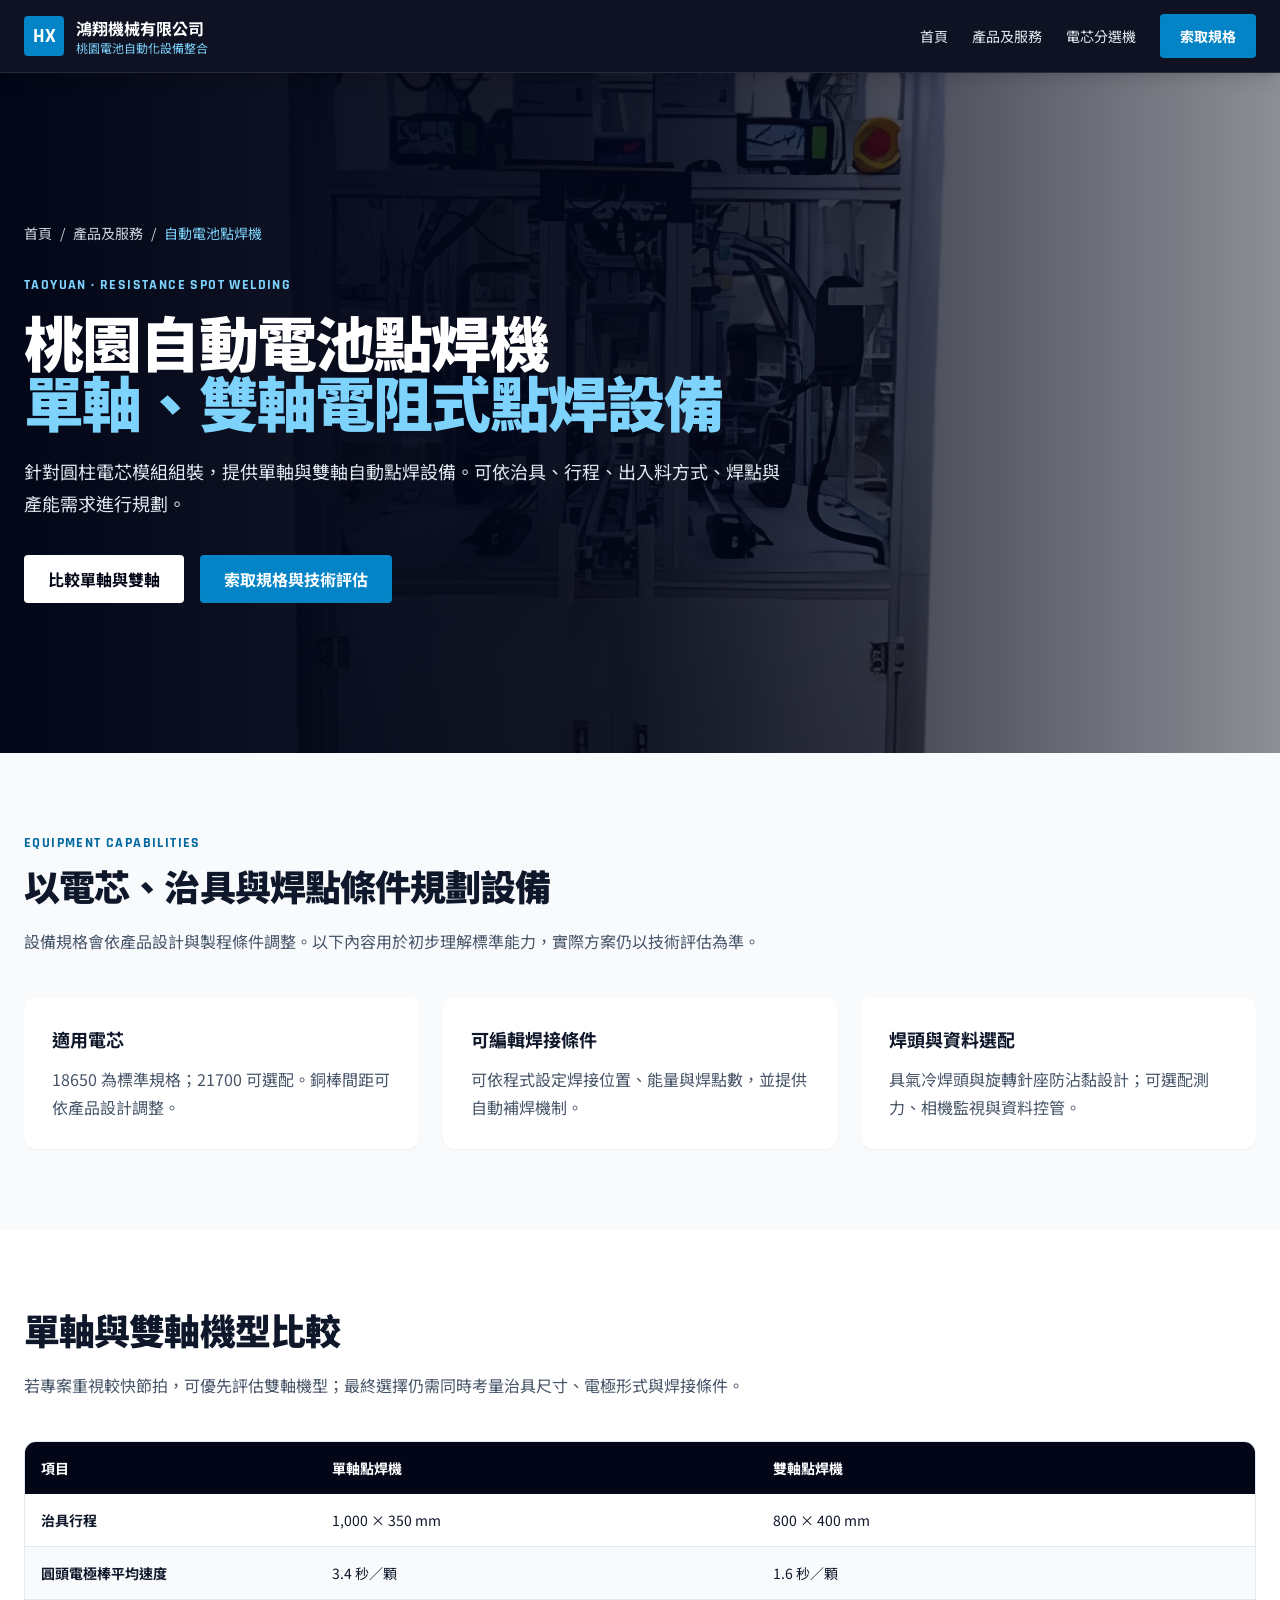
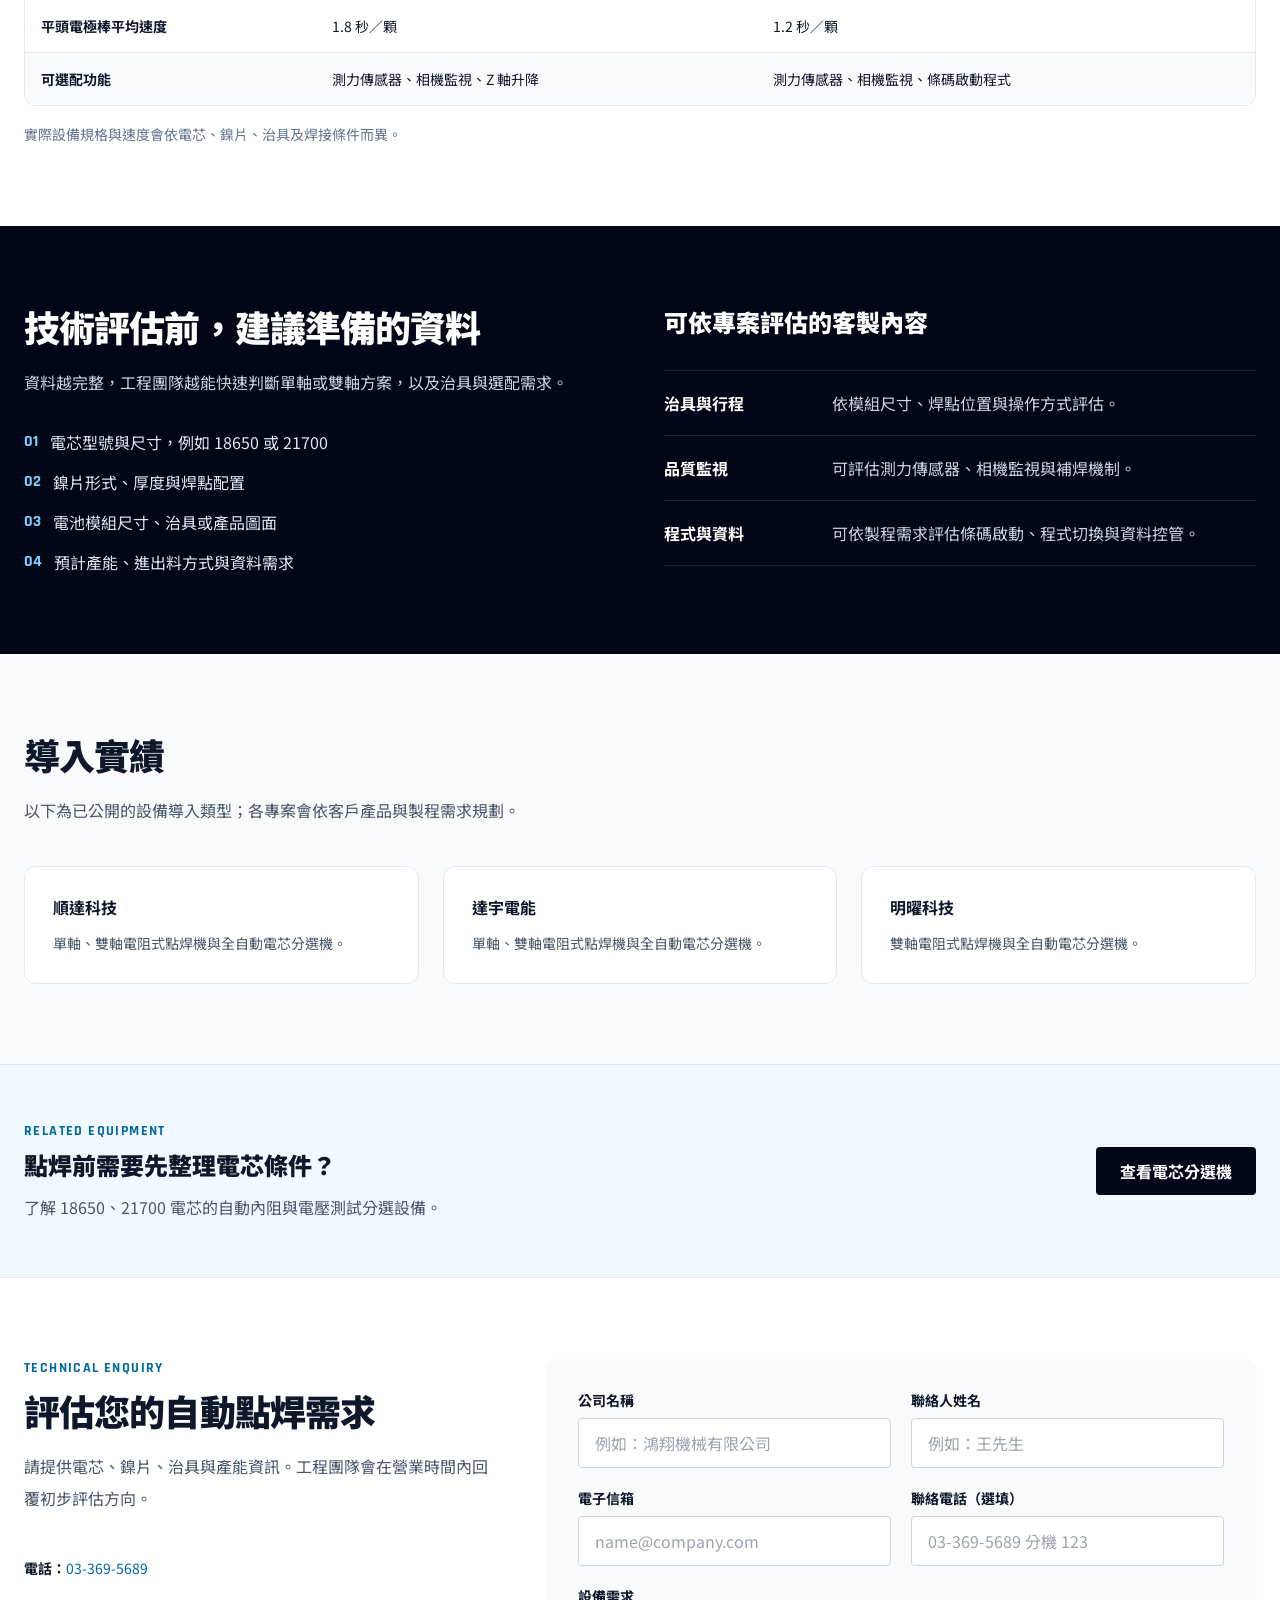
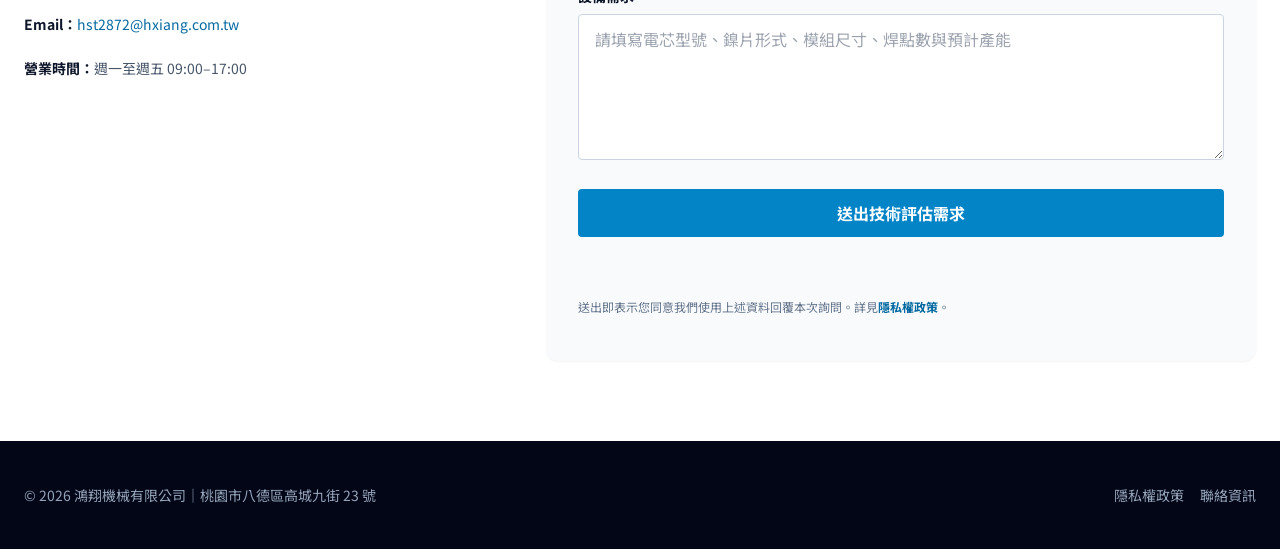
==== automatic-battery-spot-welding-machine.html @ 0c699762 "Improve product pages and enquiry flow" ====
<!DOCTYPE html>
<html lang="zh-Hant" class="scroll-smooth">
<head>
  <meta charset="UTF-8">
  <meta name="viewport" content="width=device-width, initial-scale=1.0">
  <title>桃園自動電池點焊機｜單軸、雙軸電阻式點焊設備｜鴻翔機械</title>
  <meta name="description" content="鴻翔機械提供桃園單軸、雙軸電阻式自動電池點焊機，適用 18650 電芯、21700 可選配；可依治具、行程、焊點與產能需求規劃。">
  <link rel="canonical" href="https://www.hongxiang-taoyuan.com/automatic-battery-spot-welding-machine.html">
  <meta property="og:type" content="website">
  <meta property="og:locale" content="zh_TW">
  <meta property="og:title" content="桃園自動電池點焊機｜鴻翔機械">
  <meta property="og:description" content="單軸、雙軸電阻式自動電池點焊設備，可依電芯、治具、焊點與產能需求規劃。">
  <meta property="og:url" content="https://www.hongxiang-taoyuan.com/automatic-battery-spot-welding-machine.html">
  <meta property="og:image" content="https://www.hongxiang-taoyuan.com/image/automatic-battery-spot-welding-machine.webp">
  <meta name="twitter:card" content="summary_large_image">
  <script type="application/ld+json">
  {
    "@context": "https://schema.org",
    "@graph": [
      {
        "@type": "WebPage",
        "@id": "https://www.hongxiang-taoyuan.com/automatic-battery-spot-welding-machine.html#webpage",
        "url": "https://www.hongxiang-taoyuan.com/automatic-battery-spot-welding-machine.html",
        "name": "桃園自動電池點焊機｜單軸、雙軸電阻式點焊設備",
        "description": "鴻翔機械提供單軸、雙軸電阻式自動電池點焊設備，可依治具、行程、焊點與產能需求規劃。",
        "inLanguage": "zh-Hant",
        "primaryImageOfPage": {
          "@type": "ImageObject",
          "url": "https://www.hongxiang-taoyuan.com/image/automatic-battery-spot-welding-machine.webp",
          "width": 1472,
          "height": 1956
        },
        "about": {
          "@type": "Thing",
          "name": "自動電池點焊機"
        }
      },
      {
        "@type": "BreadcrumbList",
        "itemListElement": [
          {
            "@type": "ListItem",
            "position": 1,
            "name": "首頁",
            "item": "https://www.hongxiang-taoyuan.com/"
          },
          {
            "@type": "ListItem",
            "position": 2,
            "name": "產品及服務",
            "item": "https://www.hongxiang-taoyuan.com/product-&-service.html"
          },
          {
            "@type": "ListItem",
            "position": 3,
            "name": "自動電池點焊機",
            "item": "https://www.hongxiang-taoyuan.com/automatic-battery-spot-welding-machine.html"
          }
        ]
      }
    ]
  }
  </script>
  <link rel="preconnect" href="https://fonts.googleapis.com">
  <link rel="preconnect" href="https://fonts.gstatic.com" crossorigin>
  <link href="https://fonts.googleapis.com/css2?family=Noto+Sans+TC:wght@400;500;700;900&family=Rajdhani:wght@600;700&display=swap" rel="stylesheet">
  <link rel="stylesheet" href="site.css">
</head>
<body class="overflow-x-hidden bg-slate-50 font-sans text-slate-900 antialiased selection:bg-sky-600 selection:text-white">
  <a href="#main-content" class="sr-only focus:not-sr-only focus:fixed focus:left-4 focus:top-4 focus:z-[100] focus:rounded focus:bg-white focus:px-4 focus:py-3 focus:font-bold focus:text-slate-950">
    跳至主要內容
  </a>

  <header class="sticky top-0 z-50 border-b border-white/10 bg-slate-950/95 text-white shadow-lg backdrop-blur">
    <nav class="mx-auto flex max-w-7xl items-center justify-between px-6 py-3" aria-label="主要導覽">
      <a href="/" class="flex min-h-11 items-center gap-3 py-1">
        <span class="grid h-10 w-10 place-items-center rounded bg-sky-600 font-tech text-xl font-bold">HX</span>
        <span>
          <span class="block font-bold">鴻翔機械有限公司</span>
          <span class="block text-xs text-sky-300">桃園電池自動化設備整合</span>
        </span>
      </a>
      <div class="hidden items-center gap-6 text-sm text-slate-200 md:flex">
        <a href="/" class="inline-flex min-h-11 items-center hover:text-white">首頁</a>
        <a href="product-&-service.html" class="inline-flex min-h-11 items-center hover:text-white">產品及服務</a>
        <a href="battery-cell-sorting-machine.html" class="inline-flex min-h-11 items-center hover:text-white">電芯分選機</a>
        <a href="#enquiry" class="inline-flex min-h-11 items-center rounded bg-sky-600 px-5 font-bold text-white hover:bg-sky-500">索取規格</a>
      </div>
      <button type="button" id="mobile-menu-btn" class="flex min-h-11 min-w-11 items-center justify-center rounded text-2xl focus-visible:outline focus-visible:outline-2 focus-visible:outline-offset-2 focus-visible:outline-sky-300 md:hidden" aria-label="開啟選單" aria-expanded="false" aria-controls="mobile-menu">
        <span data-menu-icon aria-hidden="true">☰</span>
      </button>
    </nav>
    <div id="mobile-menu" class="hidden border-t border-white/10 bg-slate-950 md:hidden" aria-hidden="true">
      <a href="/" class="flex min-h-11 items-center px-6 py-3">首頁</a>
      <a href="product-&-service.html" class="flex min-h-11 items-center border-t border-white/10 px-6 py-3">產品及服務</a>
      <a href="battery-cell-sorting-machine.html" class="flex min-h-11 items-center border-t border-white/10 px-6 py-3">電芯分選機</a>
      <a href="#enquiry" class="flex min-h-11 items-center border-t border-white/10 bg-sky-600 px-6 py-3 font-bold">索取規格與技術評估</a>
    </div>
  </header>

  <main id="main-content">
    <section class="relative isolate min-h-[680px] overflow-hidden bg-slate-950 text-white">
      <picture class="absolute inset-0 -z-20 block h-full w-full">
        <source type="image/webp" srcset="image/automatic-battery-spot-welding-machine-720.webp 720w, image/automatic-battery-spot-welding-machine.webp 1472w" sizes="100vw">
        <img src="image/Dual-battery-spotwelder.png" alt="鴻翔雙軸電阻式自動電池點焊設備" width="1472" height="1956" fetchpriority="high" decoding="async" class="h-full w-full object-cover object-center">
      </picture>
      <div class="absolute inset-0 -z-10 bg-gradient-to-r from-slate-950 via-slate-950/90 to-slate-950/45"></div>
      <div class="mx-auto flex min-h-[680px] max-w-7xl flex-col justify-center px-6 py-20">
        <nav aria-label="麵包屑" class="mb-8 text-sm text-slate-300">
          <ol class="flex flex-wrap items-center gap-2">
            <li><a href="/" class="hover:text-white">首頁</a></li>
            <li aria-hidden="true">/</li>
            <li><a href="product-&-service.html" class="hover:text-white">產品及服務</a></li>
            <li aria-hidden="true">/</li>
            <li aria-current="page" class="text-sky-300">自動電池點焊機</li>
          </ol>
        </nav>
        <p class="mb-4 font-tech text-sm font-bold tracking-widest text-sky-300">TAOYUAN · RESISTANCE SPOT WELDING</p>
        <h1 class="max-w-4xl text-4xl font-black leading-tight tracking-[-0.03em] md:text-6xl">桃園自動電池點焊機<br><span class="text-sky-300">單軸、雙軸電阻式點焊設備</span></h1>
        <p class="mt-6 max-w-3xl text-lg leading-8 text-slate-200">針對圓柱電芯模組組裝，提供單軸與雙軸自動點焊設備。可依治具、行程、出入料方式、焊點與產能需求進行規劃。</p>
        <div class="mt-9 flex flex-wrap gap-4">
          <a href="#specifications" class="inline-flex min-h-12 items-center rounded bg-white px-6 py-3 font-bold text-slate-950 hover:bg-slate-100">比較單軸與雙軸</a>
          <a href="#enquiry" class="inline-flex min-h-12 items-center rounded bg-sky-600 px-6 py-3 font-bold text-white hover:bg-sky-500">索取規格與技術評估</a>
        </div>
      </div>
    </section>

    <section class="mx-auto max-w-7xl px-6 py-20">
      <div class="max-w-3xl">
        <p class="font-tech text-sm font-bold tracking-widest text-sky-700">EQUIPMENT CAPABILITIES</p>
        <h2 class="mt-3 text-3xl font-black tracking-tight md:text-4xl">以電芯、治具與焊點條件規劃設備</h2>
        <p class="mt-5 leading-8 text-slate-600">設備規格會依產品設計與製程條件調整。以下內容用於初步理解標準能力，實際方案仍以技術評估為準。</p>
      </div>
      <div class="mt-10 grid gap-6 md:grid-cols-3">
        <article class="rounded-xl bg-white p-7 shadow-sm">
          <h3 class="text-lg font-bold">適用電芯</h3>
          <p class="mt-3 leading-7 text-slate-600">18650 為標準規格；21700 可選配。銅棒間距可依產品設計調整。</p>
        </article>
        <article class="rounded-xl bg-white p-7 shadow-sm">
          <h3 class="text-lg font-bold">可編輯焊接條件</h3>
          <p class="mt-3 leading-7 text-slate-600">可依程式設定焊接位置、能量與焊點數，並提供自動補焊機制。</p>
        </article>
        <article class="rounded-xl bg-white p-7 shadow-sm">
          <h3 class="text-lg font-bold">焊頭與資料選配</h3>
          <p class="mt-3 leading-7 text-slate-600">具氣冷焊頭與旋轉針座防沾黏設計；可選配測力、相機監視與資料控管。</p>
        </article>
      </div>
    </section>

    <section id="specifications" class="bg-white">
      <div class="mx-auto max-w-7xl px-6 py-20">
        <div class="max-w-3xl">
          <h2 class="text-3xl font-black tracking-tight md:text-4xl">單軸與雙軸機型比較</h2>
          <p class="mt-5 leading-8 text-slate-600">若專案重視較快節拍，可優先評估雙軸機型；最終選擇仍需同時考量治具尺寸、電極形式與焊接條件。</p>
        </div>
        <div class="mt-10 overflow-x-auto rounded-xl border border-slate-200">
          <table class="min-w-[720px] w-full text-left text-sm">
            <caption class="sr-only">單軸與雙軸自動電池點焊機規格比較</caption>
            <thead class="bg-slate-950 text-white">
              <tr>
                <th scope="col" class="p-4">項目</th>
                <th scope="col" class="p-4">單軸點焊機</th>
                <th scope="col" class="p-4">雙軸點焊機</th>
              </tr>
            </thead>
            <tbody class="divide-y divide-slate-200">
              <tr><th scope="row" class="p-4 font-bold">治具行程</th><td class="p-4">1,000 × 350 mm</td><td class="p-4">800 × 400 mm</td></tr>
              <tr class="bg-slate-50"><th scope="row" class="p-4 font-bold">圓頭電極棒平均速度</th><td class="p-4">3.4 秒／顆</td><td class="p-4">1.6 秒／顆</td></tr>
              <tr><th scope="row" class="p-4 font-bold">平頭電極棒平均速度</th><td class="p-4">1.8 秒／顆</td><td class="p-4">1.2 秒／顆</td></tr>
              <tr class="bg-slate-50"><th scope="row" class="p-4 font-bold">可選配功能</th><td class="p-4">測力傳感器、相機監視、Z 軸升降</td><td class="p-4">測力傳感器、相機監視、條碼啟動程式</td></tr>
            </tbody>
          </table>
        </div>
        <p class="mt-4 text-sm leading-6 text-slate-500">實際設備規格與速度會依電芯、鎳片、治具及焊接條件而異。</p>
      </div>
    </section>

    <section class="bg-slate-950 text-white">
      <div class="mx-auto grid max-w-7xl gap-12 px-6 py-20 lg:grid-cols-2">
        <div>
          <h2 class="text-3xl font-black tracking-tight md:text-4xl">技術評估前，建議準備的資料</h2>
          <p class="mt-5 max-w-2xl leading-8 text-slate-300">資料越完整，工程團隊越能快速判斷單軸或雙軸方案，以及治具與選配需求。</p>
          <ul class="mt-8 space-y-4 text-slate-200">
            <li class="flex gap-3"><span class="font-tech font-bold text-sky-300">01</span><span>電芯型號與尺寸，例如 18650 或 21700</span></li>
            <li class="flex gap-3"><span class="font-tech font-bold text-sky-300">02</span><span>鎳片形式、厚度與焊點配置</span></li>
            <li class="flex gap-3"><span class="font-tech font-bold text-sky-300">03</span><span>電池模組尺寸、治具或產品圖面</span></li>
            <li class="flex gap-3"><span class="font-tech font-bold text-sky-300">04</span><span>預計產能、進出料方式與資料需求</span></li>
          </ul>
        </div>
        <div>
          <h2 class="text-2xl font-black">可依專案評估的客製內容</h2>
          <dl class="mt-8 divide-y divide-white/10 border-y border-white/10">
            <div class="grid gap-2 py-5 sm:grid-cols-[160px_1fr]"><dt class="font-bold text-white">治具與行程</dt><dd class="text-slate-300">依模組尺寸、焊點位置與操作方式評估。</dd></div>
            <div class="grid gap-2 py-5 sm:grid-cols-[160px_1fr]"><dt class="font-bold text-white">品質監視</dt><dd class="text-slate-300">可評估測力傳感器、相機監視與補焊機制。</dd></div>
            <div class="grid gap-2 py-5 sm:grid-cols-[160px_1fr]"><dt class="font-bold text-white">程式與資料</dt><dd class="text-slate-300">可依製程需求評估條碼啟動、程式切換與資料控管。</dd></div>
          </dl>
        </div>
      </div>
    </section>

    <section class="mx-auto max-w-7xl px-6 py-20">
      <div class="max-w-3xl">
        <h2 class="text-3xl font-black tracking-tight md:text-4xl">導入實績</h2>
        <p class="mt-5 leading-8 text-slate-600">以下為已公開的設備導入類型；各專案會依客戶產品與製程需求規劃。</p>
      </div>
      <div class="mt-10 grid gap-6 md:grid-cols-3">
        <article class="rounded-xl border border-slate-200 bg-white p-7"><h3 class="font-bold">順達科技</h3><p class="mt-3 text-sm leading-6 text-slate-600">單軸、雙軸電阻式點焊機與全自動電芯分選機。</p></article>
        <article class="rounded-xl border border-slate-200 bg-white p-7"><h3 class="font-bold">達宇電能</h3><p class="mt-3 text-sm leading-6 text-slate-600">單軸、雙軸電阻式點焊機與全自動電芯分選機。</p></article>
        <article class="rounded-xl border border-slate-200 bg-white p-7"><h3 class="font-bold">明曜科技</h3><p class="mt-3 text-sm leading-6 text-slate-600">雙軸電阻式點焊機與全自動電芯分選機。</p></article>
      </div>
    </section>

    <section class="border-y border-slate-200 bg-sky-50">
      <div class="mx-auto flex max-w-7xl flex-col justify-between gap-8 px-6 py-14 md:flex-row md:items-center">
        <div>
          <p class="font-tech text-sm font-bold tracking-widest text-sky-700">RELATED EQUIPMENT</p>
          <h2 class="mt-2 text-2xl font-black">點焊前需要先整理電芯條件？</h2>
          <p class="mt-3 max-w-2xl leading-7 text-slate-600">了解 18650、21700 電芯的自動內阻與電壓測試分選設備。</p>
        </div>
        <a href="battery-cell-sorting-machine.html" class="inline-flex min-h-12 shrink-0 items-center justify-center rounded bg-slate-950 px-6 py-3 font-bold text-white hover:bg-slate-800">查看電芯分選機</a>
      </div>
    </section>

    <section id="enquiry" class="bg-white">
      <div class="mx-auto grid max-w-7xl gap-12 px-6 py-20 lg:grid-cols-[0.8fr_1.2fr]">
        <div>
          <p class="font-tech text-sm font-bold tracking-widest text-sky-700">TECHNICAL ENQUIRY</p>
          <h2 class="mt-3 text-3xl font-black tracking-tight md:text-4xl">評估您的自動點焊需求</h2>
          <p class="mt-5 leading-8 text-slate-600">請提供電芯、鎳片、治具與產能資訊。工程團隊會在營業時間內回覆初步評估方向。</p>
          <div class="mt-8 space-y-3 text-sm text-slate-600">
            <p><strong class="text-slate-900">電話：</strong><a href="tel:+88633695689" class="inline-flex min-h-11 items-center text-sky-700 hover:underline">03-369-5689</a></p>
            <p><strong class="text-slate-900">Email：</strong><a href="mailto:hst2872@hxiang.com.tw" class="inline-flex min-h-11 items-center break-all text-sky-700 hover:underline">hst2872@hxiang.com.tw</a></p>
            <p><strong class="text-slate-900">營業時間：</strong>週一至週五 09:00–17:00</p>
          </div>
        </div>

        <form data-product-enquiry-form action="https://script.google.com/macros/s/AKfycbx--816oY6G-QqbMACrQi5_2_ZhmQ67eXzD4BOAw3LhD-xdjPnwlFdD_ZdclkRMyLfLZQ/exec" method="post" target="product-enquiry-response" class="rounded-xl bg-slate-50 p-6 shadow-sm md:p-8">
          <input type="hidden" name="source" value="自動電池點焊機產品頁">
          <input type="hidden" name="inquiryType" value="索取自動電池點焊機規格">
          <div class="absolute -left-[10000px] opacity-0" aria-hidden="true">
            <label for="website">請勿填寫此欄位</label>
            <input id="website" name="website" type="text" tabindex="-1" autocomplete="off">
          </div>
          <div class="grid gap-5 md:grid-cols-2">
            <div>
              <label for="company" class="mb-2 block text-sm font-bold">公司名稱</label>
              <input id="company" name="company" type="text" autocomplete="organization" maxlength="100" required class="w-full rounded border border-slate-300 bg-white px-4 py-3 text-base focus:border-sky-600 focus:outline-none focus:ring-2 focus:ring-sky-200" placeholder="例如：鴻翔機械有限公司">
            </div>
            <div>
              <label for="contact-name" class="mb-2 block text-sm font-bold">聯絡人姓名</label>
              <input id="contact-name" name="contactName" type="text" autocomplete="name" maxlength="60" required class="w-full rounded border border-slate-300 bg-white px-4 py-3 text-base focus:border-sky-600 focus:outline-none focus:ring-2 focus:ring-sky-200" placeholder="例如：王先生">
            </div>
            <div>
              <label for="email" class="mb-2 block text-sm font-bold">電子信箱</label>
              <input id="email" name="email" type="email" autocomplete="email" inputmode="email" maxlength="120" required class="w-full rounded border border-slate-300 bg-white px-4 py-3 text-base focus:border-sky-600 focus:outline-none focus:ring-2 focus:ring-sky-200" placeholder="name@company.com">
            </div>
            <div>
              <label for="phone" class="mb-2 block text-sm font-bold">聯絡電話（選填）</label>
              <input id="phone" name="phone" type="tel" autocomplete="tel" inputmode="tel" maxlength="30" class="w-full rounded border border-slate-300 bg-white px-4 py-3 text-base focus:border-sky-600 focus:outline-none focus:ring-2 focus:ring-sky-200" placeholder="03-369-5689 分機 123">
            </div>
          </div>
          <div class="mt-5">
            <label for="message" class="mb-2 block text-sm font-bold">設備需求</label>
            <textarea id="message" name="message" rows="5" maxlength="2000" required class="w-full resize-y rounded border border-slate-300 bg-white px-4 py-3 text-base focus:border-sky-600 focus:outline-none focus:ring-2 focus:ring-sky-200" placeholder="請填寫電芯型號、鎳片形式、模組尺寸、焊點數與預計產能"></textarea>
          </div>
          <button type="submit" class="mt-6 inline-flex min-h-12 w-full items-center justify-center rounded bg-sky-600 px-6 py-3 font-bold text-white hover:bg-sky-500 disabled:cursor-wait disabled:opacity-70">
            <span data-submit-label>送出技術評估需求</span>
          </button>
          <p id="product-enquiry-status" class="mt-4 min-h-6 text-sm leading-6 text-slate-600" role="status" aria-live="polite"></p>
          <p class="mt-2 text-xs leading-6 text-slate-500">送出即表示您同意我們使用上述資料回覆本次詢問。詳見<a href="privacy-policy.html" class="inline-flex min-h-11 items-center font-bold text-sky-700 hover:underline">隱私權政策</a>。</p>
        </form>
        <iframe id="product-enquiry-response" name="product-enquiry-response" title="表單送出結果" class="hidden" tabindex="-1"></iframe>
      </div>
    </section>
  </main>

  <footer class="bg-slate-950 text-slate-400">
    <div class="mx-auto flex max-w-7xl flex-col justify-between gap-4 px-6 py-8 text-sm md:flex-row md:items-center">
      <p>© 2026 鴻翔機械有限公司｜桃園市八德區高城九街 23 號</p>
      <div class="flex flex-wrap gap-4">
        <a href="privacy-policy.html" class="inline-flex min-h-11 items-center hover:text-white">隱私權政策</a>
        <a href="contact.html" class="inline-flex min-h-11 items-center hover:text-white">聯絡資訊</a>
      </div>
    </div>
  </footer>

  <script src="product-page.js" defer></script>
</body>
</html>
---- site.css ----
*,:after,:before{--tw-border-spacing-x:0;--tw-border-spacing-y:0;--tw-translate-x:0;--tw-translate-y:0;--tw-rotate:0;--tw-skew-x:0;--tw-skew-y:0;--tw-scale-x:1;--tw-scale-y:1;--tw-pan-x: ;--tw-pan-y: ;--tw-pinch-zoom: ;--tw-scroll-snap-strictness:proximity;--tw-gradient-from-position: ;--tw-gradient-via-position: ;--tw-gradient-to-position: ;--tw-ordinal: ;--tw-slashed-zero: ;--tw-numeric-figure: ;--tw-numeric-spacing: ;--tw-numeric-fraction: ;--tw-ring-inset: ;--tw-ring-offset-width:0px;--tw-ring-offset-color:#fff;--tw-ring-color:rgba(59,130,246,.5);--tw-ring-offset-shadow:0 0 #0000;--tw-ring-shadow:0 0 #0000;--tw-shadow:0 0 #0000;--tw-shadow-colored:0 0 #0000;--tw-blur: ;--tw-brightness: ;--tw-contrast: ;--tw-grayscale: ;--tw-hue-rotate: ;--tw-invert: ;--tw-saturate: ;--tw-sepia: ;--tw-drop-shadow: ;--tw-backdrop-blur: ;--tw-backdrop-brightness: ;--tw-backdrop-contrast: ;--tw-backdrop-grayscale: ;--tw-backdrop-hue-rotate: ;--tw-backdrop-invert: ;--tw-backdrop-opacity: ;--tw-backdrop-saturate: ;--tw-backdrop-sepia: ;--tw-contain-size: ;--tw-contain-layout: ;--tw-contain-paint: ;--tw-contain-style: }::backdrop{--tw-border-spacing-x:0;--tw-border-spacing-y:0;--tw-translate-x:0;--tw-translate-y:0;--tw-rotate:0;--tw-skew-x:0;--tw-skew-y:0;--tw-scale-x:1;--tw-scale-y:1;--tw-pan-x: ;--tw-pan-y: ;--tw-pinch-zoom: ;--tw-scroll-snap-strictness:proximity;--tw-gradient-from-position: ;--tw-gradient-via-position: ;--tw-gradient-to-position: ;--tw-ordinal: ;--tw-slashed-zero: ;--tw-numeric-figure: ;--tw-numeric-spacing: ;--tw-numeric-fraction: ;--tw-ring-inset: ;--tw-ring-offset-width:0px;--tw-ring-offset-color:#fff;--tw-ring-color:rgba(59,130,246,.5);--tw-ring-offset-shadow:0 0 #0000;--tw-ring-shadow:0 0 #0000;--tw-shadow:0 0 #0000;--tw-shadow-colored:0 0 #0000;--tw-blur: ;--tw-brightness: ;--tw-contrast: ;--tw-grayscale: ;--tw-hue-rotate: ;--tw-invert: ;--tw-saturate: ;--tw-sepia: ;--tw-drop-shadow: ;--tw-backdrop-blur: ;--tw-backdrop-brightness: ;--tw-backdrop-contrast: ;--tw-backdrop-grayscale: ;--tw-backdrop-hue-rotate: ;--tw-backdrop-invert: ;--tw-backdrop-opacity: ;--tw-backdrop-saturate: ;--tw-backdrop-sepia: ;--tw-contain-size: ;--tw-contain-layout: ;--tw-contain-paint: ;--tw-contain-style: }/*! tailwindcss v3.4.17 | MIT License | https://tailwindcss.com*/*,:after,:before{box-sizing:border-box;border:0 solid #e5e7eb}:after,:before{--tw-content:""}:host,html{line-height:1.5;-webkit-text-size-adjust:100%;-moz-tab-size:4;-o-tab-size:4;tab-size:4;font-family:Noto Sans TC,sans-serif;font-feature-settings:normal;font-variation-settings:normal;-webkit-tap-highlight-color:transparent}body{margin:0;line-height:inherit}hr{height:0;color:inherit;border-top-width:1px}abbr:where([title]){-webkit-text-decoration:underline dotted;text-decoration:underline dotted}h1,h2,h3,h4,h5,h6{font-size:inherit;font-weight:inherit}a{color:inherit;text-decoration:inherit}b,strong{font-weight:bolder}code,kbd,pre,samp{font-family:ui-monospace,SFMono-Regular,Menlo,Monaco,Consolas,Liberation Mono,Courier New,monospace;font-feature-settings:normal;font-variation-settings:normal;font-size:1em}small{font-size:80%}sub,sup{font-size:75%;line-height:0;position:relative;vertical-align:baseline}sub{bottom:-.25em}sup{top:-.5em}table{text-indent:0;border-color:inherit;border-collapse:collapse}button,input,optgroup,select,textarea{font-family:inherit;font-feature-settings:inherit;font-variation-settings:inherit;font-size:100%;font-weight:inherit;line-height:inherit;letter-spacing:inherit;color:inherit;margin:0;padding:0}button,select{text-transform:none}button,input:where([type=button]),input:where([type=reset]),input:where([type=submit]){-webkit-appearance:button;background-color:transparent;background-image:none}:-moz-focusring{outline:auto}:-moz-ui-invalid{box-shadow:none}progress{vertical-align:baseline}::-webkit-inner-spin-button,::-webkit-outer-spin-button{height:auto}[type=search]{-webkit-appearance:textfield;outline-offset:-2px}::-webkit-search-decoration{-webkit-appearance:none}::-webkit-file-upload-button{-webkit-appearance:button;font:inherit}summary{display:list-item}blockquote,dd,dl,figure,h1,h2,h3,h4,h5,h6,hr,p,pre{margin:0}fieldset{margin:0}fieldset,legend{padding:0}menu,ol,ul{list-style:none;margin:0;padding:0}dialog{padding:0}textarea{resize:vertical}input::-moz-placeholder,textarea::-moz-placeholder{opacity:1;color:#9ca3af}input::placeholder,textarea::placeholder{opacity:1;color:#9ca3af}[role=button],button{cursor:pointer}:disabled{cursor:default}audio,canvas,embed,iframe,img,object,svg,video{display:block;vertical-align:middle}img,video{max-width:100%;height:auto}[hidden]:where(:not([hidden=until-found])){display:none}.\!container{width:100%!important}.container{width:100%}@media (min-width:640px){.\!container{max-width:640px!important}.container{max-width:640px}}@media (min-width:768px){.\!container{max-width:768px!important}.container{max-width:768px}}@media (min-width:1024px){.\!container{max-width:1024px!important}.container{max-width:1024px}}@media (min-width:1280px){.\!container{max-width:1280px!important}.container{max-width:1280px}}@media (min-width:1536px){.\!container{max-width:1536px!important}.container{max-width:1536px}}.sr-only{position:absolute;width:1px;height:1px;padding:0;margin:-1px;overflow:hidden;clip:rect(0,0,0,0);white-space:nowrap;border-width:0}.pointer-events-none{pointer-events:none}.fixed{position:fixed}.absolute{position:absolute}.relative{position:relative}.sticky{position:sticky}.inset-0{inset:0}.-left-\[10000px\]{left:-10000px}.left-0{left:0}.right-4{right:1rem}.top-0{top:0}.top-4{top:1rem}.top-full{top:100%}.isolate{isolation:isolate}.-z-10{z-index:-10}.-z-20{z-index:-20}.z-10{z-index:10}.z-20{z-index:20}.z-40{z-index:40}.z-50{z-index:50}.mx-auto{margin-left:auto;margin-right:auto}.mb-1{margin-bottom:.25rem}.mb-10{margin-bottom:2.5rem}.mb-16{margin-bottom:4rem}.mb-2{margin-bottom:.5rem}.mb-3{margin-bottom:.75rem}.mb-4{margin-bottom:1rem}.mb-6{margin-bottom:1.5rem}.mb-8{margin-bottom:2rem}.mt-1{margin-top:.25rem}.mt-10{margin-top:2.5rem}.mt-16{margin-top:4rem}.mt-2{margin-top:.5rem}.mt-3{margin-top:.75rem}.mt-4{margin-top:1rem}.mt-5{margin-top:1.25rem}.mt-6{margin-top:1.5rem}.mt-8{margin-top:2rem}.mt-9{margin-top:2.25rem}.mt-auto{margin-top:auto}.line-clamp-3{overflow:hidden;display:-webkit-box;-webkit-box-orient:vertical;-webkit-line-clamp:3}.block{display:block}.inline-block{display:inline-block}.flex{display:flex}.inline-flex{display:inline-flex}.table{display:table}.grid{display:grid}.hidden{display:none}.h-10{height:2.5rem}.h-60{height:15rem}.h-80{height:20rem}.h-full{height:100%}.min-h-11{min-height:2.75rem}.min-h-12{min-height:3rem}.min-h-6{min-height:1.5rem}.min-h-\[680px\]{min-height:680px}.min-h-screen{min-height:100vh}.w-10{width:2.5rem}.w-full{width:100%}.min-w-11{min-width:2.75rem}.min-w-\[720px\]{min-width:720px}.max-w-2xl{max-width:42rem}.max-w-3xl{max-width:48rem}.max-w-4xl{max-width:56rem}.max-w-5xl{max-width:64rem}.max-w-7xl{max-width:80rem}.shrink-0{flex-shrink:0}.transform{transform:translate(var(--tw-translate-x),var(--tw-translate-y)) rotate(var(--tw-rotate)) skewX(var(--tw-skew-x)) skewY(var(--tw-skew-y)) scaleX(var(--tw-scale-x)) scaleY(var(--tw-scale-y))}.cursor-wait{cursor:wait}.resize-none{resize:none}.resize-y{resize:vertical}.resize{resize:both}.grid-cols-1{grid-template-columns:repeat(1,minmax(0,1fr))}.flex-col{flex-direction:column}.flex-wrap{flex-wrap:wrap}.place-items-center{place-items:center}.items-start{align-items:flex-start}.items-center{align-items:center}.justify-center{justify-content:center}.justify-between{justify-content:space-between}.gap-12{gap:3rem}.gap-2{gap:.5rem}.gap-3{gap:.75rem}.gap-4{gap:1rem}.gap-5{gap:1.25rem}.gap-6{gap:1.5rem}.gap-8{gap:2rem}.space-y-10>:not([hidden])~:not([hidden]){--tw-space-y-reverse:0;margin-top:calc(2.5rem*(1 - var(--tw-space-y-reverse)));margin-bottom:calc(2.5rem*var(--tw-space-y-reverse))}.space-y-2>:not([hidden])~:not([hidden]){--tw-space-y-reverse:0;margin-top:calc(.5rem*(1 - var(--tw-space-y-reverse)));margin-bottom:calc(.5rem*var(--tw-space-y-reverse))}.space-y-3>:not([hidden])~:not([hidden]){--tw-space-y-reverse:0;margin-top:calc(.75rem*(1 - var(--tw-space-y-reverse)));margin-bottom:calc(.75rem*var(--tw-space-y-reverse))}.space-y-4>:not([hidden])~:not([hidden]){--tw-space-y-reverse:0;margin-top:calc(1rem*(1 - var(--tw-space-y-reverse)));margin-bottom:calc(1rem*var(--tw-space-y-reverse))}.space-y-6>:not([hidden])~:not([hidden]){--tw-space-y-reverse:0;margin-top:calc(1.5rem*(1 - var(--tw-space-y-reverse)));margin-bottom:calc(1.5rem*var(--tw-space-y-reverse))}.divide-y>:not([hidden])~:not([hidden]){--tw-divide-y-reverse:0;border-top-width:calc(1px*(1 - var(--tw-divide-y-reverse)));border-bottom-width:calc(1px*var(--tw-divide-y-reverse))}.divide-slate-200>:not([hidden])~:not([hidden]){--tw-divide-opacity:1;border-color:rgb(226 232 240/var(--tw-divide-opacity,1))}.divide-white\/10>:not([hidden])~:not([hidden]){border-color:hsla(0,0%,100%,.1)}.overflow-hidden{overflow:hidden}.overflow-x-auto{overflow-x:auto}.overflow-x-hidden{overflow-x:hidden}.scroll-smooth{scroll-behavior:smooth}.break-all{word-break:break-all}.rounded{border-radius:.25rem}.rounded-lg{border-radius:.5rem}.rounded-xl{border-radius:.75rem}.border{border-width:1px}.border-y{border-top-width:1px}.border-b,.border-y{border-bottom-width:1px}.border-b-2{border-bottom-width:2px}.border-t{border-top-width:1px}.border-gray-100{--tw-border-opacity:1;border-color:rgb(243 244 246/var(--tw-border-opacity,1))}.border-gray-200{--tw-border-opacity:1;border-color:rgb(229 231 235/var(--tw-border-opacity,1))}.border-industrial-accent{--tw-border-opacity:1;border-color:rgb(2 132 199/var(--tw-border-opacity,1))}.border-slate-200{--tw-border-opacity:1;border-color:rgb(226 232 240/var(--tw-border-opacity,1))}.border-slate-300{--tw-border-opacity:1;border-color:rgb(203 213 225/var(--tw-border-opacity,1))}.border-transparent{border-color:transparent}.border-white\/10{border-color:hsla(0,0%,100%,.1)}.border-white\/20{border-color:hsla(0,0%,100%,.2)}.border-white\/30{border-color:hsla(0,0%,100%,.3)}.border-white\/5{border-color:hsla(0,0%,100%,.05)}.bg-gray-50{--tw-bg-opacity:1;background-color:rgb(249 250 251/var(--tw-bg-opacity,1))}.bg-industrial-900{--tw-bg-opacity:1;background-color:rgb(15 23 42/var(--tw-bg-opacity,1))}.bg-industrial-900\/40{background-color:rgba(15,23,42,.4)}.bg-industrial-900\/75{background-color:rgba(15,23,42,.75)}.bg-industrial-900\/90{background-color:rgba(15,23,42,.9)}.bg-industrial-900\/95{background-color:rgba(15,23,42,.95)}.bg-industrial-accent{--tw-bg-opacity:1;background-color:rgb(2 132 199/var(--tw-bg-opacity,1))}.bg-industrial-light{--tw-bg-opacity:1;background-color:rgb(248 250 252/var(--tw-bg-opacity,1))}.bg-sky-50{--tw-bg-opacity:1;background-color:rgb(240 249 255/var(--tw-bg-opacity,1))}.bg-sky-600{--tw-bg-opacity:1;background-color:rgb(2 132 199/var(--tw-bg-opacity,1))}.bg-slate-100{--tw-bg-opacity:1;background-color:rgb(241 245 249/var(--tw-bg-opacity,1))}.bg-slate-50{--tw-bg-opacity:1;background-color:rgb(248 250 252/var(--tw-bg-opacity,1))}.bg-slate-950{--tw-bg-opacity:1;background-color:rgb(2 6 23/var(--tw-bg-opacity,1))}.bg-slate-950\/95{background-color:rgba(2,6,23,.95)}.bg-white{--tw-bg-opacity:1;background-color:rgb(255 255 255/var(--tw-bg-opacity,1))}.bg-white\/5{background-color:hsla(0,0%,100%,.05)}.bg-\[url\(\'https\:\/\/images\.unsplash\.com\/photo-1581091226825-a6a2a5aee158\?q\=80\&w\=2070\&auto\=format\&fit\=crop\'\)\]{background-image:url(https://images.unsplash.com/photo-1581091226825-a6a2a5aee158?q=80&w=2070&auto=format&fit=crop)}.bg-\[url\(\'image\/solar_factor\.jpg\'\)\]{background-image:url(image/solar_factor.jpg)}.bg-gradient-to-r{background-image:linear-gradient(to right,var(--tw-gradient-stops))}.from-slate-950{--tw-gradient-from:#020617 var(--tw-gradient-from-position);--tw-gradient-to:rgba(2,6,23,0) var(--tw-gradient-to-position);--tw-gradient-stops:var(--tw-gradient-from),var(--tw-gradient-to)}.via-slate-950\/90{--tw-gradient-to:rgba(2,6,23,0) var(--tw-gradient-to-position);--tw-gradient-stops:var(--tw-gradient-from),rgba(2,6,23,.9) var(--tw-gradient-via-position),var(--tw-gradient-to)}.to-slate-950\/45{--tw-gradient-to:rgba(2,6,23,.45) var(--tw-gradient-to-position)}.bg-cover{background-size:cover}.bg-center{background-position:50%}.object-cover{-o-object-fit:cover;object-fit:cover}.object-center{-o-object-position:center;object-position:center}.p-10{padding:2.5rem}.p-4{padding:1rem}.p-5{padding:1.25rem}.p-6{padding:1.5rem}.p-7{padding:1.75rem}.px-1{padding-left:.25rem;padding-right:.25rem}.px-2{padding-left:.5rem;padding-right:.5rem}.px-4{padding-left:1rem;padding-right:1rem}.px-5{padding-left:1.25rem;padding-right:1.25rem}.px-6{padding-left:1.5rem;padding-right:1.5rem}.px-8{padding-left:2rem;padding-right:2rem}.py-1{padding-top:.25rem;padding-bottom:.25rem}.py-14{padding-top:3.5rem;padding-bottom:3.5rem}.py-2{padding-top:.5rem;padding-bottom:.5rem}.py-20{padding-top:5rem;padding-bottom:5rem}.py-24{padding-top:6rem;padding-bottom:6rem}.py-3{padding-top:.75rem;padding-bottom:.75rem}.py-4{padding-top:1rem;padding-bottom:1rem}.py-5{padding-top:1.25rem;padding-bottom:1.25rem}.py-7{padding-top:1.75rem;padding-bottom:1.75rem}.py-8{padding-top:2rem;padding-bottom:2rem}.pb-2{padding-bottom:.5rem}.pb-4{padding-bottom:1rem}.pt-20{padding-top:5rem}.pt-24{padding-top:6rem}.pt-4{padding-top:1rem}.pt-6{padding-top:1.5rem}.text-left{text-align:left}.text-center{text-align:center}.font-sans{font-family:Noto Sans TC,sans-serif}.font-tech{font-family:Rajdhani,Noto Sans TC,sans-serif}.text-2xl{font-size:1.5rem;line-height:2rem}.text-3xl{font-size:1.875rem;line-height:2.25rem}.text-4xl{font-size:2.25rem;line-height:2.5rem}.text-base{font-size:1rem;line-height:1.5rem}.text-lg{font-size:1.125rem;line-height:1.75rem}.text-sm{font-size:.875rem;line-height:1.25rem}.text-xl{font-size:1.25rem;line-height:1.75rem}.text-xs{font-size:.75rem;line-height:1rem}.font-black{font-weight:900}.font-bold{font-weight:700}.font-medium{font-weight:500}.font-normal{font-weight:400}.uppercase{text-transform:uppercase}.not-italic{font-style:normal}.leading-6{line-height:1.5rem}.leading-7{line-height:1.75rem}.leading-8{line-height:2rem}.leading-relaxed{line-height:1.625}.leading-tight{line-height:1.25}.tracking-\[-0\.03em\]{letter-spacing:-.03em}.tracking-tight{letter-spacing:-.025em}.tracking-wider{letter-spacing:.05em}.tracking-widest{letter-spacing:.1em}.text-\[\#38bdf8\]{--tw-text-opacity:1;color:rgb(56 189 248/var(--tw-text-opacity,1))}.text-gray-300{--tw-text-opacity:1;color:rgb(209 213 219/var(--tw-text-opacity,1))}.text-gray-400{--tw-text-opacity:1;color:rgb(156 163 175/var(--tw-text-opacity,1))}.text-gray-500{--tw-text-opacity:1;color:rgb(107 114 128/var(--tw-text-opacity,1))}.text-gray-600{--tw-text-opacity:1;color:rgb(75 85 99/var(--tw-text-opacity,1))}.text-gray-700{--tw-text-opacity:1;color:rgb(55 65 81/var(--tw-text-opacity,1))}.text-industrial-900{--tw-text-opacity:1;color:rgb(15 23 42/var(--tw-text-opacity,1))}.text-industrial-accent{--tw-text-opacity:1;color:rgb(2 132 199/var(--tw-text-opacity,1))}.text-sky-300{--tw-text-opacity:1;color:rgb(125 211 252/var(--tw-text-opacity,1))}.text-sky-700{--tw-text-opacity:1;color:rgb(3 105 161/var(--tw-text-opacity,1))}.text-slate-200{--tw-text-opacity:1;color:rgb(226 232 240/var(--tw-text-opacity,1))}.text-slate-300{--tw-text-opacity:1;color:rgb(203 213 225/var(--tw-text-opacity,1))}.text-slate-400{--tw-text-opacity:1;color:rgb(148 163 184/var(--tw-text-opacity,1))}.text-slate-500{--tw-text-opacity:1;color:rgb(100 116 139/var(--tw-text-opacity,1))}.text-slate-600{--tw-text-opacity:1;color:rgb(71 85 105/var(--tw-text-opacity,1))}.text-slate-700{--tw-text-opacity:1;color:rgb(51 65 85/var(--tw-text-opacity,1))}.text-slate-900{--tw-text-opacity:1;color:rgb(15 23 42/var(--tw-text-opacity,1))}.text-slate-950{--tw-text-opacity:1;color:rgb(2 6 23/var(--tw-text-opacity,1))}.text-white{--tw-text-opacity:1;color:rgb(255 255 255/var(--tw-text-opacity,1))}.underline-offset-4{text-underline-offset:4px}.antialiased{-webkit-font-smoothing:antialiased;-moz-osx-font-smoothing:grayscale}.opacity-0{opacity:0}.opacity-10{opacity:.1}.opacity-20{opacity:.2}.opacity-50{opacity:.5}.opacity-70{opacity:.7}.shadow-2xl{--tw-shadow:0 25px 50px -12px rgba(0,0,0,.25);--tw-shadow-colored:0 25px 50px -12px var(--tw-shadow-color)}.shadow-2xl,.shadow-\[0_0_15px_rgba\(2\2c 132\2c 199\2c 0\.4\)\]{box-shadow:var(--tw-ring-offset-shadow,0 0 #0000),var(--tw-ring-shadow,0 0 #0000),var(--tw-shadow)}.shadow-\[0_0_15px_rgba\(2\2c 132\2c 199\2c 0\.4\)\]{--tw-shadow:0 0 15px rgba(2,132,199,.4);--tw-shadow-colored:0 0 15px var(--tw-shadow-color)}.shadow-lg{--tw-shadow:0 10px 15px -3px rgba(0,0,0,.1),0 4px 6px -4px rgba(0,0,0,.1);--tw-shadow-colored:0 10px 15px -3px var(--tw-shadow-color),0 4px 6px -4px var(--tw-shadow-color)}.shadow-lg,.shadow-sm{box-shadow:var(--tw-ring-offset-shadow,0 0 #0000),var(--tw-ring-shadow,0 0 #0000),var(--tw-shadow)}.shadow-sm{--tw-shadow:0 1px 2px 0 rgba(0,0,0,.05);--tw-shadow-colored:0 1px 2px 0 var(--tw-shadow-color)}.shadow-xl{--tw-shadow:0 20px 25px -5px rgba(0,0,0,.1),0 8px 10px -6px rgba(0,0,0,.1);--tw-shadow-colored:0 20px 25px -5px var(--tw-shadow-color),0 8px 10px -6px var(--tw-shadow-color);box-shadow:var(--tw-ring-offset-shadow,0 0 #0000),var(--tw-ring-shadow,0 0 #0000),var(--tw-shadow)}.outline{outline-style:solid}.blur{--tw-blur:blur(8px)}.blur,.drop-shadow-lg{filter:var(--tw-blur) var(--tw-brightness) var(--tw-contrast) var(--tw-grayscale) var(--tw-hue-rotate) var(--tw-invert) var(--tw-saturate) var(--tw-sepia) var(--tw-drop-shadow)}.drop-shadow-lg{--tw-drop-shadow:drop-shadow(0 10px 8px rgba(0,0,0,.04)) drop-shadow(0 4px 3px rgba(0,0,0,.1))}.filter{filter:var(--tw-blur) var(--tw-brightness) var(--tw-contrast) var(--tw-grayscale) var(--tw-hue-rotate) var(--tw-invert) var(--tw-saturate) var(--tw-sepia) var(--tw-drop-shadow)}.backdrop-blur{--tw-backdrop-blur:blur(8px)}.backdrop-blur,.backdrop-blur-md{-webkit-backdrop-filter:var(--tw-backdrop-blur) var(--tw-backdrop-brightness) var(--tw-backdrop-contrast) var(--tw-backdrop-grayscale) var(--tw-backdrop-hue-rotate) var(--tw-backdrop-invert) var(--tw-backdrop-opacity) var(--tw-backdrop-saturate) var(--tw-backdrop-sepia);backdrop-filter:var(--tw-backdrop-blur) var(--tw-backdrop-brightness) var(--tw-backdrop-contrast) var(--tw-backdrop-grayscale) var(--tw-backdrop-hue-rotate) var(--tw-backdrop-invert) var(--tw-backdrop-opacity) var(--tw-backdrop-saturate) var(--tw-backdrop-sepia)}.backdrop-blur-md{--tw-backdrop-blur:blur(12px)}.backdrop-filter{-webkit-backdrop-filter:var(--tw-backdrop-blur) var(--tw-backdrop-brightness) var(--tw-backdrop-contrast) var(--tw-backdrop-grayscale) var(--tw-backdrop-hue-rotate) var(--tw-backdrop-invert) var(--tw-backdrop-opacity) var(--tw-backdrop-saturate) var(--tw-backdrop-sepia);backdrop-filter:var(--tw-backdrop-blur) var(--tw-backdrop-brightness) var(--tw-backdrop-contrast) var(--tw-backdrop-grayscale) var(--tw-backdrop-hue-rotate) var(--tw-backdrop-invert) var(--tw-backdrop-opacity) var(--tw-backdrop-saturate) var(--tw-backdrop-sepia)}.transition{transition-property:color,background-color,border-color,text-decoration-color,fill,stroke,opacity,box-shadow,transform,filter,-webkit-backdrop-filter;transition-property:color,background-color,border-color,text-decoration-color,fill,stroke,opacity,box-shadow,transform,filter,backdrop-filter;transition-property:color,background-color,border-color,text-decoration-color,fill,stroke,opacity,box-shadow,transform,filter,backdrop-filter,-webkit-backdrop-filter;transition-timing-function:cubic-bezier(.4,0,.2,1);transition-duration:.15s}.transition-all{transition-property:all;transition-timing-function:cubic-bezier(.4,0,.2,1);transition-duration:.15s}.transition-colors{transition-property:color,background-color,border-color,text-decoration-color,fill,stroke;transition-timing-function:cubic-bezier(.4,0,.2,1);transition-duration:.15s}.transition-transform{transition-property:transform;transition-timing-function:cubic-bezier(.4,0,.2,1);transition-duration:.15s}.delay-100{transition-delay:.1s}.delay-200{transition-delay:.2s}.duration-300{transition-duration:.3s}.duration-700{transition-duration:.7s}.ease-in-out{transition-timing-function:cubic-bezier(.4,0,.2,1)}.selection\:bg-industrial-accent ::-moz-selection{--tw-bg-opacity:1;background-color:rgb(2 132 199/var(--tw-bg-opacity,1))}.selection\:bg-industrial-accent ::selection{--tw-bg-opacity:1;background-color:rgb(2 132 199/var(--tw-bg-opacity,1))}.selection\:bg-sky-600 ::-moz-selection{--tw-bg-opacity:1;background-color:rgb(2 132 199/var(--tw-bg-opacity,1))}.selection\:bg-sky-600 ::selection{--tw-bg-opacity:1;background-color:rgb(2 132 199/var(--tw-bg-opacity,1))}.selection\:text-white ::-moz-selection{--tw-text-opacity:1;color:rgb(255 255 255/var(--tw-text-opacity,1))}.selection\:text-white ::selection{--tw-text-opacity:1;color:rgb(255 255 255/var(--tw-text-opacity,1))}.selection\:bg-industrial-accent::-moz-selection{--tw-bg-opacity:1;background-color:rgb(2 132 199/var(--tw-bg-opacity,1))}.selection\:bg-industrial-accent::selection{--tw-bg-opacity:1;background-color:rgb(2 132 199/var(--tw-bg-opacity,1))}.selection\:bg-sky-600::-moz-selection{--tw-bg-opacity:1;background-color:rgb(2 132 199/var(--tw-bg-opacity,1))}.selection\:bg-sky-600::selection{--tw-bg-opacity:1;background-color:rgb(2 132 199/var(--tw-bg-opacity,1))}.selection\:text-white::-moz-selection{--tw-text-opacity:1;color:rgb(255 255 255/var(--tw-text-opacity,1))}.selection\:text-white::selection{--tw-text-opacity:1;color:rgb(255 255 255/var(--tw-text-opacity,1))}.hover\:border-white:hover{--tw-border-opacity:1;border-color:rgb(255 255 255/var(--tw-border-opacity,1))}.hover\:bg-blue-600:hover{--tw-bg-opacity:1;background-color:rgb(37 99 235/var(--tw-bg-opacity,1))}.hover\:bg-gray-100:hover{--tw-bg-opacity:1;background-color:rgb(243 244 246/var(--tw-bg-opacity,1))}.hover\:bg-industrial-800:hover{--tw-bg-opacity:1;background-color:rgb(30 41 59/var(--tw-bg-opacity,1))}.hover\:bg-sky-500:hover{--tw-bg-opacity:1;background-color:rgb(14 165 233/var(--tw-bg-opacity,1))}.hover\:bg-slate-100:hover{--tw-bg-opacity:1;background-color:rgb(241 245 249/var(--tw-bg-opacity,1))}.hover\:bg-slate-800:hover{--tw-bg-opacity:1;background-color:rgb(30 41 59/var(--tw-bg-opacity,1))}.hover\:bg-white\/5:hover{background-color:hsla(0,0%,100%,.05)}.hover\:text-white:hover{--tw-text-opacity:1;color:rgb(255 255 255/var(--tw-text-opacity,1))}.hover\:underline:hover{text-decoration-line:underline}.hover\:shadow-\[0_0_25px_rgba\(2\2c 132\2c 199\2c 0\.6\)\]:hover{--tw-shadow:0 0 25px rgba(2,132,199,.6);--tw-shadow-colored:0 0 25px var(--tw-shadow-color);box-shadow:var(--tw-ring-offset-shadow,0 0 #0000),var(--tw-ring-shadow,0 0 #0000),var(--tw-shadow)}.focus\:not-sr-only:focus{position:static;width:auto;height:auto;padding:0;margin:0;overflow:visible;clip:auto;white-space:normal}.focus\:fixed:focus{position:fixed}.focus\:left-4:focus{left:1rem}.focus\:top-4:focus{top:1rem}.focus\:z-50:focus{z-index:50}.focus\:z-\[100\]:focus{z-index:100}.focus\:rounded:focus{border-radius:.25rem}.focus\:border-industrial-accent:focus,.focus\:border-sky-600:focus{--tw-border-opacity:1;border-color:rgb(2 132 199/var(--tw-border-opacity,1))}.focus\:bg-white:focus{--tw-bg-opacity:1;background-color:rgb(255 255 255/var(--tw-bg-opacity,1))}.focus\:px-4:focus{padding-left:1rem;padding-right:1rem}.focus\:py-3:focus{padding-top:.75rem;padding-bottom:.75rem}.focus\:font-bold:focus{font-weight:700}.focus\:text-industrial-900:focus{--tw-text-opacity:1;color:rgb(15 23 42/var(--tw-text-opacity,1))}.focus\:text-slate-950:focus{--tw-text-opacity:1;color:rgb(2 6 23/var(--tw-text-opacity,1))}.focus\:outline-none:focus{outline:2px solid transparent;outline-offset:2px}.focus\:ring-1:focus{--tw-ring-offset-shadow:var(--tw-ring-inset) 0 0 0 var(--tw-ring-offset-width) var(--tw-ring-offset-color);--tw-ring-shadow:var(--tw-ring-inset) 0 0 0 calc(1px + var(--tw-ring-offset-width)) var(--tw-ring-color)}.focus\:ring-1:focus,.focus\:ring-2:focus{box-shadow:var(--tw-ring-offset-shadow),var(--tw-ring-shadow),var(--tw-shadow,0 0 #0000)}.focus\:ring-2:focus{--tw-ring-offset-shadow:var(--tw-ring-inset) 0 0 0 var(--tw-ring-offset-width) var(--tw-ring-offset-color);--tw-ring-shadow:var(--tw-ring-inset) 0 0 0 calc(2px + var(--tw-ring-offset-width)) var(--tw-ring-color)}.focus\:ring-4:focus{--tw-ring-offset-shadow:var(--tw-ring-inset) 0 0 0 var(--tw-ring-offset-width) var(--tw-ring-offset-color);--tw-ring-shadow:var(--tw-ring-inset) 0 0 0 calc(4px + var(--tw-ring-offset-width)) var(--tw-ring-color);box-shadow:var(--tw-ring-offset-shadow),var(--tw-ring-shadow),var(--tw-shadow,0 0 #0000)}.focus\:ring-industrial-accent:focus{--tw-ring-opacity:1;--tw-ring-color:rgb(2 132 199/var(--tw-ring-opacity,1))}.focus\:ring-sky-200:focus{--tw-ring-opacity:1;--tw-ring-color:rgb(186 230 253/var(--tw-ring-opacity,1))}.focus\:ring-sky-300:focus{--tw-ring-opacity:1;--tw-ring-color:rgb(125 211 252/var(--tw-ring-opacity,1))}.focus-visible\:outline:focus-visible{outline-style:solid}.focus-visible\:outline-2:focus-visible{outline-width:2px}.focus-visible\:outline-offset-2:focus-visible{outline-offset:2px}.focus-visible\:outline-sky-300:focus-visible{outline-color:#7dd3fc}.disabled\:cursor-wait:disabled{cursor:wait}.disabled\:opacity-70:disabled{opacity:.7}.group:hover .group-hover\:scale-110{--tw-scale-x:1.1;--tw-scale-y:1.1;transform:translate(var(--tw-translate-x),var(--tw-translate-y)) rotate(var(--tw-rotate)) skewX(var(--tw-skew-x)) skewY(var(--tw-skew-y)) scaleX(var(--tw-scale-x)) scaleY(var(--tw-scale-y))}.group:hover .group-hover\:bg-transparent{background-color:transparent}.group:hover .group-hover\:bg-white{--tw-bg-opacity:1;background-color:rgb(255 255 255/var(--tw-bg-opacity,1))}.group:hover .group-hover\:text-industrial-accent{--tw-text-opacity:1;color:rgb(2 132 199/var(--tw-text-opacity,1))}@media (min-width:640px){.sm\:grid-cols-\[160px_1fr\]{grid-template-columns:160px 1fr}}@media (min-width:768px){.md\:flex{display:flex}.md\:hidden{display:none}.md\:h-\[450px\]{height:450px}.md\:grid-cols-2{grid-template-columns:repeat(2,minmax(0,1fr))}.md\:grid-cols-3{grid-template-columns:repeat(3,minmax(0,1fr))}.md\:grid-cols-4{grid-template-columns:repeat(4,minmax(0,1fr))}.md\:flex-row{flex-direction:row}.md\:items-center{align-items:center}.md\:p-8{padding:2rem}.md\:py-20{padding-top:5rem;padding-bottom:5rem}.md\:text-4xl{font-size:2.25rem;line-height:2.5rem}.md\:text-5xl{font-size:3rem;line-height:1}.md\:text-6xl{font-size:3.75rem;line-height:1}.md\:text-7xl{font-size:4.5rem;line-height:1}.md\:text-base{font-size:1rem;line-height:1.5rem}.md\:text-xl{font-size:1.25rem;line-height:1.75rem}.md\:leading-normal{line-height:1.5}}@media (min-width:1024px){.lg\:col-span-2{grid-column:span 2/span 2}.lg\:col-span-3{grid-column:span 3/span 3}.lg\:grid-cols-2{grid-template-columns:repeat(2,minmax(0,1fr))}.lg\:grid-cols-5{grid-template-columns:repeat(5,minmax(0,1fr))}.lg\:grid-cols-\[0\.8fr_1\.2fr\]{grid-template-columns:.8fr 1.2fr}.lg\:p-14{padding:3.5rem}}
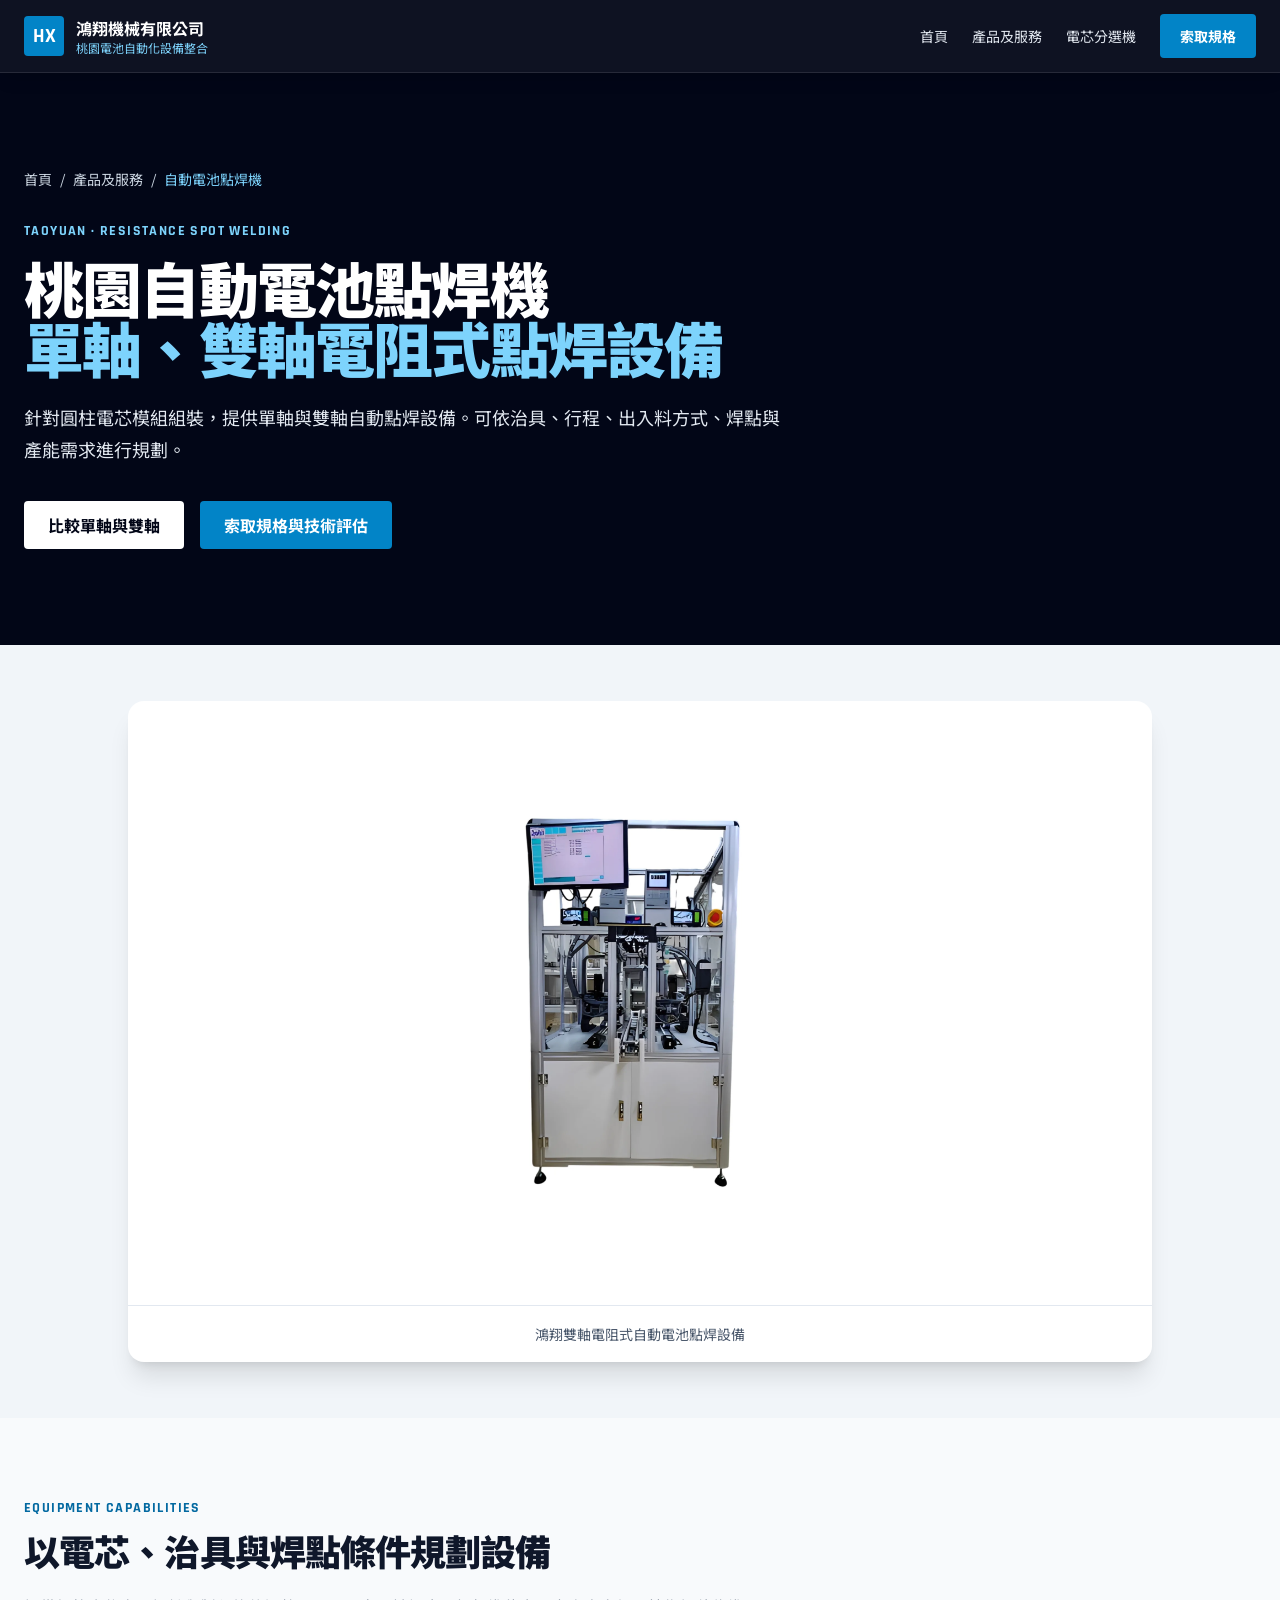
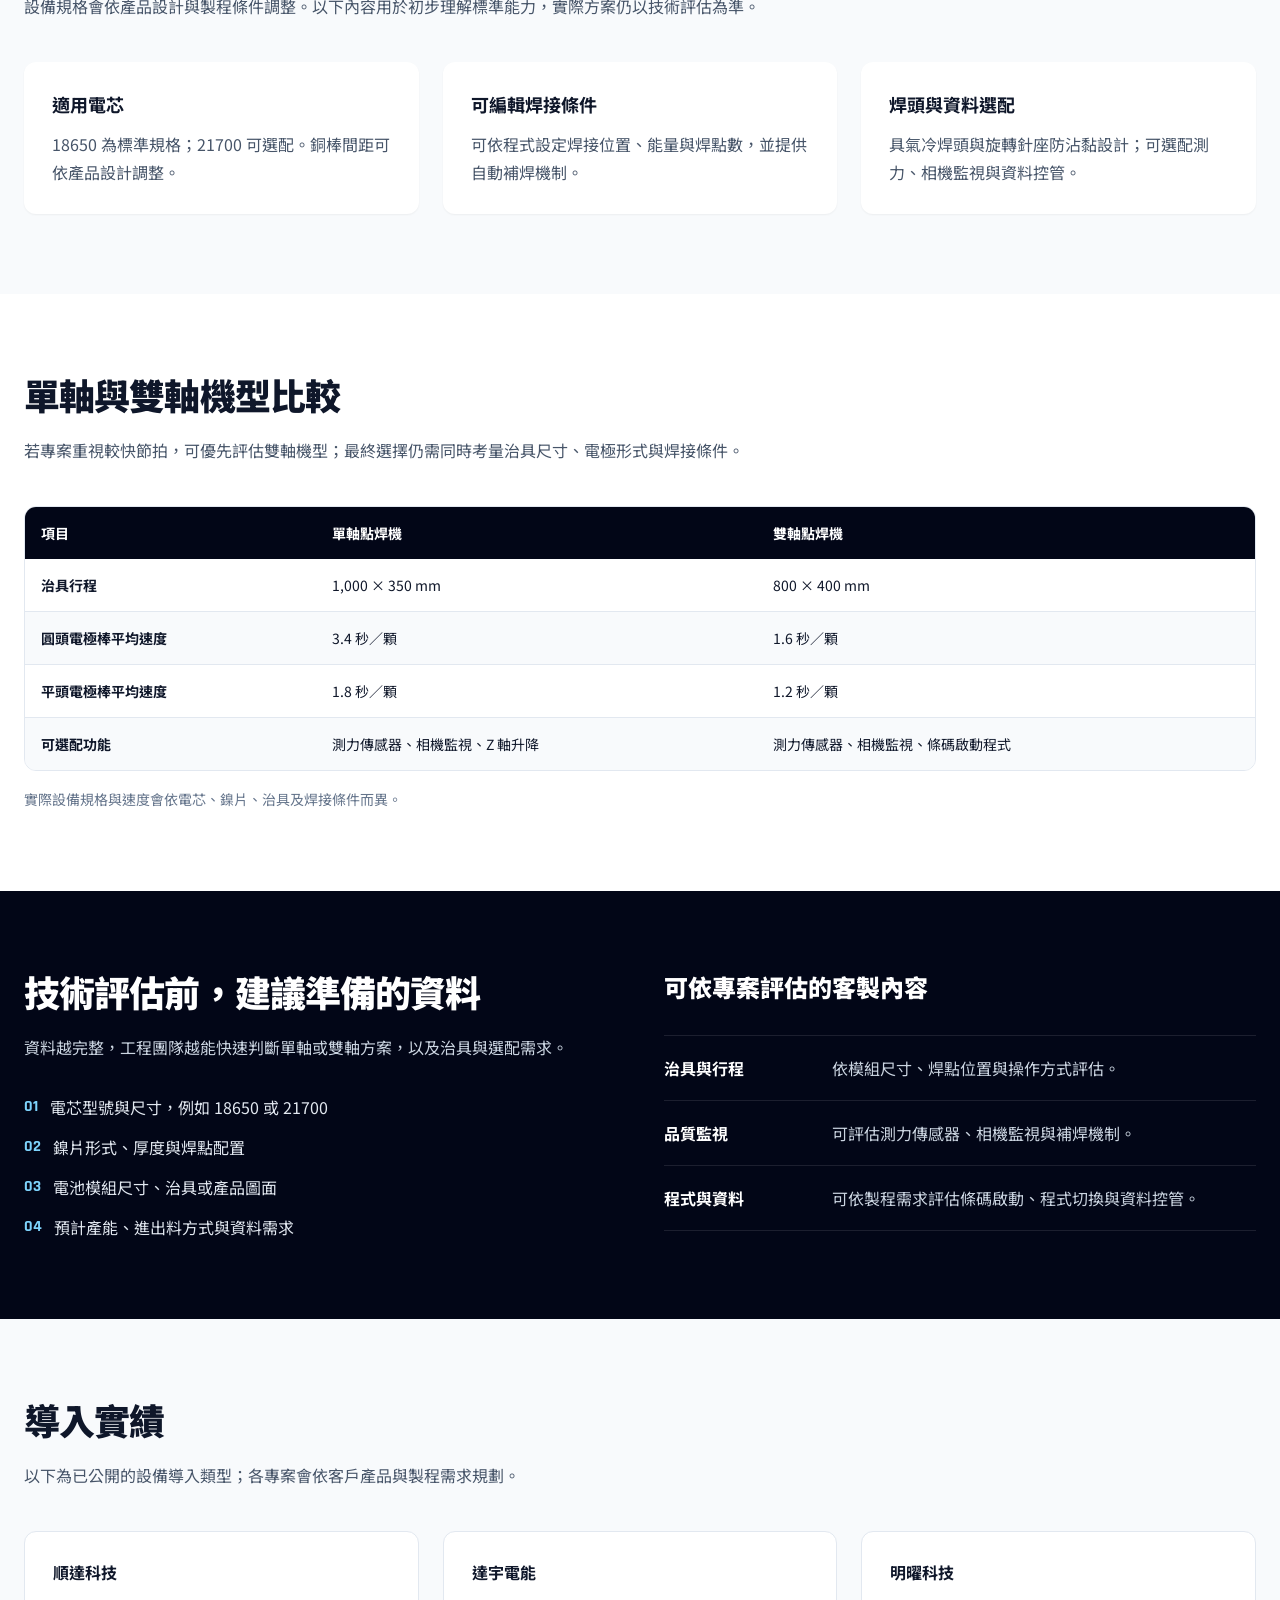
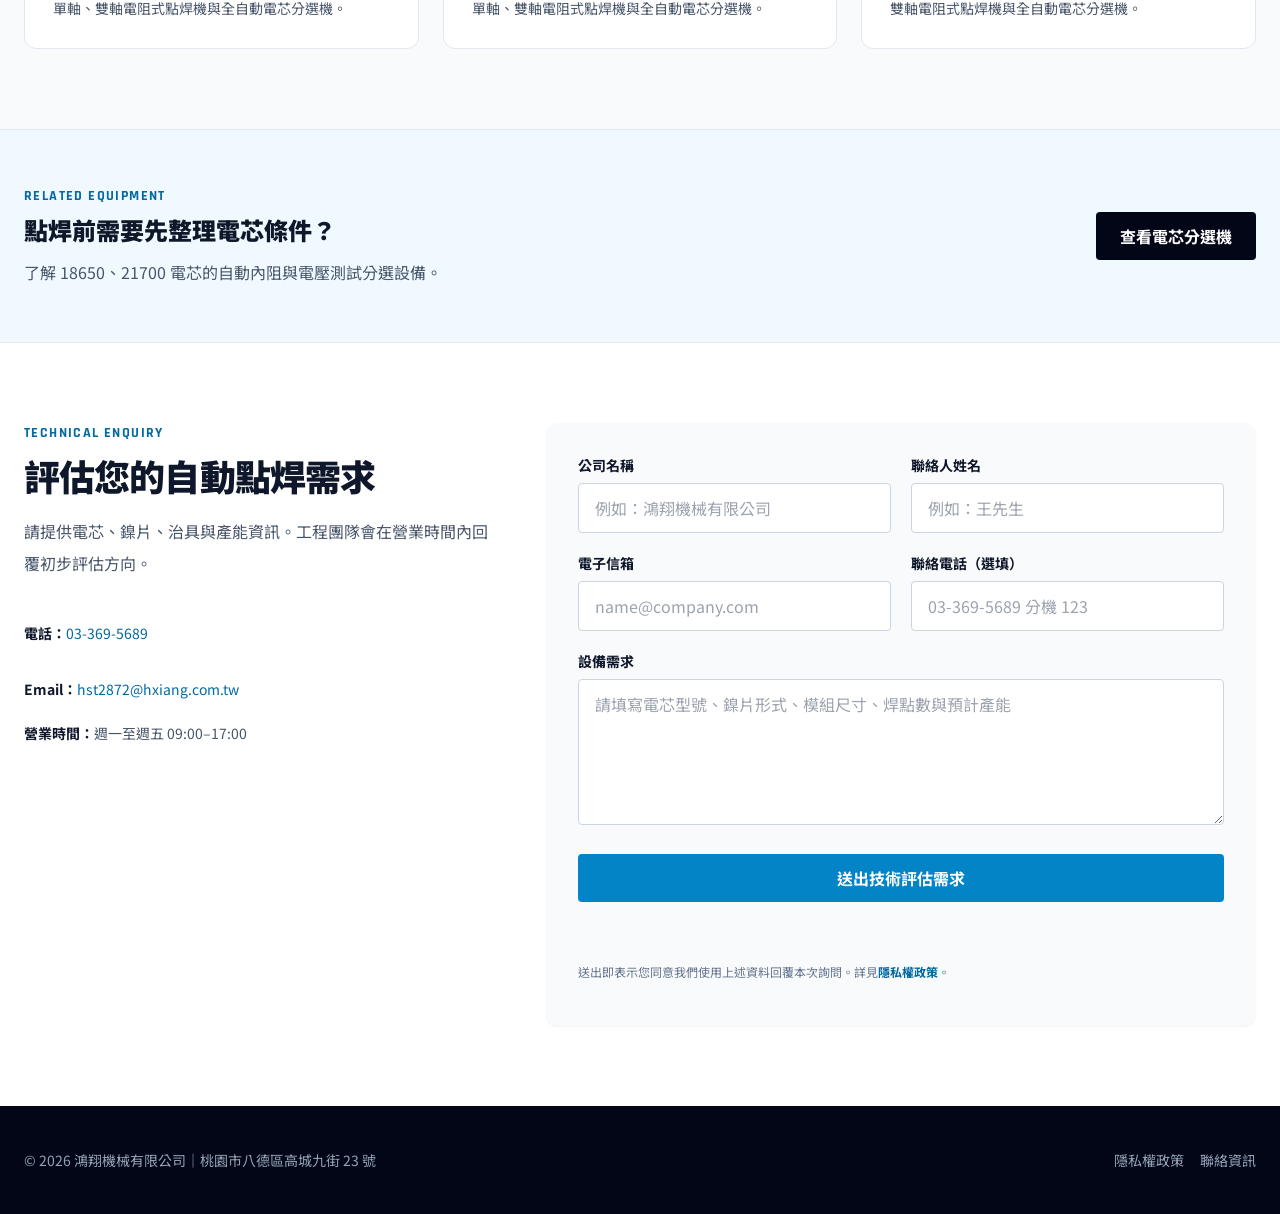
==== commit a01013ba: "Refine product image presentation" ====
--- a/automatic-battery-spot-welding-machine.html
+++ b/automatic-battery-spot-welding-machine.html
@@ -99,13 +99,8 @@
   </header>
 
   <main id="main-content">
-    <section class="relative isolate min-h-[680px] overflow-hidden bg-slate-950 text-white">
-      <picture class="absolute inset-0 -z-20 block h-full w-full">
-        <source type="image/webp" srcset="image/automatic-battery-spot-welding-machine-720.webp 720w, image/automatic-battery-spot-welding-machine.webp 1472w" sizes="100vw">
-        <img src="image/Dual-battery-spotwelder.png" alt="鴻翔雙軸電阻式自動電池點焊設備" width="1472" height="1956" fetchpriority="high" decoding="async" class="h-full w-full object-cover object-center">
-      </picture>
-      <div class="absolute inset-0 -z-10 bg-gradient-to-r from-slate-950 via-slate-950/90 to-slate-950/45"></div>
-      <div class="mx-auto flex min-h-[680px] max-w-7xl flex-col justify-center px-6 py-20">
+    <section class="bg-slate-950 text-white">
+      <div class="mx-auto flex min-h-[520px] max-w-7xl flex-col justify-center px-6 py-16 md:py-24">
         <nav aria-label="麵包屑" class="mb-8 text-sm text-slate-300">
           <ol class="flex flex-wrap items-center gap-2">
             <li><a href="/" class="hover:text-white">首頁</a></li>
@@ -123,6 +118,18 @@
           <a href="#enquiry" class="inline-flex min-h-12 items-center rounded bg-sky-600 px-6 py-3 font-bold text-white hover:bg-sky-500">索取規格與技術評估</a>
         </div>
       </div>
+    </section>
+
+    <section aria-label="自動電池點焊設備展示" class="bg-slate-100 px-6 py-10 md:py-14">
+      <figure class="mx-auto max-w-5xl overflow-hidden rounded-2xl bg-white shadow-xl">
+        <div class="flex min-h-[320px] items-center justify-center p-4 sm:min-h-[440px] sm:p-8 lg:min-h-[560px]">
+          <picture>
+            <source type="image/webp" srcset="image/automatic-battery-spot-welding-machine-720.webp 720w, image/automatic-battery-spot-welding-machine.webp 1472w" sizes="(min-width: 1024px) 896px, calc(100vw - 80px)">
+            <img src="image/Dual-battery-spotwelder.png" alt="鴻翔雙軸電阻式自動電池點焊設備" width="1472" height="1956" fetchpriority="high" decoding="async" class="mx-auto max-h-[460px] w-auto max-w-full object-contain sm:max-h-[540px]">
+          </picture>
+        </div>
+        <figcaption class="border-t border-slate-200 px-6 py-4 text-center text-sm leading-6 text-slate-600">鴻翔雙軸電阻式自動電池點焊設備</figcaption>
+      </figure>
     </section>
 
     <section class="mx-auto max-w-7xl px-6 py-20">
--- a/site.css
+++ b/site.css
@@ -1 +1 @@
-*,:after,:before{--tw-border-spacing-x:0;--tw-border-spacing-y:0;--tw-translate-x:0;--tw-translate-y:0;--tw-rotate:0;--tw-skew-x:0;--tw-skew-y:0;--tw-scale-x:1;--tw-scale-y:1;--tw-pan-x: ;--tw-pan-y: ;--tw-pinch-zoom: ;--tw-scroll-snap-strictness:proximity;--tw-gradient-from-position: ;--tw-gradient-via-position: ;--tw-gradient-to-position: ;--tw-ordinal: ;--tw-slashed-zero: ;--tw-numeric-figure: ;--tw-numeric-spacing: ;--tw-numeric-fraction: ;--tw-ring-inset: ;--tw-ring-offset-width:0px;--tw-ring-offset-color:#fff;--tw-ring-color:rgba(59,130,246,.5);--tw-ring-offset-shadow:0 0 #0000;--tw-ring-shadow:0 0 #0000;--tw-shadow:0 0 #0000;--tw-shadow-colored:0 0 #0000;--tw-blur: ;--tw-brightness: ;--tw-contrast: ;--tw-grayscale: ;--tw-hue-rotate: ;--tw-invert: ;--tw-saturate: ;--tw-sepia: ;--tw-drop-shadow: ;--tw-backdrop-blur: ;--tw-backdrop-brightness: ;--tw-backdrop-contrast: ;--tw-backdrop-grayscale: ;--tw-backdrop-hue-rotate: ;--tw-backdrop-invert: ;--tw-backdrop-opacity: ;--tw-backdrop-saturate: ;--tw-backdrop-sepia: ;--tw-contain-size: ;--tw-contain-layout: ;--tw-contain-paint: ;--tw-contain-style: }::backdrop{--tw-border-spacing-x:0;--tw-border-spacing-y:0;--tw-translate-x:0;--tw-translate-y:0;--tw-rotate:0;--tw-skew-x:0;--tw-skew-y:0;--tw-scale-x:1;--tw-scale-y:1;--tw-pan-x: ;--tw-pan-y: ;--tw-pinch-zoom: ;--tw-scroll-snap-strictness:proximity;--tw-gradient-from-position: ;--tw-gradient-via-position: ;--tw-gradient-to-position: ;--tw-ordinal: ;--tw-slashed-zero: ;--tw-numeric-figure: ;--tw-numeric-spacing: ;--tw-numeric-fraction: ;--tw-ring-inset: ;--tw-ring-offset-width:0px;--tw-ring-offset-color:#fff;--tw-ring-color:rgba(59,130,246,.5);--tw-ring-offset-shadow:0 0 #0000;--tw-ring-shadow:0 0 #0000;--tw-shadow:0 0 #0000;--tw-shadow-colored:0 0 #0000;--tw-blur: ;--tw-brightness: ;--tw-contrast: ;--tw-grayscale: ;--tw-hue-rotate: ;--tw-invert: ;--tw-saturate: ;--tw-sepia: ;--tw-drop-shadow: ;--tw-backdrop-blur: ;--tw-backdrop-brightness: ;--tw-backdrop-contrast: ;--tw-backdrop-grayscale: ;--tw-backdrop-hue-rotate: ;--tw-backdrop-invert: ;--tw-backdrop-opacity: ;--tw-backdrop-saturate: ;--tw-backdrop-sepia: ;--tw-contain-size: ;--tw-contain-layout: ;--tw-contain-paint: ;--tw-contain-style: }/*! tailwindcss v3.4.17 | MIT License | https://tailwindcss.com*/*,:after,:before{box-sizing:border-box;border:0 solid #e5e7eb}:after,:before{--tw-content:""}:host,html{line-height:1.5;-webkit-text-size-adjust:100%;-moz-tab-size:4;-o-tab-size:4;tab-size:4;font-family:Noto Sans TC,sans-serif;font-feature-settings:normal;font-variation-settings:normal;-webkit-tap-highlight-color:transparent}body{margin:0;line-height:inherit}hr{height:0;color:inherit;border-top-width:1px}abbr:where([title]){-webkit-text-decoration:underline dotted;text-decoration:underline dotted}h1,h2,h3,h4,h5,h6{font-size:inherit;font-weight:inherit}a{color:inherit;text-decoration:inherit}b,strong{font-weight:bolder}code,kbd,pre,samp{font-family:ui-monospace,SFMono-Regular,Menlo,Monaco,Consolas,Liberation Mono,Courier New,monospace;font-feature-settings:normal;font-variation-settings:normal;font-size:1em}small{font-size:80%}sub,sup{font-size:75%;line-height:0;position:relative;vertical-align:baseline}sub{bottom:-.25em}sup{top:-.5em}table{text-indent:0;border-color:inherit;border-collapse:collapse}button,input,optgroup,select,textarea{font-family:inherit;font-feature-settings:inherit;font-variation-settings:inherit;font-size:100%;font-weight:inherit;line-height:inherit;letter-spacing:inherit;color:inherit;margin:0;padding:0}button,select{text-transform:none}button,input:where([type=button]),input:where([type=reset]),input:where([type=submit]){-webkit-appearance:button;background-color:transparent;background-image:none}:-moz-focusring{outline:auto}:-moz-ui-invalid{box-shadow:none}progress{vertical-align:baseline}::-webkit-inner-spin-button,::-webkit-outer-spin-button{height:auto}[type=search]{-webkit-appearance:textfield;outline-offset:-2px}::-webkit-search-decoration{-webkit-appearance:none}::-webkit-file-upload-button{-webkit-appearance:button;font:inherit}summary{display:list-item}blockquote,dd,dl,figure,h1,h2,h3,h4,h5,h6,hr,p,pre{margin:0}fieldset{margin:0}fieldset,legend{padding:0}menu,ol,ul{list-style:none;margin:0;padding:0}dialog{padding:0}textarea{resize:vertical}input::-moz-placeholder,textarea::-moz-placeholder{opacity:1;color:#9ca3af}input::placeholder,textarea::placeholder{opacity:1;color:#9ca3af}[role=button],button{cursor:pointer}:disabled{cursor:default}audio,canvas,embed,iframe,img,object,svg,video{display:block;vertical-align:middle}img,video{max-width:100%;height:auto}[hidden]:where(:not([hidden=until-found])){display:none}.\!container{width:100%!important}.container{width:100%}@media (min-width:640px){.\!container{max-width:640px!important}.container{max-width:640px}}@media (min-width:768px){.\!container{max-width:768px!important}.container{max-width:768px}}@media (min-width:1024px){.\!container{max-width:1024px!important}.container{max-width:1024px}}@media (min-width:1280px){.\!container{max-width:1280px!important}.container{max-width:1280px}}@media (min-width:1536px){.\!container{max-width:1536px!important}.container{max-width:1536px}}.sr-only{position:absolute;width:1px;height:1px;padding:0;margin:-1px;overflow:hidden;clip:rect(0,0,0,0);white-space:nowrap;border-width:0}.pointer-events-none{pointer-events:none}.fixed{position:fixed}.absolute{position:absolute}.relative{position:relative}.sticky{position:sticky}.inset-0{inset:0}.-left-\[10000px\]{left:-10000px}.left-0{left:0}.right-4{right:1rem}.top-0{top:0}.top-4{top:1rem}.top-full{top:100%}.isolate{isolation:isolate}.-z-10{z-index:-10}.-z-20{z-index:-20}.z-10{z-index:10}.z-20{z-index:20}.z-40{z-index:40}.z-50{z-index:50}.mx-auto{margin-left:auto;margin-right:auto}.mb-1{margin-bottom:.25rem}.mb-10{margin-bottom:2.5rem}.mb-16{margin-bottom:4rem}.mb-2{margin-bottom:.5rem}.mb-3{margin-bottom:.75rem}.mb-4{margin-bottom:1rem}.mb-6{margin-bottom:1.5rem}.mb-8{margin-bottom:2rem}.mt-1{margin-top:.25rem}.mt-10{margin-top:2.5rem}.mt-16{margin-top:4rem}.mt-2{margin-top:.5rem}.mt-3{margin-top:.75rem}.mt-4{margin-top:1rem}.mt-5{margin-top:1.25rem}.mt-6{margin-top:1.5rem}.mt-8{margin-top:2rem}.mt-9{margin-top:2.25rem}.mt-auto{margin-top:auto}.line-clamp-3{overflow:hidden;display:-webkit-box;-webkit-box-orient:vertical;-webkit-line-clamp:3}.block{display:block}.inline-block{display:inline-block}.flex{display:flex}.inline-flex{display:inline-flex}.table{display:table}.grid{display:grid}.hidden{display:none}.h-10{height:2.5rem}.h-60{height:15rem}.h-80{height:20rem}.h-full{height:100%}.min-h-11{min-height:2.75rem}.min-h-12{min-height:3rem}.min-h-6{min-height:1.5rem}.min-h-\[680px\]{min-height:680px}.min-h-screen{min-height:100vh}.w-10{width:2.5rem}.w-full{width:100%}.min-w-11{min-width:2.75rem}.min-w-\[720px\]{min-width:720px}.max-w-2xl{max-width:42rem}.max-w-3xl{max-width:48rem}.max-w-4xl{max-width:56rem}.max-w-5xl{max-width:64rem}.max-w-7xl{max-width:80rem}.shrink-0{flex-shrink:0}.transform{transform:translate(var(--tw-translate-x),var(--tw-translate-y)) rotate(var(--tw-rotate)) skewX(var(--tw-skew-x)) skewY(var(--tw-skew-y)) scaleX(var(--tw-scale-x)) scaleY(var(--tw-scale-y))}.cursor-wait{cursor:wait}.resize-none{resize:none}.resize-y{resize:vertical}.resize{resize:both}.grid-cols-1{grid-template-columns:repeat(1,minmax(0,1fr))}.flex-col{flex-direction:column}.flex-wrap{flex-wrap:wrap}.place-items-center{place-items:center}.items-start{align-items:flex-start}.items-center{align-items:center}.justify-center{justify-content:center}.justify-between{justify-content:space-between}.gap-12{gap:3rem}.gap-2{gap:.5rem}.gap-3{gap:.75rem}.gap-4{gap:1rem}.gap-5{gap:1.25rem}.gap-6{gap:1.5rem}.gap-8{gap:2rem}.space-y-10>:not([hidden])~:not([hidden]){--tw-space-y-reverse:0;margin-top:calc(2.5rem*(1 - var(--tw-space-y-reverse)));margin-bottom:calc(2.5rem*var(--tw-space-y-reverse))}.space-y-2>:not([hidden])~:not([hidden]){--tw-space-y-reverse:0;margin-top:calc(.5rem*(1 - var(--tw-space-y-reverse)));margin-bottom:calc(.5rem*var(--tw-space-y-reverse))}.space-y-3>:not([hidden])~:not([hidden]){--tw-space-y-reverse:0;margin-top:calc(.75rem*(1 - var(--tw-space-y-reverse)));margin-bottom:calc(.75rem*var(--tw-space-y-reverse))}.space-y-4>:not([hidden])~:not([hidden]){--tw-space-y-reverse:0;margin-top:calc(1rem*(1 - var(--tw-space-y-reverse)));margin-bottom:calc(1rem*var(--tw-space-y-reverse))}.space-y-6>:not([hidden])~:not([hidden]){--tw-space-y-reverse:0;margin-top:calc(1.5rem*(1 - var(--tw-space-y-reverse)));margin-bottom:calc(1.5rem*var(--tw-space-y-reverse))}.divide-y>:not([hidden])~:not([hidden]){--tw-divide-y-reverse:0;border-top-width:calc(1px*(1 - var(--tw-divide-y-reverse)));border-bottom-width:calc(1px*var(--tw-divide-y-reverse))}.divide-slate-200>:not([hidden])~:not([hidden]){--tw-divide-opacity:1;border-color:rgb(226 232 240/var(--tw-divide-opacity,1))}.divide-white\/10>:not([hidden])~:not([hidden]){border-color:hsla(0,0%,100%,.1)}.overflow-hidden{overflow:hidden}.overflow-x-auto{overflow-x:auto}.overflow-x-hidden{overflow-x:hidden}.scroll-smooth{scroll-behavior:smooth}.break-all{word-break:break-all}.rounded{border-radius:.25rem}.rounded-lg{border-radius:.5rem}.rounded-xl{border-radius:.75rem}.border{border-width:1px}.border-y{border-top-width:1px}.border-b,.border-y{border-bottom-width:1px}.border-b-2{border-bottom-width:2px}.border-t{border-top-width:1px}.border-gray-100{--tw-border-opacity:1;border-color:rgb(243 244 246/var(--tw-border-opacity,1))}.border-gray-200{--tw-border-opacity:1;border-color:rgb(229 231 235/var(--tw-border-opacity,1))}.border-industrial-accent{--tw-border-opacity:1;border-color:rgb(2 132 199/var(--tw-border-opacity,1))}.border-slate-200{--tw-border-opacity:1;border-color:rgb(226 232 240/var(--tw-border-opacity,1))}.border-slate-300{--tw-border-opacity:1;border-color:rgb(203 213 225/var(--tw-border-opacity,1))}.border-transparent{border-color:transparent}.border-white\/10{border-color:hsla(0,0%,100%,.1)}.border-white\/20{border-color:hsla(0,0%,100%,.2)}.border-white\/30{border-color:hsla(0,0%,100%,.3)}.border-white\/5{border-color:hsla(0,0%,100%,.05)}.bg-gray-50{--tw-bg-opacity:1;background-color:rgb(249 250 251/var(--tw-bg-opacity,1))}.bg-industrial-900{--tw-bg-opacity:1;background-color:rgb(15 23 42/var(--tw-bg-opacity,1))}.bg-industrial-900\/40{background-color:rgba(15,23,42,.4)}.bg-industrial-900\/75{background-color:rgba(15,23,42,.75)}.bg-industrial-900\/90{background-color:rgba(15,23,42,.9)}.bg-industrial-900\/95{background-color:rgba(15,23,42,.95)}.bg-industrial-accent{--tw-bg-opacity:1;background-color:rgb(2 132 199/var(--tw-bg-opacity,1))}.bg-industrial-light{--tw-bg-opacity:1;background-color:rgb(248 250 252/var(--tw-bg-opacity,1))}.bg-sky-50{--tw-bg-opacity:1;background-color:rgb(240 249 255/var(--tw-bg-opacity,1))}.bg-sky-600{--tw-bg-opacity:1;background-color:rgb(2 132 199/var(--tw-bg-opacity,1))}.bg-slate-100{--tw-bg-opacity:1;background-color:rgb(241 245 249/var(--tw-bg-opacity,1))}.bg-slate-50{--tw-bg-opacity:1;background-color:rgb(248 250 252/var(--tw-bg-opacity,1))}.bg-slate-950{--tw-bg-opacity:1;background-color:rgb(2 6 23/var(--tw-bg-opacity,1))}.bg-slate-950\/95{background-color:rgba(2,6,23,.95)}.bg-white{--tw-bg-opacity:1;background-color:rgb(255 255 255/var(--tw-bg-opacity,1))}.bg-white\/5{background-color:hsla(0,0%,100%,.05)}.bg-\[url\(\'https\:\/\/images\.unsplash\.com\/photo-1581091226825-a6a2a5aee158\?q\=80\&w\=2070\&auto\=format\&fit\=crop\'\)\]{background-image:url(https://images.unsplash.com/photo-1581091226825-a6a2a5aee158?q=80&w=2070&auto=format&fit=crop)}.bg-\[url\(\'image\/solar_factor\.jpg\'\)\]{background-image:url(image/solar_factor.jpg)}.bg-gradient-to-r{background-image:linear-gradient(to right,var(--tw-gradient-stops))}.from-slate-950{--tw-gradient-from:#020617 var(--tw-gradient-from-position);--tw-gradient-to:rgba(2,6,23,0) var(--tw-gradient-to-position);--tw-gradient-stops:var(--tw-gradient-from),var(--tw-gradient-to)}.via-slate-950\/90{--tw-gradient-to:rgba(2,6,23,0) var(--tw-gradient-to-position);--tw-gradient-stops:var(--tw-gradient-from),rgba(2,6,23,.9) var(--tw-gradient-via-position),var(--tw-gradient-to)}.to-slate-950\/45{--tw-gradient-to:rgba(2,6,23,.45) var(--tw-gradient-to-position)}.bg-cover{background-size:cover}.bg-center{background-position:50%}.object-cover{-o-object-fit:cover;object-fit:cover}.object-center{-o-object-position:center;object-position:center}.p-10{padding:2.5rem}.p-4{padding:1rem}.p-5{padding:1.25rem}.p-6{padding:1.5rem}.p-7{padding:1.75rem}.px-1{padding-left:.25rem;padding-right:.25rem}.px-2{padding-left:.5rem;padding-right:.5rem}.px-4{padding-left:1rem;padding-right:1rem}.px-5{padding-left:1.25rem;padding-right:1.25rem}.px-6{padding-left:1.5rem;padding-right:1.5rem}.px-8{padding-left:2rem;padding-right:2rem}.py-1{padding-top:.25rem;padding-bottom:.25rem}.py-14{padding-top:3.5rem;padding-bottom:3.5rem}.py-2{padding-top:.5rem;padding-bottom:.5rem}.py-20{padding-top:5rem;padding-bottom:5rem}.py-24{padding-top:6rem;padding-bottom:6rem}.py-3{padding-top:.75rem;padding-bottom:.75rem}.py-4{padding-top:1rem;padding-bottom:1rem}.py-5{padding-top:1.25rem;padding-bottom:1.25rem}.py-7{padding-top:1.75rem;padding-bottom:1.75rem}.py-8{padding-top:2rem;padding-bottom:2rem}.pb-2{padding-bottom:.5rem}.pb-4{padding-bottom:1rem}.pt-20{padding-top:5rem}.pt-24{padding-top:6rem}.pt-4{padding-top:1rem}.pt-6{padding-top:1.5rem}.text-left{text-align:left}.text-center{text-align:center}.font-sans{font-family:Noto Sans TC,sans-serif}.font-tech{font-family:Rajdhani,Noto Sans TC,sans-serif}.text-2xl{font-size:1.5rem;line-height:2rem}.text-3xl{font-size:1.875rem;line-height:2.25rem}.text-4xl{font-size:2.25rem;line-height:2.5rem}.text-base{font-size:1rem;line-height:1.5rem}.text-lg{font-size:1.125rem;line-height:1.75rem}.text-sm{font-size:.875rem;line-height:1.25rem}.text-xl{font-size:1.25rem;line-height:1.75rem}.text-xs{font-size:.75rem;line-height:1rem}.font-black{font-weight:900}.font-bold{font-weight:700}.font-medium{font-weight:500}.font-normal{font-weight:400}.uppercase{text-transform:uppercase}.not-italic{font-style:normal}.leading-6{line-height:1.5rem}.leading-7{line-height:1.75rem}.leading-8{line-height:2rem}.leading-relaxed{line-height:1.625}.leading-tight{line-height:1.25}.tracking-\[-0\.03em\]{letter-spacing:-.03em}.tracking-tight{letter-spacing:-.025em}.tracking-wider{letter-spacing:.05em}.tracking-widest{letter-spacing:.1em}.text-\[\#38bdf8\]{--tw-text-opacity:1;color:rgb(56 189 248/var(--tw-text-opacity,1))}.text-gray-300{--tw-text-opacity:1;color:rgb(209 213 219/var(--tw-text-opacity,1))}.text-gray-400{--tw-text-opacity:1;color:rgb(156 163 175/var(--tw-text-opacity,1))}.text-gray-500{--tw-text-opacity:1;color:rgb(107 114 128/var(--tw-text-opacity,1))}.text-gray-600{--tw-text-opacity:1;color:rgb(75 85 99/var(--tw-text-opacity,1))}.text-gray-700{--tw-text-opacity:1;color:rgb(55 65 81/var(--tw-text-opacity,1))}.text-industrial-900{--tw-text-opacity:1;color:rgb(15 23 42/var(--tw-text-opacity,1))}.text-industrial-accent{--tw-text-opacity:1;color:rgb(2 132 199/var(--tw-text-opacity,1))}.text-sky-300{--tw-text-opacity:1;color:rgb(125 211 252/var(--tw-text-opacity,1))}.text-sky-700{--tw-text-opacity:1;color:rgb(3 105 161/var(--tw-text-opacity,1))}.text-slate-200{--tw-text-opacity:1;color:rgb(226 232 240/var(--tw-text-opacity,1))}.text-slate-300{--tw-text-opacity:1;color:rgb(203 213 225/var(--tw-text-opacity,1))}.text-slate-400{--tw-text-opacity:1;color:rgb(148 163 184/var(--tw-text-opacity,1))}.text-slate-500{--tw-text-opacity:1;color:rgb(100 116 139/var(--tw-text-opacity,1))}.text-slate-600{--tw-text-opacity:1;color:rgb(71 85 105/var(--tw-text-opacity,1))}.text-slate-700{--tw-text-opacity:1;color:rgb(51 65 85/var(--tw-text-opacity,1))}.text-slate-900{--tw-text-opacity:1;color:rgb(15 23 42/var(--tw-text-opacity,1))}.text-slate-950{--tw-text-opacity:1;color:rgb(2 6 23/var(--tw-text-opacity,1))}.text-white{--tw-text-opacity:1;color:rgb(255 255 255/var(--tw-text-opacity,1))}.underline-offset-4{text-underline-offset:4px}.antialiased{-webkit-font-smoothing:antialiased;-moz-osx-font-smoothing:grayscale}.opacity-0{opacity:0}.opacity-10{opacity:.1}.opacity-20{opacity:.2}.opacity-50{opacity:.5}.opacity-70{opacity:.7}.shadow-2xl{--tw-shadow:0 25px 50px -12px rgba(0,0,0,.25);--tw-shadow-colored:0 25px 50px -12px var(--tw-shadow-color)}.shadow-2xl,.shadow-\[0_0_15px_rgba\(2\2c 132\2c 199\2c 0\.4\)\]{box-shadow:var(--tw-ring-offset-shadow,0 0 #0000),var(--tw-ring-shadow,0 0 #0000),var(--tw-shadow)}.shadow-\[0_0_15px_rgba\(2\2c 132\2c 199\2c 0\.4\)\]{--tw-shadow:0 0 15px rgba(2,132,199,.4);--tw-shadow-colored:0 0 15px var(--tw-shadow-color)}.shadow-lg{--tw-shadow:0 10px 15px -3px rgba(0,0,0,.1),0 4px 6px -4px rgba(0,0,0,.1);--tw-shadow-colored:0 10px 15px -3px var(--tw-shadow-color),0 4px 6px -4px var(--tw-shadow-color)}.shadow-lg,.shadow-sm{box-shadow:var(--tw-ring-offset-shadow,0 0 #0000),var(--tw-ring-shadow,0 0 #0000),var(--tw-shadow)}.shadow-sm{--tw-shadow:0 1px 2px 0 rgba(0,0,0,.05);--tw-shadow-colored:0 1px 2px 0 var(--tw-shadow-color)}.shadow-xl{--tw-shadow:0 20px 25px -5px rgba(0,0,0,.1),0 8px 10px -6px rgba(0,0,0,.1);--tw-shadow-colored:0 20px 25px -5px var(--tw-shadow-color),0 8px 10px -6px var(--tw-shadow-color);box-shadow:var(--tw-ring-offset-shadow,0 0 #0000),var(--tw-ring-shadow,0 0 #0000),var(--tw-shadow)}.outline{outline-style:solid}.blur{--tw-blur:blur(8px)}.blur,.drop-shadow-lg{filter:var(--tw-blur) var(--tw-brightness) var(--tw-contrast) var(--tw-grayscale) var(--tw-hue-rotate) var(--tw-invert) var(--tw-saturate) var(--tw-sepia) var(--tw-drop-shadow)}.drop-shadow-lg{--tw-drop-shadow:drop-shadow(0 10px 8px rgba(0,0,0,.04)) drop-shadow(0 4px 3px rgba(0,0,0,.1))}.filter{filter:var(--tw-blur) var(--tw-brightness) var(--tw-contrast) var(--tw-grayscale) var(--tw-hue-rotate) var(--tw-invert) var(--tw-saturate) var(--tw-sepia) var(--tw-drop-shadow)}.backdrop-blur{--tw-backdrop-blur:blur(8px)}.backdrop-blur,.backdrop-blur-md{-webkit-backdrop-filter:var(--tw-backdrop-blur) var(--tw-backdrop-brightness) var(--tw-backdrop-contrast) var(--tw-backdrop-grayscale) var(--tw-backdrop-hue-rotate) var(--tw-backdrop-invert) var(--tw-backdrop-opacity) var(--tw-backdrop-saturate) var(--tw-backdrop-sepia);backdrop-filter:var(--tw-backdrop-blur) var(--tw-backdrop-brightness) var(--tw-backdrop-contrast) var(--tw-backdrop-grayscale) var(--tw-backdrop-hue-rotate) var(--tw-backdrop-invert) var(--tw-backdrop-opacity) var(--tw-backdrop-saturate) var(--tw-backdrop-sepia)}.backdrop-blur-md{--tw-backdrop-blur:blur(12px)}.backdrop-filter{-webkit-backdrop-filter:var(--tw-backdrop-blur) var(--tw-backdrop-brightness) var(--tw-backdrop-contrast) var(--tw-backdrop-grayscale) var(--tw-backdrop-hue-rotate) var(--tw-backdrop-invert) var(--tw-backdrop-opacity) var(--tw-backdrop-saturate) var(--tw-backdrop-sepia);backdrop-filter:var(--tw-backdrop-blur) var(--tw-backdrop-brightness) var(--tw-backdrop-contrast) var(--tw-backdrop-grayscale) var(--tw-backdrop-hue-rotate) var(--tw-backdrop-invert) var(--tw-backdrop-opacity) var(--tw-backdrop-saturate) var(--tw-backdrop-sepia)}.transition{transition-property:color,background-color,border-color,text-decoration-color,fill,stroke,opacity,box-shadow,transform,filter,-webkit-backdrop-filter;transition-property:color,background-color,border-color,text-decoration-color,fill,stroke,opacity,box-shadow,transform,filter,backdrop-filter;transition-property:color,background-color,border-color,text-decoration-color,fill,stroke,opacity,box-shadow,transform,filter,backdrop-filter,-webkit-backdrop-filter;transition-timing-function:cubic-bezier(.4,0,.2,1);transition-duration:.15s}.transition-all{transition-property:all;transition-timing-function:cubic-bezier(.4,0,.2,1);transition-duration:.15s}.transition-colors{transition-property:color,background-color,border-color,text-decoration-color,fill,stroke;transition-timing-function:cubic-bezier(.4,0,.2,1);transition-duration:.15s}.transition-transform{transition-property:transform;transition-timing-function:cubic-bezier(.4,0,.2,1);transition-duration:.15s}.delay-100{transition-delay:.1s}.delay-200{transition-delay:.2s}.duration-300{transition-duration:.3s}.duration-700{transition-duration:.7s}.ease-in-out{transition-timing-function:cubic-bezier(.4,0,.2,1)}.selection\:bg-industrial-accent ::-moz-selection{--tw-bg-opacity:1;background-color:rgb(2 132 199/var(--tw-bg-opacity,1))}.selection\:bg-industrial-accent ::selection{--tw-bg-opacity:1;background-color:rgb(2 132 199/var(--tw-bg-opacity,1))}.selection\:bg-sky-600 ::-moz-selection{--tw-bg-opacity:1;background-color:rgb(2 132 199/var(--tw-bg-opacity,1))}.selection\:bg-sky-600 ::selection{--tw-bg-opacity:1;background-color:rgb(2 132 199/var(--tw-bg-opacity,1))}.selection\:text-white ::-moz-selection{--tw-text-opacity:1;color:rgb(255 255 255/var(--tw-text-opacity,1))}.selection\:text-white ::selection{--tw-text-opacity:1;color:rgb(255 255 255/var(--tw-text-opacity,1))}.selection\:bg-industrial-accent::-moz-selection{--tw-bg-opacity:1;background-color:rgb(2 132 199/var(--tw-bg-opacity,1))}.selection\:bg-industrial-accent::selection{--tw-bg-opacity:1;background-color:rgb(2 132 199/var(--tw-bg-opacity,1))}.selection\:bg-sky-600::-moz-selection{--tw-bg-opacity:1;background-color:rgb(2 132 199/var(--tw-bg-opacity,1))}.selection\:bg-sky-600::selection{--tw-bg-opacity:1;background-color:rgb(2 132 199/var(--tw-bg-opacity,1))}.selection\:text-white::-moz-selection{--tw-text-opacity:1;color:rgb(255 255 255/var(--tw-text-opacity,1))}.selection\:text-white::selection{--tw-text-opacity:1;color:rgb(255 255 255/var(--tw-text-opacity,1))}.hover\:border-white:hover{--tw-border-opacity:1;border-color:rgb(255 255 255/var(--tw-border-opacity,1))}.hover\:bg-blue-600:hover{--tw-bg-opacity:1;background-color:rgb(37 99 235/var(--tw-bg-opacity,1))}.hover\:bg-gray-100:hover{--tw-bg-opacity:1;background-color:rgb(243 244 246/var(--tw-bg-opacity,1))}.hover\:bg-industrial-800:hover{--tw-bg-opacity:1;background-color:rgb(30 41 59/var(--tw-bg-opacity,1))}.hover\:bg-sky-500:hover{--tw-bg-opacity:1;background-color:rgb(14 165 233/var(--tw-bg-opacity,1))}.hover\:bg-slate-100:hover{--tw-bg-opacity:1;background-color:rgb(241 245 249/var(--tw-bg-opacity,1))}.hover\:bg-slate-800:hover{--tw-bg-opacity:1;background-color:rgb(30 41 59/var(--tw-bg-opacity,1))}.hover\:bg-white\/5:hover{background-color:hsla(0,0%,100%,.05)}.hover\:text-white:hover{--tw-text-opacity:1;color:rgb(255 255 255/var(--tw-text-opacity,1))}.hover\:underline:hover{text-decoration-line:underline}.hover\:shadow-\[0_0_25px_rgba\(2\2c 132\2c 199\2c 0\.6\)\]:hover{--tw-shadow:0 0 25px rgba(2,132,199,.6);--tw-shadow-colored:0 0 25px var(--tw-shadow-color);box-shadow:var(--tw-ring-offset-shadow,0 0 #0000),var(--tw-ring-shadow,0 0 #0000),var(--tw-shadow)}.focus\:not-sr-only:focus{position:static;width:auto;height:auto;padding:0;margin:0;overflow:visible;clip:auto;white-space:normal}.focus\:fixed:focus{position:fixed}.focus\:left-4:focus{left:1rem}.focus\:top-4:focus{top:1rem}.focus\:z-50:focus{z-index:50}.focus\:z-\[100\]:focus{z-index:100}.focus\:rounded:focus{border-radius:.25rem}.focus\:border-industrial-accent:focus,.focus\:border-sky-600:focus{--tw-border-opacity:1;border-color:rgb(2 132 199/var(--tw-border-opacity,1))}.focus\:bg-white:focus{--tw-bg-opacity:1;background-color:rgb(255 255 255/var(--tw-bg-opacity,1))}.focus\:px-4:focus{padding-left:1rem;padding-right:1rem}.focus\:py-3:focus{padding-top:.75rem;padding-bottom:.75rem}.focus\:font-bold:focus{font-weight:700}.focus\:text-industrial-900:focus{--tw-text-opacity:1;color:rgb(15 23 42/var(--tw-text-opacity,1))}.focus\:text-slate-950:focus{--tw-text-opacity:1;color:rgb(2 6 23/var(--tw-text-opacity,1))}.focus\:outline-none:focus{outline:2px solid transparent;outline-offset:2px}.focus\:ring-1:focus{--tw-ring-offset-shadow:var(--tw-ring-inset) 0 0 0 var(--tw-ring-offset-width) var(--tw-ring-offset-color);--tw-ring-shadow:var(--tw-ring-inset) 0 0 0 calc(1px + var(--tw-ring-offset-width)) var(--tw-ring-color)}.focus\:ring-1:focus,.focus\:ring-2:focus{box-shadow:var(--tw-ring-offset-shadow),var(--tw-ring-shadow),var(--tw-shadow,0 0 #0000)}.focus\:ring-2:focus{--tw-ring-offset-shadow:var(--tw-ring-inset) 0 0 0 var(--tw-ring-offset-width) var(--tw-ring-offset-color);--tw-ring-shadow:var(--tw-ring-inset) 0 0 0 calc(2px + var(--tw-ring-offset-width)) var(--tw-ring-color)}.focus\:ring-4:focus{--tw-ring-offset-shadow:var(--tw-ring-inset) 0 0 0 var(--tw-ring-offset-width) var(--tw-ring-offset-color);--tw-ring-shadow:var(--tw-ring-inset) 0 0 0 calc(4px + var(--tw-ring-offset-width)) var(--tw-ring-color);box-shadow:var(--tw-ring-offset-shadow),var(--tw-ring-shadow),var(--tw-shadow,0 0 #0000)}.focus\:ring-industrial-accent:focus{--tw-ring-opacity:1;--tw-ring-color:rgb(2 132 199/var(--tw-ring-opacity,1))}.focus\:ring-sky-200:focus{--tw-ring-opacity:1;--tw-ring-color:rgb(186 230 253/var(--tw-ring-opacity,1))}.focus\:ring-sky-300:focus{--tw-ring-opacity:1;--tw-ring-color:rgb(125 211 252/var(--tw-ring-opacity,1))}.focus-visible\:outline:focus-visible{outline-style:solid}.focus-visible\:outline-2:focus-visible{outline-width:2px}.focus-visible\:outline-offset-2:focus-visible{outline-offset:2px}.focus-visible\:outline-sky-300:focus-visible{outline-color:#7dd3fc}.disabled\:cursor-wait:disabled{cursor:wait}.disabled\:opacity-70:disabled{opacity:.7}.group:hover .group-hover\:scale-110{--tw-scale-x:1.1;--tw-scale-y:1.1;transform:translate(var(--tw-translate-x),var(--tw-translate-y)) rotate(var(--tw-rotate)) skewX(var(--tw-skew-x)) skewY(var(--tw-skew-y)) scaleX(var(--tw-scale-x)) scaleY(var(--tw-scale-y))}.group:hover .group-hover\:bg-transparent{background-color:transparent}.group:hover .group-hover\:bg-white{--tw-bg-opacity:1;background-color:rgb(255 255 255/var(--tw-bg-opacity,1))}.group:hover .group-hover\:text-industrial-accent{--tw-text-opacity:1;color:rgb(2 132 199/var(--tw-text-opacity,1))}@media (min-width:640px){.sm\:grid-cols-\[160px_1fr\]{grid-template-columns:160px 1fr}}@media (min-width:768px){.md\:flex{display:flex}.md\:hidden{display:none}.md\:h-\[450px\]{height:450px}.md\:grid-cols-2{grid-template-columns:repeat(2,minmax(0,1fr))}.md\:grid-cols-3{grid-template-columns:repeat(3,minmax(0,1fr))}.md\:grid-cols-4{grid-template-columns:repeat(4,minmax(0,1fr))}.md\:flex-row{flex-direction:row}.md\:items-center{align-items:center}.md\:p-8{padding:2rem}.md\:py-20{padding-top:5rem;padding-bottom:5rem}.md\:text-4xl{font-size:2.25rem;line-height:2.5rem}.md\:text-5xl{font-size:3rem;line-height:1}.md\:text-6xl{font-size:3.75rem;line-height:1}.md\:text-7xl{font-size:4.5rem;line-height:1}.md\:text-base{font-size:1rem;line-height:1.5rem}.md\:text-xl{font-size:1.25rem;line-height:1.75rem}.md\:leading-normal{line-height:1.5}}@media (min-width:1024px){.lg\:col-span-2{grid-column:span 2/span 2}.lg\:col-span-3{grid-column:span 3/span 3}.lg\:grid-cols-2{grid-template-columns:repeat(2,minmax(0,1fr))}.lg\:grid-cols-5{grid-template-columns:repeat(5,minmax(0,1fr))}.lg\:grid-cols-\[0\.8fr_1\.2fr\]{grid-template-columns:.8fr 1.2fr}.lg\:p-14{padding:3.5rem}}+*,:after,:before{--tw-border-spacing-x:0;--tw-border-spacing-y:0;--tw-translate-x:0;--tw-translate-y:0;--tw-rotate:0;--tw-skew-x:0;--tw-skew-y:0;--tw-scale-x:1;--tw-scale-y:1;--tw-pan-x: ;--tw-pan-y: ;--tw-pinch-zoom: ;--tw-scroll-snap-strictness:proximity;--tw-gradient-from-position: ;--tw-gradient-via-position: ;--tw-gradient-to-position: ;--tw-ordinal: ;--tw-slashed-zero: ;--tw-numeric-figure: ;--tw-numeric-spacing: ;--tw-numeric-fraction: ;--tw-ring-inset: ;--tw-ring-offset-width:0px;--tw-ring-offset-color:#fff;--tw-ring-color:rgba(59,130,246,.5);--tw-ring-offset-shadow:0 0 #0000;--tw-ring-shadow:0 0 #0000;--tw-shadow:0 0 #0000;--tw-shadow-colored:0 0 #0000;--tw-blur: ;--tw-brightness: ;--tw-contrast: ;--tw-grayscale: ;--tw-hue-rotate: ;--tw-invert: ;--tw-saturate: ;--tw-sepia: ;--tw-drop-shadow: ;--tw-backdrop-blur: ;--tw-backdrop-brightness: ;--tw-backdrop-contrast: ;--tw-backdrop-grayscale: ;--tw-backdrop-hue-rotate: ;--tw-backdrop-invert: ;--tw-backdrop-opacity: ;--tw-backdrop-saturate: ;--tw-backdrop-sepia: ;--tw-contain-size: ;--tw-contain-layout: ;--tw-contain-paint: ;--tw-contain-style: }::backdrop{--tw-border-spacing-x:0;--tw-border-spacing-y:0;--tw-translate-x:0;--tw-translate-y:0;--tw-rotate:0;--tw-skew-x:0;--tw-skew-y:0;--tw-scale-x:1;--tw-scale-y:1;--tw-pan-x: ;--tw-pan-y: ;--tw-pinch-zoom: ;--tw-scroll-snap-strictness:proximity;--tw-gradient-from-position: ;--tw-gradient-via-position: ;--tw-gradient-to-position: ;--tw-ordinal: ;--tw-slashed-zero: ;--tw-numeric-figure: ;--tw-numeric-spacing: ;--tw-numeric-fraction: ;--tw-ring-inset: ;--tw-ring-offset-width:0px;--tw-ring-offset-color:#fff;--tw-ring-color:rgba(59,130,246,.5);--tw-ring-offset-shadow:0 0 #0000;--tw-ring-shadow:0 0 #0000;--tw-shadow:0 0 #0000;--tw-shadow-colored:0 0 #0000;--tw-blur: ;--tw-brightness: ;--tw-contrast: ;--tw-grayscale: ;--tw-hue-rotate: ;--tw-invert: ;--tw-saturate: ;--tw-sepia: ;--tw-drop-shadow: ;--tw-backdrop-blur: ;--tw-backdrop-brightness: ;--tw-backdrop-contrast: ;--tw-backdrop-grayscale: ;--tw-backdrop-hue-rotate: ;--tw-backdrop-invert: ;--tw-backdrop-opacity: ;--tw-backdrop-saturate: ;--tw-backdrop-sepia: ;--tw-contain-size: ;--tw-contain-layout: ;--tw-contain-paint: ;--tw-contain-style: }/*! tailwindcss v3.4.17 | MIT License | https://tailwindcss.com*/*,:after,:before{box-sizing:border-box;border:0 solid #e5e7eb}:after,:before{--tw-content:""}:host,html{line-height:1.5;-webkit-text-size-adjust:100%;-moz-tab-size:4;-o-tab-size:4;tab-size:4;font-family:Noto Sans TC,sans-serif;font-feature-settings:normal;font-variation-settings:normal;-webkit-tap-highlight-color:transparent}body{margin:0;line-height:inherit}hr{height:0;color:inherit;border-top-width:1px}abbr:where([title]){-webkit-text-decoration:underline dotted;text-decoration:underline dotted}h1,h2,h3,h4,h5,h6{font-size:inherit;font-weight:inherit}a{color:inherit;text-decoration:inherit}b,strong{font-weight:bolder}code,kbd,pre,samp{font-family:ui-monospace,SFMono-Regular,Menlo,Monaco,Consolas,Liberation Mono,Courier New,monospace;font-feature-settings:normal;font-variation-settings:normal;font-size:1em}small{font-size:80%}sub,sup{font-size:75%;line-height:0;position:relative;vertical-align:baseline}sub{bottom:-.25em}sup{top:-.5em}table{text-indent:0;border-color:inherit;border-collapse:collapse}button,input,optgroup,select,textarea{font-family:inherit;font-feature-settings:inherit;font-variation-settings:inherit;font-size:100%;font-weight:inherit;line-height:inherit;letter-spacing:inherit;color:inherit;margin:0;padding:0}button,select{text-transform:none}button,input:where([type=button]),input:where([type=reset]),input:where([type=submit]){-webkit-appearance:button;background-color:transparent;background-image:none}:-moz-focusring{outline:auto}:-moz-ui-invalid{box-shadow:none}progress{vertical-align:baseline}::-webkit-inner-spin-button,::-webkit-outer-spin-button{height:auto}[type=search]{-webkit-appearance:textfield;outline-offset:-2px}::-webkit-search-decoration{-webkit-appearance:none}::-webkit-file-upload-button{-webkit-appearance:button;font:inherit}summary{display:list-item}blockquote,dd,dl,figure,h1,h2,h3,h4,h5,h6,hr,p,pre{margin:0}fieldset{margin:0}fieldset,legend{padding:0}menu,ol,ul{list-style:none;margin:0;padding:0}dialog{padding:0}textarea{resize:vertical}input::-moz-placeholder,textarea::-moz-placeholder{opacity:1;color:#9ca3af}input::placeholder,textarea::placeholder{opacity:1;color:#9ca3af}[role=button],button{cursor:pointer}:disabled{cursor:default}audio,canvas,embed,iframe,img,object,svg,video{display:block;vertical-align:middle}img,video{max-width:100%;height:auto}[hidden]:where(:not([hidden=until-found])){display:none}.\!container{width:100%!important}.container{width:100%}@media (min-width:640px){.\!container{max-width:640px!important}.container{max-width:640px}}@media (min-width:768px){.\!container{max-width:768px!important}.container{max-width:768px}}@media (min-width:1024px){.\!container{max-width:1024px!important}.container{max-width:1024px}}@media (min-width:1280px){.\!container{max-width:1280px!important}.container{max-width:1280px}}@media (min-width:1536px){.\!container{max-width:1536px!important}.container{max-width:1536px}}.sr-only{position:absolute;width:1px;height:1px;padding:0;margin:-1px;overflow:hidden;clip:rect(0,0,0,0);white-space:nowrap;border-width:0}.pointer-events-none{pointer-events:none}.fixed{position:fixed}.absolute{position:absolute}.relative{position:relative}.sticky{position:sticky}.inset-0{inset:0}.-left-\[10000px\]{left:-10000px}.left-0{left:0}.right-4{right:1rem}.top-0{top:0}.top-4{top:1rem}.top-full{top:100%}.z-10{z-index:10}.z-20{z-index:20}.z-40{z-index:40}.z-50{z-index:50}.mx-auto{margin-left:auto;margin-right:auto}.mb-1{margin-bottom:.25rem}.mb-10{margin-bottom:2.5rem}.mb-16{margin-bottom:4rem}.mb-2{margin-bottom:.5rem}.mb-3{margin-bottom:.75rem}.mb-4{margin-bottom:1rem}.mb-6{margin-bottom:1.5rem}.mb-8{margin-bottom:2rem}.mt-1{margin-top:.25rem}.mt-10{margin-top:2.5rem}.mt-16{margin-top:4rem}.mt-2{margin-top:.5rem}.mt-3{margin-top:.75rem}.mt-4{margin-top:1rem}.mt-5{margin-top:1.25rem}.mt-6{margin-top:1.5rem}.mt-8{margin-top:2rem}.mt-9{margin-top:2.25rem}.mt-auto{margin-top:auto}.line-clamp-3{overflow:hidden;display:-webkit-box;-webkit-box-orient:vertical;-webkit-line-clamp:3}.block{display:block}.inline-block{display:inline-block}.flex{display:flex}.inline-flex{display:inline-flex}.table{display:table}.grid{display:grid}.hidden{display:none}.h-10{height:2.5rem}.h-60{height:15rem}.h-80{height:20rem}.h-full{height:100%}.max-h-\[460px\]{max-height:460px}.max-h-\[560px\]{max-height:560px}.min-h-11{min-height:2.75rem}.min-h-12{min-height:3rem}.min-h-6{min-height:1.5rem}.min-h-\[280px\]{min-height:280px}.min-h-\[320px\]{min-height:320px}.min-h-\[520px\]{min-height:520px}.min-h-screen{min-height:100vh}.w-10{width:2.5rem}.w-auto{width:auto}.w-full{width:100%}.min-w-11{min-width:2.75rem}.min-w-\[720px\]{min-width:720px}.max-w-2xl{max-width:42rem}.max-w-3xl{max-width:48rem}.max-w-4xl{max-width:56rem}.max-w-5xl{max-width:64rem}.max-w-7xl{max-width:80rem}.max-w-full{max-width:100%}.shrink-0{flex-shrink:0}.transform{transform:translate(var(--tw-translate-x),var(--tw-translate-y)) rotate(var(--tw-rotate)) skewX(var(--tw-skew-x)) skewY(var(--tw-skew-y)) scaleX(var(--tw-scale-x)) scaleY(var(--tw-scale-y))}.cursor-wait{cursor:wait}.resize-none{resize:none}.resize-y{resize:vertical}.resize{resize:both}.grid-cols-1{grid-template-columns:repeat(1,minmax(0,1fr))}.flex-col{flex-direction:column}.flex-wrap{flex-wrap:wrap}.place-items-center{place-items:center}.items-start{align-items:flex-start}.items-center{align-items:center}.justify-center{justify-content:center}.justify-between{justify-content:space-between}.gap-12{gap:3rem}.gap-2{gap:.5rem}.gap-3{gap:.75rem}.gap-4{gap:1rem}.gap-5{gap:1.25rem}.gap-6{gap:1.5rem}.gap-8{gap:2rem}.space-y-10>:not([hidden])~:not([hidden]){--tw-space-y-reverse:0;margin-top:calc(2.5rem*(1 - var(--tw-space-y-reverse)));margin-bottom:calc(2.5rem*var(--tw-space-y-reverse))}.space-y-2>:not([hidden])~:not([hidden]){--tw-space-y-reverse:0;margin-top:calc(.5rem*(1 - var(--tw-space-y-reverse)));margin-bottom:calc(.5rem*var(--tw-space-y-reverse))}.space-y-3>:not([hidden])~:not([hidden]){--tw-space-y-reverse:0;margin-top:calc(.75rem*(1 - var(--tw-space-y-reverse)));margin-bottom:calc(.75rem*var(--tw-space-y-reverse))}.space-y-4>:not([hidden])~:not([hidden]){--tw-space-y-reverse:0;margin-top:calc(1rem*(1 - var(--tw-space-y-reverse)));margin-bottom:calc(1rem*var(--tw-space-y-reverse))}.space-y-6>:not([hidden])~:not([hidden]){--tw-space-y-reverse:0;margin-top:calc(1.5rem*(1 - var(--tw-space-y-reverse)));margin-bottom:calc(1.5rem*var(--tw-space-y-reverse))}.divide-y>:not([hidden])~:not([hidden]){--tw-divide-y-reverse:0;border-top-width:calc(1px*(1 - var(--tw-divide-y-reverse)));border-bottom-width:calc(1px*var(--tw-divide-y-reverse))}.divide-slate-200>:not([hidden])~:not([hidden]){--tw-divide-opacity:1;border-color:rgb(226 232 240/var(--tw-divide-opacity,1))}.divide-white\/10>:not([hidden])~:not([hidden]){border-color:hsla(0,0%,100%,.1)}.overflow-hidden{overflow:hidden}.overflow-x-auto{overflow-x:auto}.overflow-x-hidden{overflow-x:hidden}.scroll-smooth{scroll-behavior:smooth}.break-all{word-break:break-all}.rounded{border-radius:.25rem}.rounded-2xl{border-radius:1rem}.rounded-lg{border-radius:.5rem}.rounded-xl{border-radius:.75rem}.border{border-width:1px}.border-y{border-top-width:1px}.border-b,.border-y{border-bottom-width:1px}.border-b-2{border-bottom-width:2px}.border-t{border-top-width:1px}.border-gray-100{--tw-border-opacity:1;border-color:rgb(243 244 246/var(--tw-border-opacity,1))}.border-gray-200{--tw-border-opacity:1;border-color:rgb(229 231 235/var(--tw-border-opacity,1))}.border-industrial-accent{--tw-border-opacity:1;border-color:rgb(2 132 199/var(--tw-border-opacity,1))}.border-slate-200{--tw-border-opacity:1;border-color:rgb(226 232 240/var(--tw-border-opacity,1))}.border-slate-300{--tw-border-opacity:1;border-color:rgb(203 213 225/var(--tw-border-opacity,1))}.border-transparent{border-color:transparent}.border-white\/10{border-color:hsla(0,0%,100%,.1)}.border-white\/20{border-color:hsla(0,0%,100%,.2)}.border-white\/30{border-color:hsla(0,0%,100%,.3)}.border-white\/5{border-color:hsla(0,0%,100%,.05)}.bg-gray-50{--tw-bg-opacity:1;background-color:rgb(249 250 251/var(--tw-bg-opacity,1))}.bg-industrial-900{--tw-bg-opacity:1;background-color:rgb(15 23 42/var(--tw-bg-opacity,1))}.bg-industrial-900\/40{background-color:rgba(15,23,42,.4)}.bg-industrial-900\/75{background-color:rgba(15,23,42,.75)}.bg-industrial-900\/90{background-color:rgba(15,23,42,.9)}.bg-industrial-900\/95{background-color:rgba(15,23,42,.95)}.bg-industrial-accent{--tw-bg-opacity:1;background-color:rgb(2 132 199/var(--tw-bg-opacity,1))}.bg-industrial-light{--tw-bg-opacity:1;background-color:rgb(248 250 252/var(--tw-bg-opacity,1))}.bg-sky-50{--tw-bg-opacity:1;background-color:rgb(240 249 255/var(--tw-bg-opacity,1))}.bg-sky-600{--tw-bg-opacity:1;background-color:rgb(2 132 199/var(--tw-bg-opacity,1))}.bg-slate-100{--tw-bg-opacity:1;background-color:rgb(241 245 249/var(--tw-bg-opacity,1))}.bg-slate-50{--tw-bg-opacity:1;background-color:rgb(248 250 252/var(--tw-bg-opacity,1))}.bg-slate-950{--tw-bg-opacity:1;background-color:rgb(2 6 23/var(--tw-bg-opacity,1))}.bg-slate-950\/95{background-color:rgba(2,6,23,.95)}.bg-white{--tw-bg-opacity:1;background-color:rgb(255 255 255/var(--tw-bg-opacity,1))}.bg-white\/5{background-color:hsla(0,0%,100%,.05)}.bg-\[url\(\'https\:\/\/images\.unsplash\.com\/photo-1581091226825-a6a2a5aee158\?q\=80\&w\=2070\&auto\=format\&fit\=crop\'\)\]{background-image:url(https://images.unsplash.com/photo-1581091226825-a6a2a5aee158?q=80&w=2070&auto=format&fit=crop)}.bg-\[url\(\'image\/solar_factor\.jpg\'\)\]{background-image:url(image/solar_factor.jpg)}.bg-cover{background-size:cover}.bg-center{background-position:50%}.object-contain{-o-object-fit:contain;object-fit:contain}.object-cover{-o-object-fit:cover;object-fit:cover}.p-10{padding:2.5rem}.p-4{padding:1rem}.p-5{padding:1.25rem}.p-6{padding:1.5rem}.p-7{padding:1.75rem}.px-1{padding-left:.25rem;padding-right:.25rem}.px-2{padding-left:.5rem;padding-right:.5rem}.px-4{padding-left:1rem;padding-right:1rem}.px-5{padding-left:1.25rem;padding-right:1.25rem}.px-6{padding-left:1.5rem;padding-right:1.5rem}.px-8{padding-left:2rem;padding-right:2rem}.py-1{padding-top:.25rem;padding-bottom:.25rem}.py-10{padding-top:2.5rem;padding-bottom:2.5rem}.py-14{padding-top:3.5rem;padding-bottom:3.5rem}.py-16{padding-top:4rem;padding-bottom:4rem}.py-2{padding-top:.5rem;padding-bottom:.5rem}.py-20{padding-top:5rem;padding-bottom:5rem}.py-24{padding-top:6rem;padding-bottom:6rem}.py-3{padding-top:.75rem;padding-bottom:.75rem}.py-4{padding-top:1rem;padding-bottom:1rem}.py-5{padding-top:1.25rem;padding-bottom:1.25rem}.py-7{padding-top:1.75rem;padding-bottom:1.75rem}.py-8{padding-top:2rem;padding-bottom:2rem}.pb-2{padding-bottom:.5rem}.pb-4{padding-bottom:1rem}.pt-20{padding-top:5rem}.pt-24{padding-top:6rem}.pt-4{padding-top:1rem}.pt-6{padding-top:1.5rem}.text-left{text-align:left}.text-center{text-align:center}.font-sans{font-family:Noto Sans TC,sans-serif}.font-tech{font-family:Rajdhani,Noto Sans TC,sans-serif}.text-2xl{font-size:1.5rem;line-height:2rem}.text-3xl{font-size:1.875rem;line-height:2.25rem}.text-4xl{font-size:2.25rem;line-height:2.5rem}.text-base{font-size:1rem;line-height:1.5rem}.text-lg{font-size:1.125rem;line-height:1.75rem}.text-sm{font-size:.875rem;line-height:1.25rem}.text-xl{font-size:1.25rem;line-height:1.75rem}.text-xs{font-size:.75rem;line-height:1rem}.font-black{font-weight:900}.font-bold{font-weight:700}.font-medium{font-weight:500}.font-normal{font-weight:400}.uppercase{text-transform:uppercase}.not-italic{font-style:normal}.leading-6{line-height:1.5rem}.leading-7{line-height:1.75rem}.leading-8{line-height:2rem}.leading-relaxed{line-height:1.625}.leading-tight{line-height:1.25}.tracking-\[-0\.03em\]{letter-spacing:-.03em}.tracking-tight{letter-spacing:-.025em}.tracking-wider{letter-spacing:.05em}.tracking-widest{letter-spacing:.1em}.text-\[\#38bdf8\]{--tw-text-opacity:1;color:rgb(56 189 248/var(--tw-text-opacity,1))}.text-gray-300{--tw-text-opacity:1;color:rgb(209 213 219/var(--tw-text-opacity,1))}.text-gray-400{--tw-text-opacity:1;color:rgb(156 163 175/var(--tw-text-opacity,1))}.text-gray-500{--tw-text-opacity:1;color:rgb(107 114 128/var(--tw-text-opacity,1))}.text-gray-600{--tw-text-opacity:1;color:rgb(75 85 99/var(--tw-text-opacity,1))}.text-gray-700{--tw-text-opacity:1;color:rgb(55 65 81/var(--tw-text-opacity,1))}.text-industrial-900{--tw-text-opacity:1;color:rgb(15 23 42/var(--tw-text-opacity,1))}.text-industrial-accent{--tw-text-opacity:1;color:rgb(2 132 199/var(--tw-text-opacity,1))}.text-sky-300{--tw-text-opacity:1;color:rgb(125 211 252/var(--tw-text-opacity,1))}.text-sky-700{--tw-text-opacity:1;color:rgb(3 105 161/var(--tw-text-opacity,1))}.text-slate-200{--tw-text-opacity:1;color:rgb(226 232 240/var(--tw-text-opacity,1))}.text-slate-300{--tw-text-opacity:1;color:rgb(203 213 225/var(--tw-text-opacity,1))}.text-slate-400{--tw-text-opacity:1;color:rgb(148 163 184/var(--tw-text-opacity,1))}.text-slate-500{--tw-text-opacity:1;color:rgb(100 116 139/var(--tw-text-opacity,1))}.text-slate-600{--tw-text-opacity:1;color:rgb(71 85 105/var(--tw-text-opacity,1))}.text-slate-700{--tw-text-opacity:1;color:rgb(51 65 85/var(--tw-text-opacity,1))}.text-slate-900{--tw-text-opacity:1;color:rgb(15 23 42/var(--tw-text-opacity,1))}.text-slate-950{--tw-text-opacity:1;color:rgb(2 6 23/var(--tw-text-opacity,1))}.text-white{--tw-text-opacity:1;color:rgb(255 255 255/var(--tw-text-opacity,1))}.underline-offset-4{text-underline-offset:4px}.antialiased{-webkit-font-smoothing:antialiased;-moz-osx-font-smoothing:grayscale}.opacity-0{opacity:0}.opacity-10{opacity:.1}.opacity-20{opacity:.2}.opacity-50{opacity:.5}.opacity-70{opacity:.7}.shadow-2xl{--tw-shadow:0 25px 50px -12px rgba(0,0,0,.25);--tw-shadow-colored:0 25px 50px -12px var(--tw-shadow-color)}.shadow-2xl,.shadow-\[0_0_15px_rgba\(2\2c 132\2c 199\2c 0\.4\)\]{box-shadow:var(--tw-ring-offset-shadow,0 0 #0000),var(--tw-ring-shadow,0 0 #0000),var(--tw-shadow)}.shadow-\[0_0_15px_rgba\(2\2c 132\2c 199\2c 0\.4\)\]{--tw-shadow:0 0 15px rgba(2,132,199,.4);--tw-shadow-colored:0 0 15px var(--tw-shadow-color)}.shadow-lg{--tw-shadow:0 10px 15px -3px rgba(0,0,0,.1),0 4px 6px -4px rgba(0,0,0,.1);--tw-shadow-colored:0 10px 15px -3px var(--tw-shadow-color),0 4px 6px -4px var(--tw-shadow-color)}.shadow-lg,.shadow-sm{box-shadow:var(--tw-ring-offset-shadow,0 0 #0000),var(--tw-ring-shadow,0 0 #0000),var(--tw-shadow)}.shadow-sm{--tw-shadow:0 1px 2px 0 rgba(0,0,0,.05);--tw-shadow-colored:0 1px 2px 0 var(--tw-shadow-color)}.shadow-xl{--tw-shadow:0 20px 25px -5px rgba(0,0,0,.1),0 8px 10px -6px rgba(0,0,0,.1);--tw-shadow-colored:0 20px 25px -5px var(--tw-shadow-color),0 8px 10px -6px var(--tw-shadow-color);box-shadow:var(--tw-ring-offset-shadow,0 0 #0000),var(--tw-ring-shadow,0 0 #0000),var(--tw-shadow)}.outline{outline-style:solid}.blur{--tw-blur:blur(8px)}.blur,.drop-shadow-lg{filter:var(--tw-blur) var(--tw-brightness) var(--tw-contrast) var(--tw-grayscale) var(--tw-hue-rotate) var(--tw-invert) var(--tw-saturate) var(--tw-sepia) var(--tw-drop-shadow)}.drop-shadow-lg{--tw-drop-shadow:drop-shadow(0 10px 8px rgba(0,0,0,.04)) drop-shadow(0 4px 3px rgba(0,0,0,.1))}.filter{filter:var(--tw-blur) var(--tw-brightness) var(--tw-contrast) var(--tw-grayscale) var(--tw-hue-rotate) var(--tw-invert) var(--tw-saturate) var(--tw-sepia) var(--tw-drop-shadow)}.backdrop-blur{--tw-backdrop-blur:blur(8px)}.backdrop-blur,.backdrop-blur-md{-webkit-backdrop-filter:var(--tw-backdrop-blur) var(--tw-backdrop-brightness) var(--tw-backdrop-contrast) var(--tw-backdrop-grayscale) var(--tw-backdrop-hue-rotate) var(--tw-backdrop-invert) var(--tw-backdrop-opacity) var(--tw-backdrop-saturate) var(--tw-backdrop-sepia);backdrop-filter:var(--tw-backdrop-blur) var(--tw-backdrop-brightness) var(--tw-backdrop-contrast) var(--tw-backdrop-grayscale) var(--tw-backdrop-hue-rotate) var(--tw-backdrop-invert) var(--tw-backdrop-opacity) var(--tw-backdrop-saturate) var(--tw-backdrop-sepia)}.backdrop-blur-md{--tw-backdrop-blur:blur(12px)}.backdrop-filter{-webkit-backdrop-filter:var(--tw-backdrop-blur) var(--tw-backdrop-brightness) var(--tw-backdrop-contrast) var(--tw-backdrop-grayscale) var(--tw-backdrop-hue-rotate) var(--tw-backdrop-invert) var(--tw-backdrop-opacity) var(--tw-backdrop-saturate) var(--tw-backdrop-sepia);backdrop-filter:var(--tw-backdrop-blur) var(--tw-backdrop-brightness) var(--tw-backdrop-contrast) var(--tw-backdrop-grayscale) var(--tw-backdrop-hue-rotate) var(--tw-backdrop-invert) var(--tw-backdrop-opacity) var(--tw-backdrop-saturate) var(--tw-backdrop-sepia)}.transition{transition-property:color,background-color,border-color,text-decoration-color,fill,stroke,opacity,box-shadow,transform,filter,-webkit-backdrop-filter;transition-property:color,background-color,border-color,text-decoration-color,fill,stroke,opacity,box-shadow,transform,filter,backdrop-filter;transition-property:color,background-color,border-color,text-decoration-color,fill,stroke,opacity,box-shadow,transform,filter,backdrop-filter,-webkit-backdrop-filter;transition-timing-function:cubic-bezier(.4,0,.2,1);transition-duration:.15s}.transition-all{transition-property:all;transition-timing-function:cubic-bezier(.4,0,.2,1);transition-duration:.15s}.transition-colors{transition-property:color,background-color,border-color,text-decoration-color,fill,stroke;transition-timing-function:cubic-bezier(.4,0,.2,1);transition-duration:.15s}.transition-transform{transition-property:transform;transition-timing-function:cubic-bezier(.4,0,.2,1);transition-duration:.15s}.delay-100{transition-delay:.1s}.delay-200{transition-delay:.2s}.duration-300{transition-duration:.3s}.duration-700{transition-duration:.7s}.ease-in-out{transition-timing-function:cubic-bezier(.4,0,.2,1)}.selection\:bg-industrial-accent ::-moz-selection{--tw-bg-opacity:1;background-color:rgb(2 132 199/var(--tw-bg-opacity,1))}.selection\:bg-industrial-accent ::selection{--tw-bg-opacity:1;background-color:rgb(2 132 199/var(--tw-bg-opacity,1))}.selection\:bg-sky-600 ::-moz-selection{--tw-bg-opacity:1;background-color:rgb(2 132 199/var(--tw-bg-opacity,1))}.selection\:bg-sky-600 ::selection{--tw-bg-opacity:1;background-color:rgb(2 132 199/var(--tw-bg-opacity,1))}.selection\:text-white ::-moz-selection{--tw-text-opacity:1;color:rgb(255 255 255/var(--tw-text-opacity,1))}.selection\:text-white ::selection{--tw-text-opacity:1;color:rgb(255 255 255/var(--tw-text-opacity,1))}.selection\:bg-industrial-accent::-moz-selection{--tw-bg-opacity:1;background-color:rgb(2 132 199/var(--tw-bg-opacity,1))}.selection\:bg-industrial-accent::selection{--tw-bg-opacity:1;background-color:rgb(2 132 199/var(--tw-bg-opacity,1))}.selection\:bg-sky-600::-moz-selection{--tw-bg-opacity:1;background-color:rgb(2 132 199/var(--tw-bg-opacity,1))}.selection\:bg-sky-600::selection{--tw-bg-opacity:1;background-color:rgb(2 132 199/var(--tw-bg-opacity,1))}.selection\:text-white::-moz-selection{--tw-text-opacity:1;color:rgb(255 255 255/var(--tw-text-opacity,1))}.selection\:text-white::selection{--tw-text-opacity:1;color:rgb(255 255 255/var(--tw-text-opacity,1))}.hover\:border-white:hover{--tw-border-opacity:1;border-color:rgb(255 255 255/var(--tw-border-opacity,1))}.hover\:bg-blue-600:hover{--tw-bg-opacity:1;background-color:rgb(37 99 235/var(--tw-bg-opacity,1))}.hover\:bg-gray-100:hover{--tw-bg-opacity:1;background-color:rgb(243 244 246/var(--tw-bg-opacity,1))}.hover\:bg-industrial-800:hover{--tw-bg-opacity:1;background-color:rgb(30 41 59/var(--tw-bg-opacity,1))}.hover\:bg-sky-500:hover{--tw-bg-opacity:1;background-color:rgb(14 165 233/var(--tw-bg-opacity,1))}.hover\:bg-slate-100:hover{--tw-bg-opacity:1;background-color:rgb(241 245 249/var(--tw-bg-opacity,1))}.hover\:bg-slate-800:hover{--tw-bg-opacity:1;background-color:rgb(30 41 59/var(--tw-bg-opacity,1))}.hover\:bg-white\/5:hover{background-color:hsla(0,0%,100%,.05)}.hover\:text-white:hover{--tw-text-opacity:1;color:rgb(255 255 255/var(--tw-text-opacity,1))}.hover\:underline:hover{text-decoration-line:underline}.hover\:shadow-\[0_0_25px_rgba\(2\2c 132\2c 199\2c 0\.6\)\]:hover{--tw-shadow:0 0 25px rgba(2,132,199,.6);--tw-shadow-colored:0 0 25px var(--tw-shadow-color);box-shadow:var(--tw-ring-offset-shadow,0 0 #0000),var(--tw-ring-shadow,0 0 #0000),var(--tw-shadow)}.focus\:not-sr-only:focus{position:static;width:auto;height:auto;padding:0;margin:0;overflow:visible;clip:auto;white-space:normal}.focus\:fixed:focus{position:fixed}.focus\:left-4:focus{left:1rem}.focus\:top-4:focus{top:1rem}.focus\:z-50:focus{z-index:50}.focus\:z-\[100\]:focus{z-index:100}.focus\:rounded:focus{border-radius:.25rem}.focus\:border-industrial-accent:focus,.focus\:border-sky-600:focus{--tw-border-opacity:1;border-color:rgb(2 132 199/var(--tw-border-opacity,1))}.focus\:bg-white:focus{--tw-bg-opacity:1;background-color:rgb(255 255 255/var(--tw-bg-opacity,1))}.focus\:px-4:focus{padding-left:1rem;padding-right:1rem}.focus\:py-3:focus{padding-top:.75rem;padding-bottom:.75rem}.focus\:font-bold:focus{font-weight:700}.focus\:text-industrial-900:focus{--tw-text-opacity:1;color:rgb(15 23 42/var(--tw-text-opacity,1))}.focus\:text-slate-950:focus{--tw-text-opacity:1;color:rgb(2 6 23/var(--tw-text-opacity,1))}.focus\:outline-none:focus{outline:2px solid transparent;outline-offset:2px}.focus\:ring-1:focus{--tw-ring-offset-shadow:var(--tw-ring-inset) 0 0 0 var(--tw-ring-offset-width) var(--tw-ring-offset-color);--tw-ring-shadow:var(--tw-ring-inset) 0 0 0 calc(1px + var(--tw-ring-offset-width)) var(--tw-ring-color)}.focus\:ring-1:focus,.focus\:ring-2:focus{box-shadow:var(--tw-ring-offset-shadow),var(--tw-ring-shadow),var(--tw-shadow,0 0 #0000)}.focus\:ring-2:focus{--tw-ring-offset-shadow:var(--tw-ring-inset) 0 0 0 var(--tw-ring-offset-width) var(--tw-ring-offset-color);--tw-ring-shadow:var(--tw-ring-inset) 0 0 0 calc(2px + var(--tw-ring-offset-width)) var(--tw-ring-color)}.focus\:ring-4:focus{--tw-ring-offset-shadow:var(--tw-ring-inset) 0 0 0 var(--tw-ring-offset-width) var(--tw-ring-offset-color);--tw-ring-shadow:var(--tw-ring-inset) 0 0 0 calc(4px + var(--tw-ring-offset-width)) var(--tw-ring-color);box-shadow:var(--tw-ring-offset-shadow),var(--tw-ring-shadow),var(--tw-shadow,0 0 #0000)}.focus\:ring-industrial-accent:focus{--tw-ring-opacity:1;--tw-ring-color:rgb(2 132 199/var(--tw-ring-opacity,1))}.focus\:ring-sky-200:focus{--tw-ring-opacity:1;--tw-ring-color:rgb(186 230 253/var(--tw-ring-opacity,1))}.focus\:ring-sky-300:focus{--tw-ring-opacity:1;--tw-ring-color:rgb(125 211 252/var(--tw-ring-opacity,1))}.focus-visible\:outline:focus-visible{outline-style:solid}.focus-visible\:outline-2:focus-visible{outline-width:2px}.focus-visible\:outline-offset-2:focus-visible{outline-offset:2px}.focus-visible\:outline-sky-300:focus-visible{outline-color:#7dd3fc}.disabled\:cursor-wait:disabled{cursor:wait}.disabled\:opacity-70:disabled{opacity:.7}.group:hover .group-hover\:scale-110{--tw-scale-x:1.1;--tw-scale-y:1.1;transform:translate(var(--tw-translate-x),var(--tw-translate-y)) rotate(var(--tw-rotate)) skewX(var(--tw-skew-x)) skewY(var(--tw-skew-y)) scaleX(var(--tw-scale-x)) scaleY(var(--tw-scale-y))}.group:hover .group-hover\:bg-transparent{background-color:transparent}.group:hover .group-hover\:bg-white{--tw-bg-opacity:1;background-color:rgb(255 255 255/var(--tw-bg-opacity,1))}.group:hover .group-hover\:text-industrial-accent{--tw-text-opacity:1;color:rgb(2 132 199/var(--tw-text-opacity,1))}@media (min-width:640px){.sm\:max-h-\[540px\]{max-height:540px}.sm\:min-h-\[440px\]{min-height:440px}.sm\:grid-cols-\[160px_1fr\]{grid-template-columns:160px 1fr}.sm\:p-8{padding:2rem}}@media (min-width:768px){.md\:flex{display:flex}.md\:hidden{display:none}.md\:h-\[450px\]{height:450px}.md\:grid-cols-2{grid-template-columns:repeat(2,minmax(0,1fr))}.md\:grid-cols-3{grid-template-columns:repeat(3,minmax(0,1fr))}.md\:grid-cols-4{grid-template-columns:repeat(4,minmax(0,1fr))}.md\:flex-row{flex-direction:row}.md\:items-center{align-items:center}.md\:p-8{padding:2rem}.md\:py-14{padding-top:3.5rem;padding-bottom:3.5rem}.md\:py-20{padding-top:5rem;padding-bottom:5rem}.md\:py-24{padding-top:6rem;padding-bottom:6rem}.md\:text-4xl{font-size:2.25rem;line-height:2.5rem}.md\:text-5xl{font-size:3rem;line-height:1}.md\:text-6xl{font-size:3.75rem;line-height:1}.md\:text-7xl{font-size:4.5rem;line-height:1}.md\:text-base{font-size:1rem;line-height:1.5rem}.md\:text-xl{font-size:1.25rem;line-height:1.75rem}.md\:leading-normal{line-height:1.5}}@media (min-width:1024px){.lg\:col-span-2{grid-column:span 2/span 2}.lg\:col-span-3{grid-column:span 3/span 3}.lg\:min-h-\[560px\]{min-height:560px}.lg\:grid-cols-2{grid-template-columns:repeat(2,minmax(0,1fr))}.lg\:grid-cols-5{grid-template-columns:repeat(5,minmax(0,1fr))}.lg\:grid-cols-\[0\.8fr_1\.2fr\]{grid-template-columns:.8fr 1.2fr}.lg\:p-14{padding:3.5rem}}
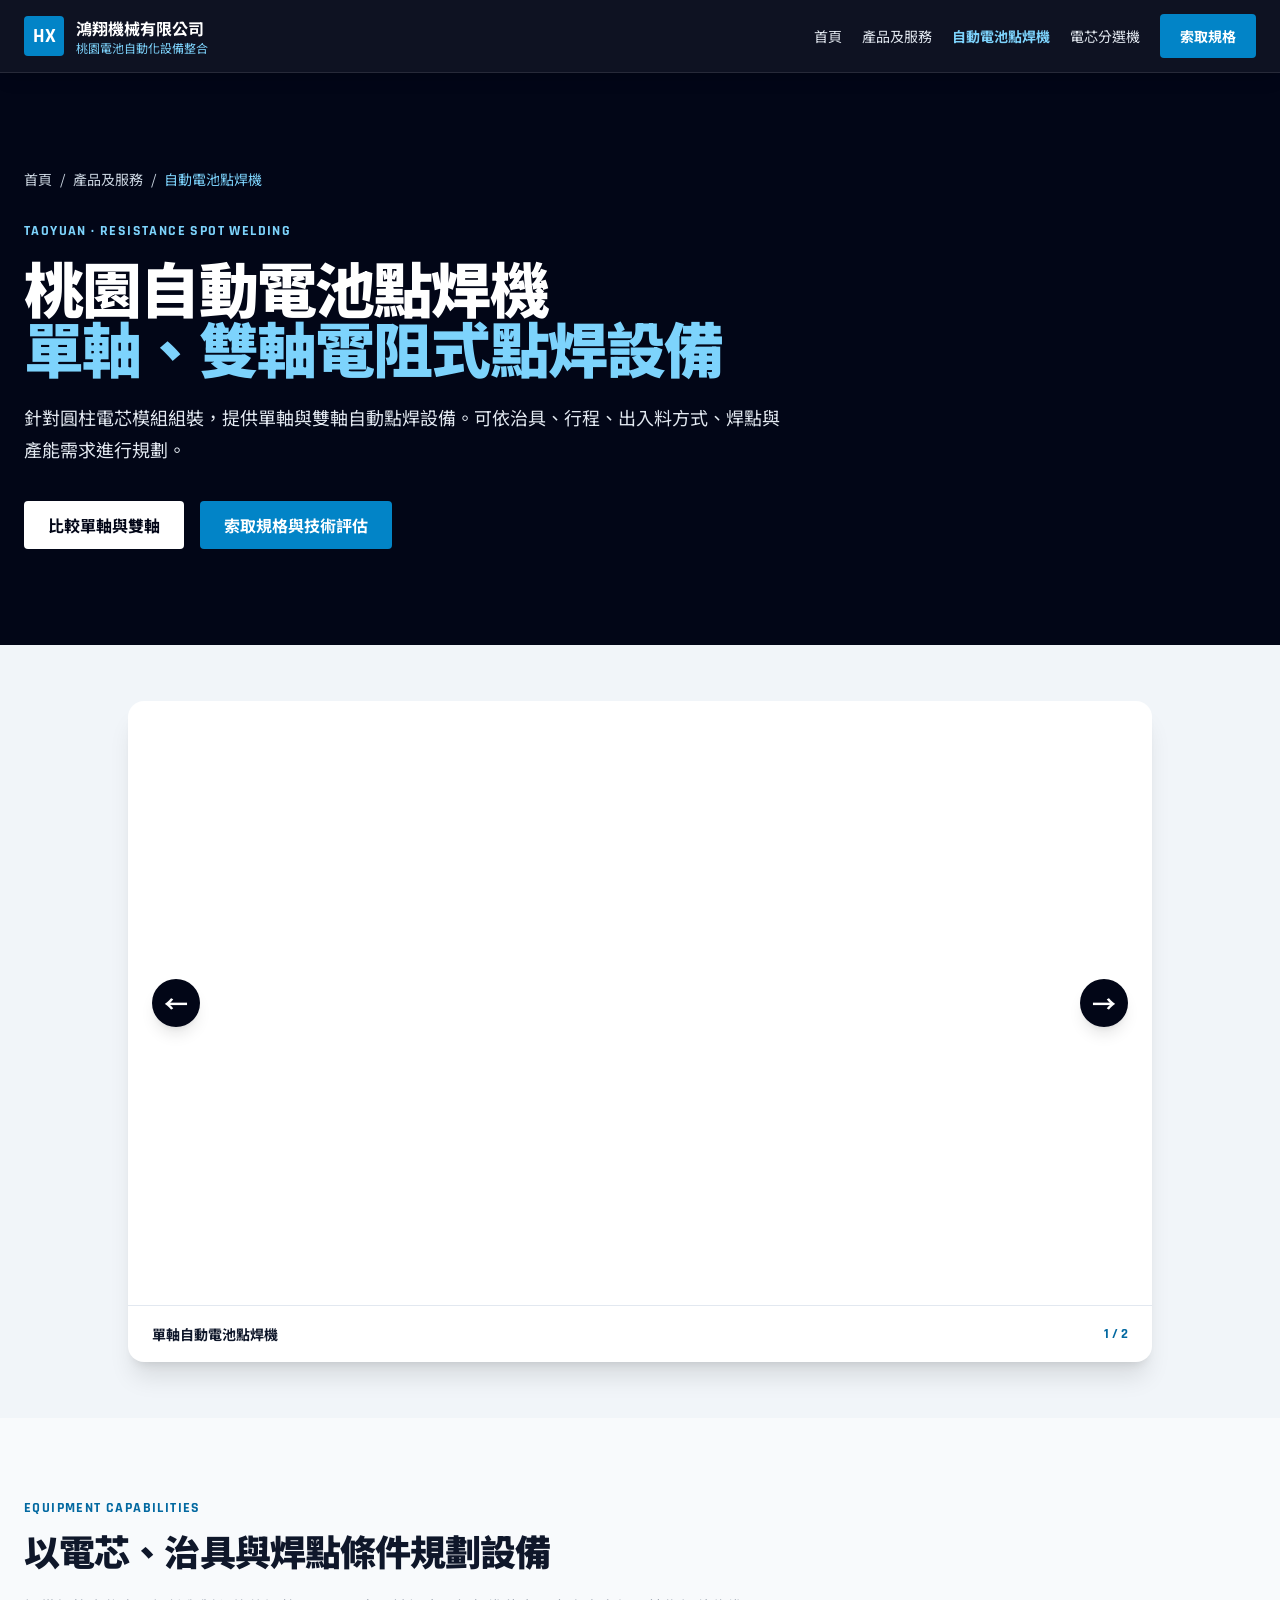
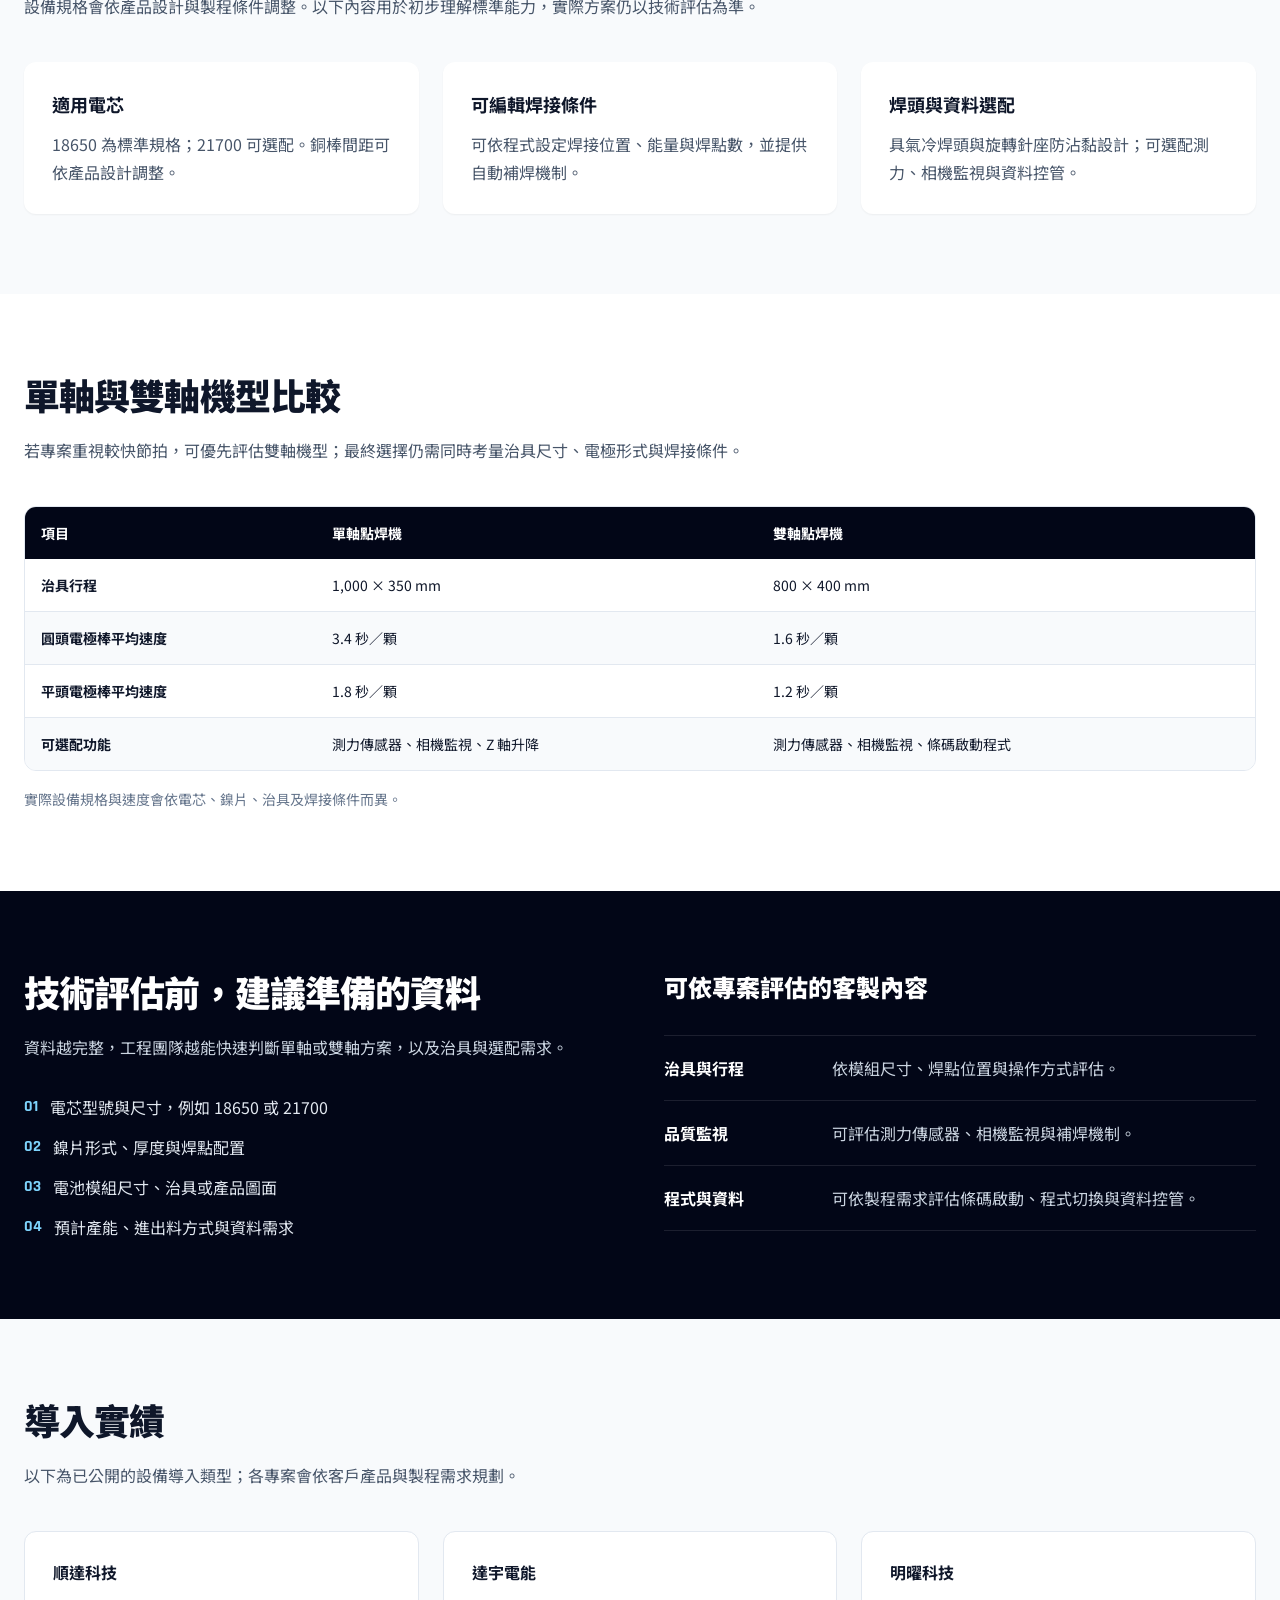
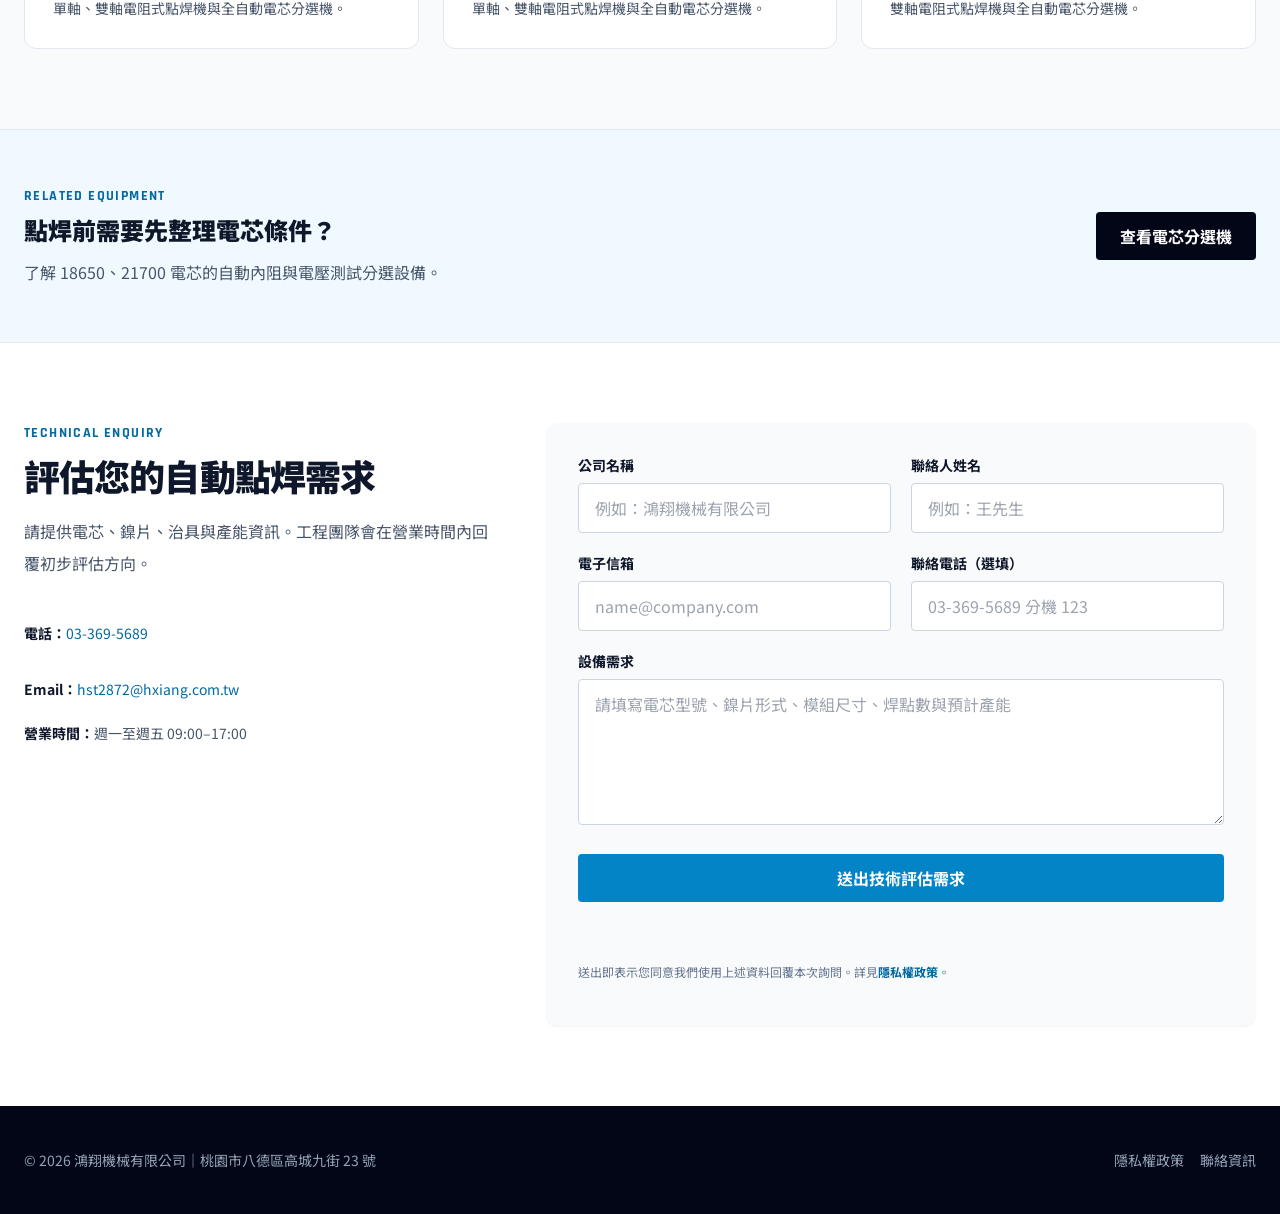
==== commit 6c9b2657: "Add machine carousel and consistent navigation" ====
--- a/automatic-battery-spot-welding-machine.html
+++ b/automatic-battery-spot-welding-machine.html
@@ -80,19 +80,21 @@
           <span class="block text-xs text-sky-300">桃園電池自動化設備整合</span>
         </span>
       </a>
-      <div class="hidden items-center gap-6 text-sm text-slate-200 md:flex">
+      <div class="hidden items-center gap-5 text-sm text-slate-200 lg:flex">
         <a href="/" class="inline-flex min-h-11 items-center hover:text-white">首頁</a>
         <a href="product-&-service.html" class="inline-flex min-h-11 items-center hover:text-white">產品及服務</a>
+        <a href="automatic-battery-spot-welding-machine.html" aria-current="page" class="inline-flex min-h-11 items-center font-bold text-sky-300">自動電池點焊機</a>
         <a href="battery-cell-sorting-machine.html" class="inline-flex min-h-11 items-center hover:text-white">電芯分選機</a>
         <a href="#enquiry" class="inline-flex min-h-11 items-center rounded bg-sky-600 px-5 font-bold text-white hover:bg-sky-500">索取規格</a>
       </div>
-      <button type="button" id="mobile-menu-btn" class="flex min-h-11 min-w-11 items-center justify-center rounded text-2xl focus-visible:outline focus-visible:outline-2 focus-visible:outline-offset-2 focus-visible:outline-sky-300 md:hidden" aria-label="開啟選單" aria-expanded="false" aria-controls="mobile-menu">
+      <button type="button" id="mobile-menu-btn" class="flex min-h-11 min-w-11 items-center justify-center rounded text-2xl focus-visible:outline focus-visible:outline-2 focus-visible:outline-offset-2 focus-visible:outline-sky-300 lg:hidden" aria-label="開啟選單" aria-expanded="false" aria-controls="mobile-menu">
         <span data-menu-icon aria-hidden="true">☰</span>
       </button>
     </nav>
-    <div id="mobile-menu" class="hidden border-t border-white/10 bg-slate-950 md:hidden" aria-hidden="true">
+    <div id="mobile-menu" class="hidden border-t border-white/10 bg-slate-950 lg:hidden" aria-hidden="true">
       <a href="/" class="flex min-h-11 items-center px-6 py-3">首頁</a>
       <a href="product-&-service.html" class="flex min-h-11 items-center border-t border-white/10 px-6 py-3">產品及服務</a>
+      <a href="automatic-battery-spot-welding-machine.html" aria-current="page" class="flex min-h-11 items-center border-t border-white/10 px-6 py-3 font-bold text-sky-300">自動電池點焊機</a>
       <a href="battery-cell-sorting-machine.html" class="flex min-h-11 items-center border-t border-white/10 px-6 py-3">電芯分選機</a>
       <a href="#enquiry" class="flex min-h-11 items-center border-t border-white/10 bg-sky-600 px-6 py-3 font-bold">索取規格與技術評估</a>
     </div>
@@ -121,14 +123,31 @@
     </section>
 
     <section aria-label="自動電池點焊設備展示" class="bg-slate-100 px-6 py-10 md:py-14">
-      <figure class="mx-auto max-w-5xl overflow-hidden rounded-2xl bg-white shadow-xl">
-        <div class="flex min-h-[320px] items-center justify-center p-4 sm:min-h-[440px] sm:p-8 lg:min-h-[560px]">
-          <picture>
-            <source type="image/webp" srcset="image/automatic-battery-spot-welding-machine-720.webp 720w, image/automatic-battery-spot-welding-machine.webp 1472w" sizes="(min-width: 1024px) 896px, calc(100vw - 80px)">
-            <img src="image/Dual-battery-spotwelder.png" alt="鴻翔雙軸電阻式自動電池點焊設備" width="1472" height="1956" fetchpriority="high" decoding="async" class="mx-auto max-h-[460px] w-auto max-w-full object-contain sm:max-h-[540px]">
-          </picture>
-        </div>
-        <figcaption class="border-t border-slate-200 px-6 py-4 text-center text-sm leading-6 text-slate-600">鴻翔雙軸電阻式自動電池點焊設備</figcaption>
+      <figure data-machine-carousel aria-roledescription="carousel" aria-label="單軸與雙軸自動電池點焊設備" class="relative mx-auto max-w-5xl overflow-hidden rounded-2xl bg-white shadow-xl">
+        <div class="relative">
+          <div data-machine-slide data-label="單軸自動電池點焊機" role="group" aria-roledescription="slide" aria-label="第 1 張，共 2 張">
+            <div class="flex min-h-[320px] items-center justify-center p-4 sm:min-h-[440px] sm:p-8 lg:min-h-[560px]">
+              <picture>
+                <source type="image/webp" srcset="image/single-axis-battery-spot-welding-machine-720.webp 720w, image/single-axis-battery-spot-welding-machine.webp 768w" sizes="(min-width: 1024px) 896px, calc(100vw - 80px)">
+                <img src="image/battery welding machine .png" alt="鴻翔單軸自動電池點焊機" width="768" height="1024" fetchpriority="high" decoding="async" class="mx-auto max-h-[460px] w-auto max-w-full object-contain sm:max-h-[540px]">
+              </picture>
+            </div>
+          </div>
+          <div data-machine-slide data-label="雙軸自動電池點焊機" role="group" aria-roledescription="slide" aria-label="第 2 張，共 2 張" class="hidden" aria-hidden="true">
+            <div class="flex min-h-[320px] items-center justify-center p-4 sm:min-h-[440px] sm:p-8 lg:min-h-[560px]">
+              <picture>
+                <source type="image/webp" srcset="image/automatic-battery-spot-welding-machine-720.webp 720w, image/automatic-battery-spot-welding-machine.webp 1472w" sizes="(min-width: 1024px) 896px, calc(100vw - 80px)">
+                <img src="image/Dual-battery-spotwelder.png" alt="鴻翔雙軸電阻式自動電池點焊設備" width="1472" height="1956" loading="lazy" decoding="async" class="mx-auto max-h-[460px] w-auto max-w-full object-contain sm:max-h-[540px]">
+              </picture>
+            </div>
+          </div>
+          <button type="button" data-carousel-prev aria-label="顯示上一個機型" class="absolute left-3 top-1/2 z-10 grid min-h-12 min-w-12 -translate-y-1/2 place-items-center rounded-full bg-slate-950 text-2xl font-bold text-white shadow-lg transition hover:bg-sky-600 focus-visible:outline focus-visible:outline-2 focus-visible:outline-offset-2 focus-visible:outline-sky-600 sm:left-6">←</button>
+          <button type="button" data-carousel-next aria-label="顯示下一個機型" class="absolute right-3 top-1/2 z-10 grid min-h-12 min-w-12 -translate-y-1/2 place-items-center rounded-full bg-slate-950 text-2xl font-bold text-white shadow-lg transition hover:bg-sky-600 focus-visible:outline focus-visible:outline-2 focus-visible:outline-offset-2 focus-visible:outline-sky-600 sm:right-6">→</button>
+        </div>
+        <figcaption aria-live="polite" class="flex items-center justify-between gap-4 border-t border-slate-200 px-6 py-4 text-sm leading-6 text-slate-600">
+          <span data-carousel-label class="font-bold text-slate-900">單軸自動電池點焊機</span>
+          <span data-carousel-count class="shrink-0 font-tech font-bold text-sky-700">1 / 2</span>
+        </figcaption>
       </figure>
     </section>
 
--- a/site.css
+++ b/site.css
@@ -1 +1 @@
-*,:after,:before{--tw-border-spacing-x:0;--tw-border-spacing-y:0;--tw-translate-x:0;--tw-translate-y:0;--tw-rotate:0;--tw-skew-x:0;--tw-skew-y:0;--tw-scale-x:1;--tw-scale-y:1;--tw-pan-x: ;--tw-pan-y: ;--tw-pinch-zoom: ;--tw-scroll-snap-strictness:proximity;--tw-gradient-from-position: ;--tw-gradient-via-position: ;--tw-gradient-to-position: ;--tw-ordinal: ;--tw-slashed-zero: ;--tw-numeric-figure: ;--tw-numeric-spacing: ;--tw-numeric-fraction: ;--tw-ring-inset: ;--tw-ring-offset-width:0px;--tw-ring-offset-color:#fff;--tw-ring-color:rgba(59,130,246,.5);--tw-ring-offset-shadow:0 0 #0000;--tw-ring-shadow:0 0 #0000;--tw-shadow:0 0 #0000;--tw-shadow-colored:0 0 #0000;--tw-blur: ;--tw-brightness: ;--tw-contrast: ;--tw-grayscale: ;--tw-hue-rotate: ;--tw-invert: ;--tw-saturate: ;--tw-sepia: ;--tw-drop-shadow: ;--tw-backdrop-blur: ;--tw-backdrop-brightness: ;--tw-backdrop-contrast: ;--tw-backdrop-grayscale: ;--tw-backdrop-hue-rotate: ;--tw-backdrop-invert: ;--tw-backdrop-opacity: ;--tw-backdrop-saturate: ;--tw-backdrop-sepia: ;--tw-contain-size: ;--tw-contain-layout: ;--tw-contain-paint: ;--tw-contain-style: }::backdrop{--tw-border-spacing-x:0;--tw-border-spacing-y:0;--tw-translate-x:0;--tw-translate-y:0;--tw-rotate:0;--tw-skew-x:0;--tw-skew-y:0;--tw-scale-x:1;--tw-scale-y:1;--tw-pan-x: ;--tw-pan-y: ;--tw-pinch-zoom: ;--tw-scroll-snap-strictness:proximity;--tw-gradient-from-position: ;--tw-gradient-via-position: ;--tw-gradient-to-position: ;--tw-ordinal: ;--tw-slashed-zero: ;--tw-numeric-figure: ;--tw-numeric-spacing: ;--tw-numeric-fraction: ;--tw-ring-inset: ;--tw-ring-offset-width:0px;--tw-ring-offset-color:#fff;--tw-ring-color:rgba(59,130,246,.5);--tw-ring-offset-shadow:0 0 #0000;--tw-ring-shadow:0 0 #0000;--tw-shadow:0 0 #0000;--tw-shadow-colored:0 0 #0000;--tw-blur: ;--tw-brightness: ;--tw-contrast: ;--tw-grayscale: ;--tw-hue-rotate: ;--tw-invert: ;--tw-saturate: ;--tw-sepia: ;--tw-drop-shadow: ;--tw-backdrop-blur: ;--tw-backdrop-brightness: ;--tw-backdrop-contrast: ;--tw-backdrop-grayscale: ;--tw-backdrop-hue-rotate: ;--tw-backdrop-invert: ;--tw-backdrop-opacity: ;--tw-backdrop-saturate: ;--tw-backdrop-sepia: ;--tw-contain-size: ;--tw-contain-layout: ;--tw-contain-paint: ;--tw-contain-style: }/*! tailwindcss v3.4.17 | MIT License | https://tailwindcss.com*/*,:after,:before{box-sizing:border-box;border:0 solid #e5e7eb}:after,:before{--tw-content:""}:host,html{line-height:1.5;-webkit-text-size-adjust:100%;-moz-tab-size:4;-o-tab-size:4;tab-size:4;font-family:Noto Sans TC,sans-serif;font-feature-settings:normal;font-variation-settings:normal;-webkit-tap-highlight-color:transparent}body{margin:0;line-height:inherit}hr{height:0;color:inherit;border-top-width:1px}abbr:where([title]){-webkit-text-decoration:underline dotted;text-decoration:underline dotted}h1,h2,h3,h4,h5,h6{font-size:inherit;font-weight:inherit}a{color:inherit;text-decoration:inherit}b,strong{font-weight:bolder}code,kbd,pre,samp{font-family:ui-monospace,SFMono-Regular,Menlo,Monaco,Consolas,Liberation Mono,Courier New,monospace;font-feature-settings:normal;font-variation-settings:normal;font-size:1em}small{font-size:80%}sub,sup{font-size:75%;line-height:0;position:relative;vertical-align:baseline}sub{bottom:-.25em}sup{top:-.5em}table{text-indent:0;border-color:inherit;border-collapse:collapse}button,input,optgroup,select,textarea{font-family:inherit;font-feature-settings:inherit;font-variation-settings:inherit;font-size:100%;font-weight:inherit;line-height:inherit;letter-spacing:inherit;color:inherit;margin:0;padding:0}button,select{text-transform:none}button,input:where([type=button]),input:where([type=reset]),input:where([type=submit]){-webkit-appearance:button;background-color:transparent;background-image:none}:-moz-focusring{outline:auto}:-moz-ui-invalid{box-shadow:none}progress{vertical-align:baseline}::-webkit-inner-spin-button,::-webkit-outer-spin-button{height:auto}[type=search]{-webkit-appearance:textfield;outline-offset:-2px}::-webkit-search-decoration{-webkit-appearance:none}::-webkit-file-upload-button{-webkit-appearance:button;font:inherit}summary{display:list-item}blockquote,dd,dl,figure,h1,h2,h3,h4,h5,h6,hr,p,pre{margin:0}fieldset{margin:0}fieldset,legend{padding:0}menu,ol,ul{list-style:none;margin:0;padding:0}dialog{padding:0}textarea{resize:vertical}input::-moz-placeholder,textarea::-moz-placeholder{opacity:1;color:#9ca3af}input::placeholder,textarea::placeholder{opacity:1;color:#9ca3af}[role=button],button{cursor:pointer}:disabled{cursor:default}audio,canvas,embed,iframe,img,object,svg,video{display:block;vertical-align:middle}img,video{max-width:100%;height:auto}[hidden]:where(:not([hidden=until-found])){display:none}.\!container{width:100%!important}.container{width:100%}@media (min-width:640px){.\!container{max-width:640px!important}.container{max-width:640px}}@media (min-width:768px){.\!container{max-width:768px!important}.container{max-width:768px}}@media (min-width:1024px){.\!container{max-width:1024px!important}.container{max-width:1024px}}@media (min-width:1280px){.\!container{max-width:1280px!important}.container{max-width:1280px}}@media (min-width:1536px){.\!container{max-width:1536px!important}.container{max-width:1536px}}.sr-only{position:absolute;width:1px;height:1px;padding:0;margin:-1px;overflow:hidden;clip:rect(0,0,0,0);white-space:nowrap;border-width:0}.pointer-events-none{pointer-events:none}.fixed{position:fixed}.absolute{position:absolute}.relative{position:relative}.sticky{position:sticky}.inset-0{inset:0}.-left-\[10000px\]{left:-10000px}.left-0{left:0}.right-4{right:1rem}.top-0{top:0}.top-4{top:1rem}.top-full{top:100%}.z-10{z-index:10}.z-20{z-index:20}.z-40{z-index:40}.z-50{z-index:50}.mx-auto{margin-left:auto;margin-right:auto}.mb-1{margin-bottom:.25rem}.mb-10{margin-bottom:2.5rem}.mb-16{margin-bottom:4rem}.mb-2{margin-bottom:.5rem}.mb-3{margin-bottom:.75rem}.mb-4{margin-bottom:1rem}.mb-6{margin-bottom:1.5rem}.mb-8{margin-bottom:2rem}.mt-1{margin-top:.25rem}.mt-10{margin-top:2.5rem}.mt-16{margin-top:4rem}.mt-2{margin-top:.5rem}.mt-3{margin-top:.75rem}.mt-4{margin-top:1rem}.mt-5{margin-top:1.25rem}.mt-6{margin-top:1.5rem}.mt-8{margin-top:2rem}.mt-9{margin-top:2.25rem}.mt-auto{margin-top:auto}.line-clamp-3{overflow:hidden;display:-webkit-box;-webkit-box-orient:vertical;-webkit-line-clamp:3}.block{display:block}.inline-block{display:inline-block}.flex{display:flex}.inline-flex{display:inline-flex}.table{display:table}.grid{display:grid}.hidden{display:none}.h-10{height:2.5rem}.h-60{height:15rem}.h-80{height:20rem}.h-full{height:100%}.max-h-\[460px\]{max-height:460px}.max-h-\[560px\]{max-height:560px}.min-h-11{min-height:2.75rem}.min-h-12{min-height:3rem}.min-h-6{min-height:1.5rem}.min-h-\[280px\]{min-height:280px}.min-h-\[320px\]{min-height:320px}.min-h-\[520px\]{min-height:520px}.min-h-screen{min-height:100vh}.w-10{width:2.5rem}.w-auto{width:auto}.w-full{width:100%}.min-w-11{min-width:2.75rem}.min-w-\[720px\]{min-width:720px}.max-w-2xl{max-width:42rem}.max-w-3xl{max-width:48rem}.max-w-4xl{max-width:56rem}.max-w-5xl{max-width:64rem}.max-w-7xl{max-width:80rem}.max-w-full{max-width:100%}.shrink-0{flex-shrink:0}.transform{transform:translate(var(--tw-translate-x),var(--tw-translate-y)) rotate(var(--tw-rotate)) skewX(var(--tw-skew-x)) skewY(var(--tw-skew-y)) scaleX(var(--tw-scale-x)) scaleY(var(--tw-scale-y))}.cursor-wait{cursor:wait}.resize-none{resize:none}.resize-y{resize:vertical}.resize{resize:both}.grid-cols-1{grid-template-columns:repeat(1,minmax(0,1fr))}.flex-col{flex-direction:column}.flex-wrap{flex-wrap:wrap}.place-items-center{place-items:center}.items-start{align-items:flex-start}.items-center{align-items:center}.justify-center{justify-content:center}.justify-between{justify-content:space-between}.gap-12{gap:3rem}.gap-2{gap:.5rem}.gap-3{gap:.75rem}.gap-4{gap:1rem}.gap-5{gap:1.25rem}.gap-6{gap:1.5rem}.gap-8{gap:2rem}.space-y-10>:not([hidden])~:not([hidden]){--tw-space-y-reverse:0;margin-top:calc(2.5rem*(1 - var(--tw-space-y-reverse)));margin-bottom:calc(2.5rem*var(--tw-space-y-reverse))}.space-y-2>:not([hidden])~:not([hidden]){--tw-space-y-reverse:0;margin-top:calc(.5rem*(1 - var(--tw-space-y-reverse)));margin-bottom:calc(.5rem*var(--tw-space-y-reverse))}.space-y-3>:not([hidden])~:not([hidden]){--tw-space-y-reverse:0;margin-top:calc(.75rem*(1 - var(--tw-space-y-reverse)));margin-bottom:calc(.75rem*var(--tw-space-y-reverse))}.space-y-4>:not([hidden])~:not([hidden]){--tw-space-y-reverse:0;margin-top:calc(1rem*(1 - var(--tw-space-y-reverse)));margin-bottom:calc(1rem*var(--tw-space-y-reverse))}.space-y-6>:not([hidden])~:not([hidden]){--tw-space-y-reverse:0;margin-top:calc(1.5rem*(1 - var(--tw-space-y-reverse)));margin-bottom:calc(1.5rem*var(--tw-space-y-reverse))}.divide-y>:not([hidden])~:not([hidden]){--tw-divide-y-reverse:0;border-top-width:calc(1px*(1 - var(--tw-divide-y-reverse)));border-bottom-width:calc(1px*var(--tw-divide-y-reverse))}.divide-slate-200>:not([hidden])~:not([hidden]){--tw-divide-opacity:1;border-color:rgb(226 232 240/var(--tw-divide-opacity,1))}.divide-white\/10>:not([hidden])~:not([hidden]){border-color:hsla(0,0%,100%,.1)}.overflow-hidden{overflow:hidden}.overflow-x-auto{overflow-x:auto}.overflow-x-hidden{overflow-x:hidden}.scroll-smooth{scroll-behavior:smooth}.break-all{word-break:break-all}.rounded{border-radius:.25rem}.rounded-2xl{border-radius:1rem}.rounded-lg{border-radius:.5rem}.rounded-xl{border-radius:.75rem}.border{border-width:1px}.border-y{border-top-width:1px}.border-b,.border-y{border-bottom-width:1px}.border-b-2{border-bottom-width:2px}.border-t{border-top-width:1px}.border-gray-100{--tw-border-opacity:1;border-color:rgb(243 244 246/var(--tw-border-opacity,1))}.border-gray-200{--tw-border-opacity:1;border-color:rgb(229 231 235/var(--tw-border-opacity,1))}.border-industrial-accent{--tw-border-opacity:1;border-color:rgb(2 132 199/var(--tw-border-opacity,1))}.border-slate-200{--tw-border-opacity:1;border-color:rgb(226 232 240/var(--tw-border-opacity,1))}.border-slate-300{--tw-border-opacity:1;border-color:rgb(203 213 225/var(--tw-border-opacity,1))}.border-transparent{border-color:transparent}.border-white\/10{border-color:hsla(0,0%,100%,.1)}.border-white\/20{border-color:hsla(0,0%,100%,.2)}.border-white\/30{border-color:hsla(0,0%,100%,.3)}.border-white\/5{border-color:hsla(0,0%,100%,.05)}.bg-gray-50{--tw-bg-opacity:1;background-color:rgb(249 250 251/var(--tw-bg-opacity,1))}.bg-industrial-900{--tw-bg-opacity:1;background-color:rgb(15 23 42/var(--tw-bg-opacity,1))}.bg-industrial-900\/40{background-color:rgba(15,23,42,.4)}.bg-industrial-900\/75{background-color:rgba(15,23,42,.75)}.bg-industrial-900\/90{background-color:rgba(15,23,42,.9)}.bg-industrial-900\/95{background-color:rgba(15,23,42,.95)}.bg-industrial-accent{--tw-bg-opacity:1;background-color:rgb(2 132 199/var(--tw-bg-opacity,1))}.bg-industrial-light{--tw-bg-opacity:1;background-color:rgb(248 250 252/var(--tw-bg-opacity,1))}.bg-sky-50{--tw-bg-opacity:1;background-color:rgb(240 249 255/var(--tw-bg-opacity,1))}.bg-sky-600{--tw-bg-opacity:1;background-color:rgb(2 132 199/var(--tw-bg-opacity,1))}.bg-slate-100{--tw-bg-opacity:1;background-color:rgb(241 245 249/var(--tw-bg-opacity,1))}.bg-slate-50{--tw-bg-opacity:1;background-color:rgb(248 250 252/var(--tw-bg-opacity,1))}.bg-slate-950{--tw-bg-opacity:1;background-color:rgb(2 6 23/var(--tw-bg-opacity,1))}.bg-slate-950\/95{background-color:rgba(2,6,23,.95)}.bg-white{--tw-bg-opacity:1;background-color:rgb(255 255 255/var(--tw-bg-opacity,1))}.bg-white\/5{background-color:hsla(0,0%,100%,.05)}.bg-\[url\(\'https\:\/\/images\.unsplash\.com\/photo-1581091226825-a6a2a5aee158\?q\=80\&w\=2070\&auto\=format\&fit\=crop\'\)\]{background-image:url(https://images.unsplash.com/photo-1581091226825-a6a2a5aee158?q=80&w=2070&auto=format&fit=crop)}.bg-\[url\(\'image\/solar_factor\.jpg\'\)\]{background-image:url(image/solar_factor.jpg)}.bg-cover{background-size:cover}.bg-center{background-position:50%}.object-contain{-o-object-fit:contain;object-fit:contain}.object-cover{-o-object-fit:cover;object-fit:cover}.p-10{padding:2.5rem}.p-4{padding:1rem}.p-5{padding:1.25rem}.p-6{padding:1.5rem}.p-7{padding:1.75rem}.px-1{padding-left:.25rem;padding-right:.25rem}.px-2{padding-left:.5rem;padding-right:.5rem}.px-4{padding-left:1rem;padding-right:1rem}.px-5{padding-left:1.25rem;padding-right:1.25rem}.px-6{padding-left:1.5rem;padding-right:1.5rem}.px-8{padding-left:2rem;padding-right:2rem}.py-1{padding-top:.25rem;padding-bottom:.25rem}.py-10{padding-top:2.5rem;padding-bottom:2.5rem}.py-14{padding-top:3.5rem;padding-bottom:3.5rem}.py-16{padding-top:4rem;padding-bottom:4rem}.py-2{padding-top:.5rem;padding-bottom:.5rem}.py-20{padding-top:5rem;padding-bottom:5rem}.py-24{padding-top:6rem;padding-bottom:6rem}.py-3{padding-top:.75rem;padding-bottom:.75rem}.py-4{padding-top:1rem;padding-bottom:1rem}.py-5{padding-top:1.25rem;padding-bottom:1.25rem}.py-7{padding-top:1.75rem;padding-bottom:1.75rem}.py-8{padding-top:2rem;padding-bottom:2rem}.pb-2{padding-bottom:.5rem}.pb-4{padding-bottom:1rem}.pt-20{padding-top:5rem}.pt-24{padding-top:6rem}.pt-4{padding-top:1rem}.pt-6{padding-top:1.5rem}.text-left{text-align:left}.text-center{text-align:center}.font-sans{font-family:Noto Sans TC,sans-serif}.font-tech{font-family:Rajdhani,Noto Sans TC,sans-serif}.text-2xl{font-size:1.5rem;line-height:2rem}.text-3xl{font-size:1.875rem;line-height:2.25rem}.text-4xl{font-size:2.25rem;line-height:2.5rem}.text-base{font-size:1rem;line-height:1.5rem}.text-lg{font-size:1.125rem;line-height:1.75rem}.text-sm{font-size:.875rem;line-height:1.25rem}.text-xl{font-size:1.25rem;line-height:1.75rem}.text-xs{font-size:.75rem;line-height:1rem}.font-black{font-weight:900}.font-bold{font-weight:700}.font-medium{font-weight:500}.font-normal{font-weight:400}.uppercase{text-transform:uppercase}.not-italic{font-style:normal}.leading-6{line-height:1.5rem}.leading-7{line-height:1.75rem}.leading-8{line-height:2rem}.leading-relaxed{line-height:1.625}.leading-tight{line-height:1.25}.tracking-\[-0\.03em\]{letter-spacing:-.03em}.tracking-tight{letter-spacing:-.025em}.tracking-wider{letter-spacing:.05em}.tracking-widest{letter-spacing:.1em}.text-\[\#38bdf8\]{--tw-text-opacity:1;color:rgb(56 189 248/var(--tw-text-opacity,1))}.text-gray-300{--tw-text-opacity:1;color:rgb(209 213 219/var(--tw-text-opacity,1))}.text-gray-400{--tw-text-opacity:1;color:rgb(156 163 175/var(--tw-text-opacity,1))}.text-gray-500{--tw-text-opacity:1;color:rgb(107 114 128/var(--tw-text-opacity,1))}.text-gray-600{--tw-text-opacity:1;color:rgb(75 85 99/var(--tw-text-opacity,1))}.text-gray-700{--tw-text-opacity:1;color:rgb(55 65 81/var(--tw-text-opacity,1))}.text-industrial-900{--tw-text-opacity:1;color:rgb(15 23 42/var(--tw-text-opacity,1))}.text-industrial-accent{--tw-text-opacity:1;color:rgb(2 132 199/var(--tw-text-opacity,1))}.text-sky-300{--tw-text-opacity:1;color:rgb(125 211 252/var(--tw-text-opacity,1))}.text-sky-700{--tw-text-opacity:1;color:rgb(3 105 161/var(--tw-text-opacity,1))}.text-slate-200{--tw-text-opacity:1;color:rgb(226 232 240/var(--tw-text-opacity,1))}.text-slate-300{--tw-text-opacity:1;color:rgb(203 213 225/var(--tw-text-opacity,1))}.text-slate-400{--tw-text-opacity:1;color:rgb(148 163 184/var(--tw-text-opacity,1))}.text-slate-500{--tw-text-opacity:1;color:rgb(100 116 139/var(--tw-text-opacity,1))}.text-slate-600{--tw-text-opacity:1;color:rgb(71 85 105/var(--tw-text-opacity,1))}.text-slate-700{--tw-text-opacity:1;color:rgb(51 65 85/var(--tw-text-opacity,1))}.text-slate-900{--tw-text-opacity:1;color:rgb(15 23 42/var(--tw-text-opacity,1))}.text-slate-950{--tw-text-opacity:1;color:rgb(2 6 23/var(--tw-text-opacity,1))}.text-white{--tw-text-opacity:1;color:rgb(255 255 255/var(--tw-text-opacity,1))}.underline-offset-4{text-underline-offset:4px}.antialiased{-webkit-font-smoothing:antialiased;-moz-osx-font-smoothing:grayscale}.opacity-0{opacity:0}.opacity-10{opacity:.1}.opacity-20{opacity:.2}.opacity-50{opacity:.5}.opacity-70{opacity:.7}.shadow-2xl{--tw-shadow:0 25px 50px -12px rgba(0,0,0,.25);--tw-shadow-colored:0 25px 50px -12px var(--tw-shadow-color)}.shadow-2xl,.shadow-\[0_0_15px_rgba\(2\2c 132\2c 199\2c 0\.4\)\]{box-shadow:var(--tw-ring-offset-shadow,0 0 #0000),var(--tw-ring-shadow,0 0 #0000),var(--tw-shadow)}.shadow-\[0_0_15px_rgba\(2\2c 132\2c 199\2c 0\.4\)\]{--tw-shadow:0 0 15px rgba(2,132,199,.4);--tw-shadow-colored:0 0 15px var(--tw-shadow-color)}.shadow-lg{--tw-shadow:0 10px 15px -3px rgba(0,0,0,.1),0 4px 6px -4px rgba(0,0,0,.1);--tw-shadow-colored:0 10px 15px -3px var(--tw-shadow-color),0 4px 6px -4px var(--tw-shadow-color)}.shadow-lg,.shadow-sm{box-shadow:var(--tw-ring-offset-shadow,0 0 #0000),var(--tw-ring-shadow,0 0 #0000),var(--tw-shadow)}.shadow-sm{--tw-shadow:0 1px 2px 0 rgba(0,0,0,.05);--tw-shadow-colored:0 1px 2px 0 var(--tw-shadow-color)}.shadow-xl{--tw-shadow:0 20px 25px -5px rgba(0,0,0,.1),0 8px 10px -6px rgba(0,0,0,.1);--tw-shadow-colored:0 20px 25px -5px var(--tw-shadow-color),0 8px 10px -6px var(--tw-shadow-color);box-shadow:var(--tw-ring-offset-shadow,0 0 #0000),var(--tw-ring-shadow,0 0 #0000),var(--tw-shadow)}.outline{outline-style:solid}.blur{--tw-blur:blur(8px)}.blur,.drop-shadow-lg{filter:var(--tw-blur) var(--tw-brightness) var(--tw-contrast) var(--tw-grayscale) var(--tw-hue-rotate) var(--tw-invert) var(--tw-saturate) var(--tw-sepia) var(--tw-drop-shadow)}.drop-shadow-lg{--tw-drop-shadow:drop-shadow(0 10px 8px rgba(0,0,0,.04)) drop-shadow(0 4px 3px rgba(0,0,0,.1))}.filter{filter:var(--tw-blur) var(--tw-brightness) var(--tw-contrast) var(--tw-grayscale) var(--tw-hue-rotate) var(--tw-invert) var(--tw-saturate) var(--tw-sepia) var(--tw-drop-shadow)}.backdrop-blur{--tw-backdrop-blur:blur(8px)}.backdrop-blur,.backdrop-blur-md{-webkit-backdrop-filter:var(--tw-backdrop-blur) var(--tw-backdrop-brightness) var(--tw-backdrop-contrast) var(--tw-backdrop-grayscale) var(--tw-backdrop-hue-rotate) var(--tw-backdrop-invert) var(--tw-backdrop-opacity) var(--tw-backdrop-saturate) var(--tw-backdrop-sepia);backdrop-filter:var(--tw-backdrop-blur) var(--tw-backdrop-brightness) var(--tw-backdrop-contrast) var(--tw-backdrop-grayscale) var(--tw-backdrop-hue-rotate) var(--tw-backdrop-invert) var(--tw-backdrop-opacity) var(--tw-backdrop-saturate) var(--tw-backdrop-sepia)}.backdrop-blur-md{--tw-backdrop-blur:blur(12px)}.backdrop-filter{-webkit-backdrop-filter:var(--tw-backdrop-blur) var(--tw-backdrop-brightness) var(--tw-backdrop-contrast) var(--tw-backdrop-grayscale) var(--tw-backdrop-hue-rotate) var(--tw-backdrop-invert) var(--tw-backdrop-opacity) var(--tw-backdrop-saturate) var(--tw-backdrop-sepia);backdrop-filter:var(--tw-backdrop-blur) var(--tw-backdrop-brightness) var(--tw-backdrop-contrast) var(--tw-backdrop-grayscale) var(--tw-backdrop-hue-rotate) var(--tw-backdrop-invert) var(--tw-backdrop-opacity) var(--tw-backdrop-saturate) var(--tw-backdrop-sepia)}.transition{transition-property:color,background-color,border-color,text-decoration-color,fill,stroke,opacity,box-shadow,transform,filter,-webkit-backdrop-filter;transition-property:color,background-color,border-color,text-decoration-color,fill,stroke,opacity,box-shadow,transform,filter,backdrop-filter;transition-property:color,background-color,border-color,text-decoration-color,fill,stroke,opacity,box-shadow,transform,filter,backdrop-filter,-webkit-backdrop-filter;transition-timing-function:cubic-bezier(.4,0,.2,1);transition-duration:.15s}.transition-all{transition-property:all;transition-timing-function:cubic-bezier(.4,0,.2,1);transition-duration:.15s}.transition-colors{transition-property:color,background-color,border-color,text-decoration-color,fill,stroke;transition-timing-function:cubic-bezier(.4,0,.2,1);transition-duration:.15s}.transition-transform{transition-property:transform;transition-timing-function:cubic-bezier(.4,0,.2,1);transition-duration:.15s}.delay-100{transition-delay:.1s}.delay-200{transition-delay:.2s}.duration-300{transition-duration:.3s}.duration-700{transition-duration:.7s}.ease-in-out{transition-timing-function:cubic-bezier(.4,0,.2,1)}.selection\:bg-industrial-accent ::-moz-selection{--tw-bg-opacity:1;background-color:rgb(2 132 199/var(--tw-bg-opacity,1))}.selection\:bg-industrial-accent ::selection{--tw-bg-opacity:1;background-color:rgb(2 132 199/var(--tw-bg-opacity,1))}.selection\:bg-sky-600 ::-moz-selection{--tw-bg-opacity:1;background-color:rgb(2 132 199/var(--tw-bg-opacity,1))}.selection\:bg-sky-600 ::selection{--tw-bg-opacity:1;background-color:rgb(2 132 199/var(--tw-bg-opacity,1))}.selection\:text-white ::-moz-selection{--tw-text-opacity:1;color:rgb(255 255 255/var(--tw-text-opacity,1))}.selection\:text-white ::selection{--tw-text-opacity:1;color:rgb(255 255 255/var(--tw-text-opacity,1))}.selection\:bg-industrial-accent::-moz-selection{--tw-bg-opacity:1;background-color:rgb(2 132 199/var(--tw-bg-opacity,1))}.selection\:bg-industrial-accent::selection{--tw-bg-opacity:1;background-color:rgb(2 132 199/var(--tw-bg-opacity,1))}.selection\:bg-sky-600::-moz-selection{--tw-bg-opacity:1;background-color:rgb(2 132 199/var(--tw-bg-opacity,1))}.selection\:bg-sky-600::selection{--tw-bg-opacity:1;background-color:rgb(2 132 199/var(--tw-bg-opacity,1))}.selection\:text-white::-moz-selection{--tw-text-opacity:1;color:rgb(255 255 255/var(--tw-text-opacity,1))}.selection\:text-white::selection{--tw-text-opacity:1;color:rgb(255 255 255/var(--tw-text-opacity,1))}.hover\:border-white:hover{--tw-border-opacity:1;border-color:rgb(255 255 255/var(--tw-border-opacity,1))}.hover\:bg-blue-600:hover{--tw-bg-opacity:1;background-color:rgb(37 99 235/var(--tw-bg-opacity,1))}.hover\:bg-gray-100:hover{--tw-bg-opacity:1;background-color:rgb(243 244 246/var(--tw-bg-opacity,1))}.hover\:bg-industrial-800:hover{--tw-bg-opacity:1;background-color:rgb(30 41 59/var(--tw-bg-opacity,1))}.hover\:bg-sky-500:hover{--tw-bg-opacity:1;background-color:rgb(14 165 233/var(--tw-bg-opacity,1))}.hover\:bg-slate-100:hover{--tw-bg-opacity:1;background-color:rgb(241 245 249/var(--tw-bg-opacity,1))}.hover\:bg-slate-800:hover{--tw-bg-opacity:1;background-color:rgb(30 41 59/var(--tw-bg-opacity,1))}.hover\:bg-white\/5:hover{background-color:hsla(0,0%,100%,.05)}.hover\:text-white:hover{--tw-text-opacity:1;color:rgb(255 255 255/var(--tw-text-opacity,1))}.hover\:underline:hover{text-decoration-line:underline}.hover\:shadow-\[0_0_25px_rgba\(2\2c 132\2c 199\2c 0\.6\)\]:hover{--tw-shadow:0 0 25px rgba(2,132,199,.6);--tw-shadow-colored:0 0 25px var(--tw-shadow-color);box-shadow:var(--tw-ring-offset-shadow,0 0 #0000),var(--tw-ring-shadow,0 0 #0000),var(--tw-shadow)}.focus\:not-sr-only:focus{position:static;width:auto;height:auto;padding:0;margin:0;overflow:visible;clip:auto;white-space:normal}.focus\:fixed:focus{position:fixed}.focus\:left-4:focus{left:1rem}.focus\:top-4:focus{top:1rem}.focus\:z-50:focus{z-index:50}.focus\:z-\[100\]:focus{z-index:100}.focus\:rounded:focus{border-radius:.25rem}.focus\:border-industrial-accent:focus,.focus\:border-sky-600:focus{--tw-border-opacity:1;border-color:rgb(2 132 199/var(--tw-border-opacity,1))}.focus\:bg-white:focus{--tw-bg-opacity:1;background-color:rgb(255 255 255/var(--tw-bg-opacity,1))}.focus\:px-4:focus{padding-left:1rem;padding-right:1rem}.focus\:py-3:focus{padding-top:.75rem;padding-bottom:.75rem}.focus\:font-bold:focus{font-weight:700}.focus\:text-industrial-900:focus{--tw-text-opacity:1;color:rgb(15 23 42/var(--tw-text-opacity,1))}.focus\:text-slate-950:focus{--tw-text-opacity:1;color:rgb(2 6 23/var(--tw-text-opacity,1))}.focus\:outline-none:focus{outline:2px solid transparent;outline-offset:2px}.focus\:ring-1:focus{--tw-ring-offset-shadow:var(--tw-ring-inset) 0 0 0 var(--tw-ring-offset-width) var(--tw-ring-offset-color);--tw-ring-shadow:var(--tw-ring-inset) 0 0 0 calc(1px + var(--tw-ring-offset-width)) var(--tw-ring-color)}.focus\:ring-1:focus,.focus\:ring-2:focus{box-shadow:var(--tw-ring-offset-shadow),var(--tw-ring-shadow),var(--tw-shadow,0 0 #0000)}.focus\:ring-2:focus{--tw-ring-offset-shadow:var(--tw-ring-inset) 0 0 0 var(--tw-ring-offset-width) var(--tw-ring-offset-color);--tw-ring-shadow:var(--tw-ring-inset) 0 0 0 calc(2px + var(--tw-ring-offset-width)) var(--tw-ring-color)}.focus\:ring-4:focus{--tw-ring-offset-shadow:var(--tw-ring-inset) 0 0 0 var(--tw-ring-offset-width) var(--tw-ring-offset-color);--tw-ring-shadow:var(--tw-ring-inset) 0 0 0 calc(4px + var(--tw-ring-offset-width)) var(--tw-ring-color);box-shadow:var(--tw-ring-offset-shadow),var(--tw-ring-shadow),var(--tw-shadow,0 0 #0000)}.focus\:ring-industrial-accent:focus{--tw-ring-opacity:1;--tw-ring-color:rgb(2 132 199/var(--tw-ring-opacity,1))}.focus\:ring-sky-200:focus{--tw-ring-opacity:1;--tw-ring-color:rgb(186 230 253/var(--tw-ring-opacity,1))}.focus\:ring-sky-300:focus{--tw-ring-opacity:1;--tw-ring-color:rgb(125 211 252/var(--tw-ring-opacity,1))}.focus-visible\:outline:focus-visible{outline-style:solid}.focus-visible\:outline-2:focus-visible{outline-width:2px}.focus-visible\:outline-offset-2:focus-visible{outline-offset:2px}.focus-visible\:outline-sky-300:focus-visible{outline-color:#7dd3fc}.disabled\:cursor-wait:disabled{cursor:wait}.disabled\:opacity-70:disabled{opacity:.7}.group:hover .group-hover\:scale-110{--tw-scale-x:1.1;--tw-scale-y:1.1;transform:translate(var(--tw-translate-x),var(--tw-translate-y)) rotate(var(--tw-rotate)) skewX(var(--tw-skew-x)) skewY(var(--tw-skew-y)) scaleX(var(--tw-scale-x)) scaleY(var(--tw-scale-y))}.group:hover .group-hover\:bg-transparent{background-color:transparent}.group:hover .group-hover\:bg-white{--tw-bg-opacity:1;background-color:rgb(255 255 255/var(--tw-bg-opacity,1))}.group:hover .group-hover\:text-industrial-accent{--tw-text-opacity:1;color:rgb(2 132 199/var(--tw-text-opacity,1))}@media (min-width:640px){.sm\:max-h-\[540px\]{max-height:540px}.sm\:min-h-\[440px\]{min-height:440px}.sm\:grid-cols-\[160px_1fr\]{grid-template-columns:160px 1fr}.sm\:p-8{padding:2rem}}@media (min-width:768px){.md\:flex{display:flex}.md\:hidden{display:none}.md\:h-\[450px\]{height:450px}.md\:grid-cols-2{grid-template-columns:repeat(2,minmax(0,1fr))}.md\:grid-cols-3{grid-template-columns:repeat(3,minmax(0,1fr))}.md\:grid-cols-4{grid-template-columns:repeat(4,minmax(0,1fr))}.md\:flex-row{flex-direction:row}.md\:items-center{align-items:center}.md\:p-8{padding:2rem}.md\:py-14{padding-top:3.5rem;padding-bottom:3.5rem}.md\:py-20{padding-top:5rem;padding-bottom:5rem}.md\:py-24{padding-top:6rem;padding-bottom:6rem}.md\:text-4xl{font-size:2.25rem;line-height:2.5rem}.md\:text-5xl{font-size:3rem;line-height:1}.md\:text-6xl{font-size:3.75rem;line-height:1}.md\:text-7xl{font-size:4.5rem;line-height:1}.md\:text-base{font-size:1rem;line-height:1.5rem}.md\:text-xl{font-size:1.25rem;line-height:1.75rem}.md\:leading-normal{line-height:1.5}}@media (min-width:1024px){.lg\:col-span-2{grid-column:span 2/span 2}.lg\:col-span-3{grid-column:span 3/span 3}.lg\:min-h-\[560px\]{min-height:560px}.lg\:grid-cols-2{grid-template-columns:repeat(2,minmax(0,1fr))}.lg\:grid-cols-5{grid-template-columns:repeat(5,minmax(0,1fr))}.lg\:grid-cols-\[0\.8fr_1\.2fr\]{grid-template-columns:.8fr 1.2fr}.lg\:p-14{padding:3.5rem}}+*,:after,:before{--tw-border-spacing-x:0;--tw-border-spacing-y:0;--tw-translate-x:0;--tw-translate-y:0;--tw-rotate:0;--tw-skew-x:0;--tw-skew-y:0;--tw-scale-x:1;--tw-scale-y:1;--tw-pan-x: ;--tw-pan-y: ;--tw-pinch-zoom: ;--tw-scroll-snap-strictness:proximity;--tw-gradient-from-position: ;--tw-gradient-via-position: ;--tw-gradient-to-position: ;--tw-ordinal: ;--tw-slashed-zero: ;--tw-numeric-figure: ;--tw-numeric-spacing: ;--tw-numeric-fraction: ;--tw-ring-inset: ;--tw-ring-offset-width:0px;--tw-ring-offset-color:#fff;--tw-ring-color:rgba(59,130,246,.5);--tw-ring-offset-shadow:0 0 #0000;--tw-ring-shadow:0 0 #0000;--tw-shadow:0 0 #0000;--tw-shadow-colored:0 0 #0000;--tw-blur: ;--tw-brightness: ;--tw-contrast: ;--tw-grayscale: ;--tw-hue-rotate: ;--tw-invert: ;--tw-saturate: ;--tw-sepia: ;--tw-drop-shadow: ;--tw-backdrop-blur: ;--tw-backdrop-brightness: ;--tw-backdrop-contrast: ;--tw-backdrop-grayscale: ;--tw-backdrop-hue-rotate: ;--tw-backdrop-invert: ;--tw-backdrop-opacity: ;--tw-backdrop-saturate: ;--tw-backdrop-sepia: ;--tw-contain-size: ;--tw-contain-layout: ;--tw-contain-paint: ;--tw-contain-style: }::backdrop{--tw-border-spacing-x:0;--tw-border-spacing-y:0;--tw-translate-x:0;--tw-translate-y:0;--tw-rotate:0;--tw-skew-x:0;--tw-skew-y:0;--tw-scale-x:1;--tw-scale-y:1;--tw-pan-x: ;--tw-pan-y: ;--tw-pinch-zoom: ;--tw-scroll-snap-strictness:proximity;--tw-gradient-from-position: ;--tw-gradient-via-position: ;--tw-gradient-to-position: ;--tw-ordinal: ;--tw-slashed-zero: ;--tw-numeric-figure: ;--tw-numeric-spacing: ;--tw-numeric-fraction: ;--tw-ring-inset: ;--tw-ring-offset-width:0px;--tw-ring-offset-color:#fff;--tw-ring-color:rgba(59,130,246,.5);--tw-ring-offset-shadow:0 0 #0000;--tw-ring-shadow:0 0 #0000;--tw-shadow:0 0 #0000;--tw-shadow-colored:0 0 #0000;--tw-blur: ;--tw-brightness: ;--tw-contrast: ;--tw-grayscale: ;--tw-hue-rotate: ;--tw-invert: ;--tw-saturate: ;--tw-sepia: ;--tw-drop-shadow: ;--tw-backdrop-blur: ;--tw-backdrop-brightness: ;--tw-backdrop-contrast: ;--tw-backdrop-grayscale: ;--tw-backdrop-hue-rotate: ;--tw-backdrop-invert: ;--tw-backdrop-opacity: ;--tw-backdrop-saturate: ;--tw-backdrop-sepia: ;--tw-contain-size: ;--tw-contain-layout: ;--tw-contain-paint: ;--tw-contain-style: }/*! tailwindcss v3.4.17 | MIT License | https://tailwindcss.com*/*,:after,:before{box-sizing:border-box;border:0 solid #e5e7eb}:after,:before{--tw-content:""}:host,html{line-height:1.5;-webkit-text-size-adjust:100%;-moz-tab-size:4;-o-tab-size:4;tab-size:4;font-family:Noto Sans TC,sans-serif;font-feature-settings:normal;font-variation-settings:normal;-webkit-tap-highlight-color:transparent}body{margin:0;line-height:inherit}hr{height:0;color:inherit;border-top-width:1px}abbr:where([title]){-webkit-text-decoration:underline dotted;text-decoration:underline dotted}h1,h2,h3,h4,h5,h6{font-size:inherit;font-weight:inherit}a{color:inherit;text-decoration:inherit}b,strong{font-weight:bolder}code,kbd,pre,samp{font-family:ui-monospace,SFMono-Regular,Menlo,Monaco,Consolas,Liberation Mono,Courier New,monospace;font-feature-settings:normal;font-variation-settings:normal;font-size:1em}small{font-size:80%}sub,sup{font-size:75%;line-height:0;position:relative;vertical-align:baseline}sub{bottom:-.25em}sup{top:-.5em}table{text-indent:0;border-color:inherit;border-collapse:collapse}button,input,optgroup,select,textarea{font-family:inherit;font-feature-settings:inherit;font-variation-settings:inherit;font-size:100%;font-weight:inherit;line-height:inherit;letter-spacing:inherit;color:inherit;margin:0;padding:0}button,select{text-transform:none}button,input:where([type=button]),input:where([type=reset]),input:where([type=submit]){-webkit-appearance:button;background-color:transparent;background-image:none}:-moz-focusring{outline:auto}:-moz-ui-invalid{box-shadow:none}progress{vertical-align:baseline}::-webkit-inner-spin-button,::-webkit-outer-spin-button{height:auto}[type=search]{-webkit-appearance:textfield;outline-offset:-2px}::-webkit-search-decoration{-webkit-appearance:none}::-webkit-file-upload-button{-webkit-appearance:button;font:inherit}summary{display:list-item}blockquote,dd,dl,figure,h1,h2,h3,h4,h5,h6,hr,p,pre{margin:0}fieldset{margin:0}fieldset,legend{padding:0}menu,ol,ul{list-style:none;margin:0;padding:0}dialog{padding:0}textarea{resize:vertical}input::-moz-placeholder,textarea::-moz-placeholder{opacity:1;color:#9ca3af}input::placeholder,textarea::placeholder{opacity:1;color:#9ca3af}[role=button],button{cursor:pointer}:disabled{cursor:default}audio,canvas,embed,iframe,img,object,svg,video{display:block;vertical-align:middle}img,video{max-width:100%;height:auto}[hidden]:where(:not([hidden=until-found])){display:none}.\!container{width:100%!important}.container{width:100%}@media (min-width:640px){.\!container{max-width:640px!important}.container{max-width:640px}}@media (min-width:768px){.\!container{max-width:768px!important}.container{max-width:768px}}@media (min-width:1024px){.\!container{max-width:1024px!important}.container{max-width:1024px}}@media (min-width:1280px){.\!container{max-width:1280px!important}.container{max-width:1280px}}@media (min-width:1536px){.\!container{max-width:1536px!important}.container{max-width:1536px}}.sr-only{position:absolute;width:1px;height:1px;padding:0;margin:-1px;overflow:hidden;clip:rect(0,0,0,0);white-space:nowrap;border-width:0}.pointer-events-none{pointer-events:none}.fixed{position:fixed}.absolute{position:absolute}.relative{position:relative}.sticky{position:sticky}.inset-0{inset:0}.-left-\[10000px\]{left:-10000px}.left-0{left:0}.left-3{left:.75rem}.right-3{right:.75rem}.right-4{right:1rem}.top-0{top:0}.top-1\/2{top:50%}.top-4{top:1rem}.top-full{top:100%}.z-10{z-index:10}.z-20{z-index:20}.z-40{z-index:40}.z-50{z-index:50}.mx-auto{margin-left:auto;margin-right:auto}.mb-1{margin-bottom:.25rem}.mb-10{margin-bottom:2.5rem}.mb-16{margin-bottom:4rem}.mb-2{margin-bottom:.5rem}.mb-3{margin-bottom:.75rem}.mb-4{margin-bottom:1rem}.mb-6{margin-bottom:1.5rem}.mb-8{margin-bottom:2rem}.mt-1{margin-top:.25rem}.mt-10{margin-top:2.5rem}.mt-16{margin-top:4rem}.mt-2{margin-top:.5rem}.mt-3{margin-top:.75rem}.mt-4{margin-top:1rem}.mt-5{margin-top:1.25rem}.mt-6{margin-top:1.5rem}.mt-8{margin-top:2rem}.mt-9{margin-top:2.25rem}.mt-auto{margin-top:auto}.line-clamp-3{overflow:hidden;display:-webkit-box;-webkit-box-orient:vertical;-webkit-line-clamp:3}.block{display:block}.inline-block{display:inline-block}.flex{display:flex}.inline-flex{display:inline-flex}.table{display:table}.grid{display:grid}.hidden{display:none}.h-10{height:2.5rem}.h-60{height:15rem}.h-80{height:20rem}.h-full{height:100%}.max-h-\[460px\]{max-height:460px}.max-h-\[560px\]{max-height:560px}.min-h-11{min-height:2.75rem}.min-h-12{min-height:3rem}.min-h-6{min-height:1.5rem}.min-h-\[280px\]{min-height:280px}.min-h-\[320px\]{min-height:320px}.min-h-\[520px\]{min-height:520px}.min-h-screen{min-height:100vh}.w-10{width:2.5rem}.w-auto{width:auto}.w-full{width:100%}.min-w-11{min-width:2.75rem}.min-w-12{min-width:3rem}.min-w-\[720px\]{min-width:720px}.max-w-2xl{max-width:42rem}.max-w-3xl{max-width:48rem}.max-w-4xl{max-width:56rem}.max-w-5xl{max-width:64rem}.max-w-7xl{max-width:80rem}.max-w-full{max-width:100%}.shrink-0{flex-shrink:0}.-translate-y-1\/2{--tw-translate-y:-50%}.-translate-y-1\/2,.transform{transform:translate(var(--tw-translate-x),var(--tw-translate-y)) rotate(var(--tw-rotate)) skewX(var(--tw-skew-x)) skewY(var(--tw-skew-y)) scaleX(var(--tw-scale-x)) scaleY(var(--tw-scale-y))}.cursor-wait{cursor:wait}.resize-none{resize:none}.resize-y{resize:vertical}.resize{resize:both}.grid-cols-1{grid-template-columns:repeat(1,minmax(0,1fr))}.flex-col{flex-direction:column}.flex-wrap{flex-wrap:wrap}.place-items-center{place-items:center}.items-start{align-items:flex-start}.items-center{align-items:center}.justify-center{justify-content:center}.justify-between{justify-content:space-between}.gap-12{gap:3rem}.gap-2{gap:.5rem}.gap-3{gap:.75rem}.gap-4{gap:1rem}.gap-5{gap:1.25rem}.gap-6{gap:1.5rem}.gap-8{gap:2rem}.space-y-10>:not([hidden])~:not([hidden]){--tw-space-y-reverse:0;margin-top:calc(2.5rem*(1 - var(--tw-space-y-reverse)));margin-bottom:calc(2.5rem*var(--tw-space-y-reverse))}.space-y-2>:not([hidden])~:not([hidden]){--tw-space-y-reverse:0;margin-top:calc(.5rem*(1 - var(--tw-space-y-reverse)));margin-bottom:calc(.5rem*var(--tw-space-y-reverse))}.space-y-3>:not([hidden])~:not([hidden]){--tw-space-y-reverse:0;margin-top:calc(.75rem*(1 - var(--tw-space-y-reverse)));margin-bottom:calc(.75rem*var(--tw-space-y-reverse))}.space-y-4>:not([hidden])~:not([hidden]){--tw-space-y-reverse:0;margin-top:calc(1rem*(1 - var(--tw-space-y-reverse)));margin-bottom:calc(1rem*var(--tw-space-y-reverse))}.space-y-6>:not([hidden])~:not([hidden]){--tw-space-y-reverse:0;margin-top:calc(1.5rem*(1 - var(--tw-space-y-reverse)));margin-bottom:calc(1.5rem*var(--tw-space-y-reverse))}.divide-y>:not([hidden])~:not([hidden]){--tw-divide-y-reverse:0;border-top-width:calc(1px*(1 - var(--tw-divide-y-reverse)));border-bottom-width:calc(1px*var(--tw-divide-y-reverse))}.divide-slate-200>:not([hidden])~:not([hidden]){--tw-divide-opacity:1;border-color:rgb(226 232 240/var(--tw-divide-opacity,1))}.divide-white\/10>:not([hidden])~:not([hidden]){border-color:hsla(0,0%,100%,.1)}.overflow-hidden{overflow:hidden}.overflow-x-auto{overflow-x:auto}.overflow-x-hidden{overflow-x:hidden}.scroll-smooth{scroll-behavior:smooth}.break-all{word-break:break-all}.rounded{border-radius:.25rem}.rounded-2xl{border-radius:1rem}.rounded-full{border-radius:9999px}.rounded-lg{border-radius:.5rem}.rounded-xl{border-radius:.75rem}.border{border-width:1px}.border-y{border-top-width:1px}.border-b,.border-y{border-bottom-width:1px}.border-b-2{border-bottom-width:2px}.border-t{border-top-width:1px}.border-gray-100{--tw-border-opacity:1;border-color:rgb(243 244 246/var(--tw-border-opacity,1))}.border-gray-200{--tw-border-opacity:1;border-color:rgb(229 231 235/var(--tw-border-opacity,1))}.border-industrial-accent{--tw-border-opacity:1;border-color:rgb(2 132 199/var(--tw-border-opacity,1))}.border-slate-200{--tw-border-opacity:1;border-color:rgb(226 232 240/var(--tw-border-opacity,1))}.border-slate-300{--tw-border-opacity:1;border-color:rgb(203 213 225/var(--tw-border-opacity,1))}.border-transparent{border-color:transparent}.border-white\/10{border-color:hsla(0,0%,100%,.1)}.border-white\/20{border-color:hsla(0,0%,100%,.2)}.border-white\/30{border-color:hsla(0,0%,100%,.3)}.border-white\/5{border-color:hsla(0,0%,100%,.05)}.bg-gray-50{--tw-bg-opacity:1;background-color:rgb(249 250 251/var(--tw-bg-opacity,1))}.bg-industrial-900{--tw-bg-opacity:1;background-color:rgb(15 23 42/var(--tw-bg-opacity,1))}.bg-industrial-900\/40{background-color:rgba(15,23,42,.4)}.bg-industrial-900\/75{background-color:rgba(15,23,42,.75)}.bg-industrial-900\/90{background-color:rgba(15,23,42,.9)}.bg-industrial-900\/95{background-color:rgba(15,23,42,.95)}.bg-industrial-accent{--tw-bg-opacity:1;background-color:rgb(2 132 199/var(--tw-bg-opacity,1))}.bg-industrial-light{--tw-bg-opacity:1;background-color:rgb(248 250 252/var(--tw-bg-opacity,1))}.bg-sky-50{--tw-bg-opacity:1;background-color:rgb(240 249 255/var(--tw-bg-opacity,1))}.bg-sky-600{--tw-bg-opacity:1;background-color:rgb(2 132 199/var(--tw-bg-opacity,1))}.bg-slate-100{--tw-bg-opacity:1;background-color:rgb(241 245 249/var(--tw-bg-opacity,1))}.bg-slate-50{--tw-bg-opacity:1;background-color:rgb(248 250 252/var(--tw-bg-opacity,1))}.bg-slate-950{--tw-bg-opacity:1;background-color:rgb(2 6 23/var(--tw-bg-opacity,1))}.bg-slate-950\/95{background-color:rgba(2,6,23,.95)}.bg-white{--tw-bg-opacity:1;background-color:rgb(255 255 255/var(--tw-bg-opacity,1))}.bg-white\/5{background-color:hsla(0,0%,100%,.05)}.bg-\[url\(\'https\:\/\/images\.unsplash\.com\/photo-1581091226825-a6a2a5aee158\?q\=80\&w\=2070\&auto\=format\&fit\=crop\'\)\]{background-image:url(https://images.unsplash.com/photo-1581091226825-a6a2a5aee158?q=80&w=2070&auto=format&fit=crop)}.bg-\[url\(\'image\/solar_factor\.jpg\'\)\]{background-image:url(image/solar_factor.jpg)}.bg-cover{background-size:cover}.bg-center{background-position:50%}.object-contain{-o-object-fit:contain;object-fit:contain}.object-cover{-o-object-fit:cover;object-fit:cover}.p-10{padding:2.5rem}.p-4{padding:1rem}.p-5{padding:1.25rem}.p-6{padding:1.5rem}.p-7{padding:1.75rem}.px-1{padding-left:.25rem;padding-right:.25rem}.px-2{padding-left:.5rem;padding-right:.5rem}.px-4{padding-left:1rem;padding-right:1rem}.px-5{padding-left:1.25rem;padding-right:1.25rem}.px-6{padding-left:1.5rem;padding-right:1.5rem}.px-8{padding-left:2rem;padding-right:2rem}.py-1{padding-top:.25rem;padding-bottom:.25rem}.py-10{padding-top:2.5rem;padding-bottom:2.5rem}.py-14{padding-top:3.5rem;padding-bottom:3.5rem}.py-16{padding-top:4rem;padding-bottom:4rem}.py-2{padding-top:.5rem;padding-bottom:.5rem}.py-20{padding-top:5rem;padding-bottom:5rem}.py-24{padding-top:6rem;padding-bottom:6rem}.py-3{padding-top:.75rem;padding-bottom:.75rem}.py-4{padding-top:1rem;padding-bottom:1rem}.py-5{padding-top:1.25rem;padding-bottom:1.25rem}.py-7{padding-top:1.75rem;padding-bottom:1.75rem}.py-8{padding-top:2rem;padding-bottom:2rem}.pb-2{padding-bottom:.5rem}.pb-4{padding-bottom:1rem}.pt-20{padding-top:5rem}.pt-24{padding-top:6rem}.pt-4{padding-top:1rem}.pt-6{padding-top:1.5rem}.text-left{text-align:left}.text-center{text-align:center}.font-sans{font-family:Noto Sans TC,sans-serif}.font-tech{font-family:Rajdhani,Noto Sans TC,sans-serif}.text-2xl{font-size:1.5rem;line-height:2rem}.text-3xl{font-size:1.875rem;line-height:2.25rem}.text-4xl{font-size:2.25rem;line-height:2.5rem}.text-base{font-size:1rem;line-height:1.5rem}.text-lg{font-size:1.125rem;line-height:1.75rem}.text-sm{font-size:.875rem;line-height:1.25rem}.text-xl{font-size:1.25rem;line-height:1.75rem}.text-xs{font-size:.75rem;line-height:1rem}.font-black{font-weight:900}.font-bold{font-weight:700}.font-medium{font-weight:500}.font-normal{font-weight:400}.uppercase{text-transform:uppercase}.not-italic{font-style:normal}.leading-6{line-height:1.5rem}.leading-7{line-height:1.75rem}.leading-8{line-height:2rem}.leading-relaxed{line-height:1.625}.leading-tight{line-height:1.25}.tracking-\[-0\.03em\]{letter-spacing:-.03em}.tracking-tight{letter-spacing:-.025em}.tracking-wider{letter-spacing:.05em}.tracking-widest{letter-spacing:.1em}.text-\[\#38bdf8\]{--tw-text-opacity:1;color:rgb(56 189 248/var(--tw-text-opacity,1))}.text-gray-300{--tw-text-opacity:1;color:rgb(209 213 219/var(--tw-text-opacity,1))}.text-gray-400{--tw-text-opacity:1;color:rgb(156 163 175/var(--tw-text-opacity,1))}.text-gray-500{--tw-text-opacity:1;color:rgb(107 114 128/var(--tw-text-opacity,1))}.text-gray-600{--tw-text-opacity:1;color:rgb(75 85 99/var(--tw-text-opacity,1))}.text-gray-700{--tw-text-opacity:1;color:rgb(55 65 81/var(--tw-text-opacity,1))}.text-industrial-900{--tw-text-opacity:1;color:rgb(15 23 42/var(--tw-text-opacity,1))}.text-industrial-accent{--tw-text-opacity:1;color:rgb(2 132 199/var(--tw-text-opacity,1))}.text-sky-300{--tw-text-opacity:1;color:rgb(125 211 252/var(--tw-text-opacity,1))}.text-sky-700{--tw-text-opacity:1;color:rgb(3 105 161/var(--tw-text-opacity,1))}.text-slate-200{--tw-text-opacity:1;color:rgb(226 232 240/var(--tw-text-opacity,1))}.text-slate-300{--tw-text-opacity:1;color:rgb(203 213 225/var(--tw-text-opacity,1))}.text-slate-400{--tw-text-opacity:1;color:rgb(148 163 184/var(--tw-text-opacity,1))}.text-slate-500{--tw-text-opacity:1;color:rgb(100 116 139/var(--tw-text-opacity,1))}.text-slate-600{--tw-text-opacity:1;color:rgb(71 85 105/var(--tw-text-opacity,1))}.text-slate-700{--tw-text-opacity:1;color:rgb(51 65 85/var(--tw-text-opacity,1))}.text-slate-900{--tw-text-opacity:1;color:rgb(15 23 42/var(--tw-text-opacity,1))}.text-slate-950{--tw-text-opacity:1;color:rgb(2 6 23/var(--tw-text-opacity,1))}.text-white{--tw-text-opacity:1;color:rgb(255 255 255/var(--tw-text-opacity,1))}.underline-offset-4{text-underline-offset:4px}.antialiased{-webkit-font-smoothing:antialiased;-moz-osx-font-smoothing:grayscale}.opacity-0{opacity:0}.opacity-10{opacity:.1}.opacity-20{opacity:.2}.opacity-50{opacity:.5}.opacity-70{opacity:.7}.shadow-2xl{--tw-shadow:0 25px 50px -12px rgba(0,0,0,.25);--tw-shadow-colored:0 25px 50px -12px var(--tw-shadow-color)}.shadow-2xl,.shadow-\[0_0_15px_rgba\(2\2c 132\2c 199\2c 0\.4\)\]{box-shadow:var(--tw-ring-offset-shadow,0 0 #0000),var(--tw-ring-shadow,0 0 #0000),var(--tw-shadow)}.shadow-\[0_0_15px_rgba\(2\2c 132\2c 199\2c 0\.4\)\]{--tw-shadow:0 0 15px rgba(2,132,199,.4);--tw-shadow-colored:0 0 15px var(--tw-shadow-color)}.shadow-lg{--tw-shadow:0 10px 15px -3px rgba(0,0,0,.1),0 4px 6px -4px rgba(0,0,0,.1);--tw-shadow-colored:0 10px 15px -3px var(--tw-shadow-color),0 4px 6px -4px var(--tw-shadow-color)}.shadow-lg,.shadow-sm{box-shadow:var(--tw-ring-offset-shadow,0 0 #0000),var(--tw-ring-shadow,0 0 #0000),var(--tw-shadow)}.shadow-sm{--tw-shadow:0 1px 2px 0 rgba(0,0,0,.05);--tw-shadow-colored:0 1px 2px 0 var(--tw-shadow-color)}.shadow-xl{--tw-shadow:0 20px 25px -5px rgba(0,0,0,.1),0 8px 10px -6px rgba(0,0,0,.1);--tw-shadow-colored:0 20px 25px -5px var(--tw-shadow-color),0 8px 10px -6px var(--tw-shadow-color);box-shadow:var(--tw-ring-offset-shadow,0 0 #0000),var(--tw-ring-shadow,0 0 #0000),var(--tw-shadow)}.outline{outline-style:solid}.blur{--tw-blur:blur(8px)}.blur,.drop-shadow-lg{filter:var(--tw-blur) var(--tw-brightness) var(--tw-contrast) var(--tw-grayscale) var(--tw-hue-rotate) var(--tw-invert) var(--tw-saturate) var(--tw-sepia) var(--tw-drop-shadow)}.drop-shadow-lg{--tw-drop-shadow:drop-shadow(0 10px 8px rgba(0,0,0,.04)) drop-shadow(0 4px 3px rgba(0,0,0,.1))}.filter{filter:var(--tw-blur) var(--tw-brightness) var(--tw-contrast) var(--tw-grayscale) var(--tw-hue-rotate) var(--tw-invert) var(--tw-saturate) var(--tw-sepia) var(--tw-drop-shadow)}.backdrop-blur{--tw-backdrop-blur:blur(8px)}.backdrop-blur,.backdrop-blur-md{-webkit-backdrop-filter:var(--tw-backdrop-blur) var(--tw-backdrop-brightness) var(--tw-backdrop-contrast) var(--tw-backdrop-grayscale) var(--tw-backdrop-hue-rotate) var(--tw-backdrop-invert) var(--tw-backdrop-opacity) var(--tw-backdrop-saturate) var(--tw-backdrop-sepia);backdrop-filter:var(--tw-backdrop-blur) var(--tw-backdrop-brightness) var(--tw-backdrop-contrast) var(--tw-backdrop-grayscale) var(--tw-backdrop-hue-rotate) var(--tw-backdrop-invert) var(--tw-backdrop-opacity) var(--tw-backdrop-saturate) var(--tw-backdrop-sepia)}.backdrop-blur-md{--tw-backdrop-blur:blur(12px)}.backdrop-filter{-webkit-backdrop-filter:var(--tw-backdrop-blur) var(--tw-backdrop-brightness) var(--tw-backdrop-contrast) var(--tw-backdrop-grayscale) var(--tw-backdrop-hue-rotate) var(--tw-backdrop-invert) var(--tw-backdrop-opacity) var(--tw-backdrop-saturate) var(--tw-backdrop-sepia);backdrop-filter:var(--tw-backdrop-blur) var(--tw-backdrop-brightness) var(--tw-backdrop-contrast) var(--tw-backdrop-grayscale) var(--tw-backdrop-hue-rotate) var(--tw-backdrop-invert) var(--tw-backdrop-opacity) var(--tw-backdrop-saturate) var(--tw-backdrop-sepia)}.transition{transition-property:color,background-color,border-color,text-decoration-color,fill,stroke,opacity,box-shadow,transform,filter,-webkit-backdrop-filter;transition-property:color,background-color,border-color,text-decoration-color,fill,stroke,opacity,box-shadow,transform,filter,backdrop-filter;transition-property:color,background-color,border-color,text-decoration-color,fill,stroke,opacity,box-shadow,transform,filter,backdrop-filter,-webkit-backdrop-filter;transition-timing-function:cubic-bezier(.4,0,.2,1);transition-duration:.15s}.transition-all{transition-property:all;transition-timing-function:cubic-bezier(.4,0,.2,1);transition-duration:.15s}.transition-colors{transition-property:color,background-color,border-color,text-decoration-color,fill,stroke;transition-timing-function:cubic-bezier(.4,0,.2,1);transition-duration:.15s}.transition-transform{transition-property:transform;transition-timing-function:cubic-bezier(.4,0,.2,1);transition-duration:.15s}.delay-100{transition-delay:.1s}.delay-200{transition-delay:.2s}.duration-300{transition-duration:.3s}.duration-700{transition-duration:.7s}.ease-in-out{transition-timing-function:cubic-bezier(.4,0,.2,1)}.selection\:bg-industrial-accent ::-moz-selection{--tw-bg-opacity:1;background-color:rgb(2 132 199/var(--tw-bg-opacity,1))}.selection\:bg-industrial-accent ::selection{--tw-bg-opacity:1;background-color:rgb(2 132 199/var(--tw-bg-opacity,1))}.selection\:bg-sky-600 ::-moz-selection{--tw-bg-opacity:1;background-color:rgb(2 132 199/var(--tw-bg-opacity,1))}.selection\:bg-sky-600 ::selection{--tw-bg-opacity:1;background-color:rgb(2 132 199/var(--tw-bg-opacity,1))}.selection\:text-white ::-moz-selection{--tw-text-opacity:1;color:rgb(255 255 255/var(--tw-text-opacity,1))}.selection\:text-white ::selection{--tw-text-opacity:1;color:rgb(255 255 255/var(--tw-text-opacity,1))}.selection\:bg-industrial-accent::-moz-selection{--tw-bg-opacity:1;background-color:rgb(2 132 199/var(--tw-bg-opacity,1))}.selection\:bg-industrial-accent::selection{--tw-bg-opacity:1;background-color:rgb(2 132 199/var(--tw-bg-opacity,1))}.selection\:bg-sky-600::-moz-selection{--tw-bg-opacity:1;background-color:rgb(2 132 199/var(--tw-bg-opacity,1))}.selection\:bg-sky-600::selection{--tw-bg-opacity:1;background-color:rgb(2 132 199/var(--tw-bg-opacity,1))}.selection\:text-white::-moz-selection{--tw-text-opacity:1;color:rgb(255 255 255/var(--tw-text-opacity,1))}.selection\:text-white::selection{--tw-text-opacity:1;color:rgb(255 255 255/var(--tw-text-opacity,1))}.hover\:border-white:hover{--tw-border-opacity:1;border-color:rgb(255 255 255/var(--tw-border-opacity,1))}.hover\:bg-blue-600:hover{--tw-bg-opacity:1;background-color:rgb(37 99 235/var(--tw-bg-opacity,1))}.hover\:bg-gray-100:hover{--tw-bg-opacity:1;background-color:rgb(243 244 246/var(--tw-bg-opacity,1))}.hover\:bg-industrial-800:hover{--tw-bg-opacity:1;background-color:rgb(30 41 59/var(--tw-bg-opacity,1))}.hover\:bg-sky-500:hover{--tw-bg-opacity:1;background-color:rgb(14 165 233/var(--tw-bg-opacity,1))}.hover\:bg-sky-600:hover{--tw-bg-opacity:1;background-color:rgb(2 132 199/var(--tw-bg-opacity,1))}.hover\:bg-slate-100:hover{--tw-bg-opacity:1;background-color:rgb(241 245 249/var(--tw-bg-opacity,1))}.hover\:bg-slate-800:hover{--tw-bg-opacity:1;background-color:rgb(30 41 59/var(--tw-bg-opacity,1))}.hover\:bg-white\/5:hover{background-color:hsla(0,0%,100%,.05)}.hover\:text-white:hover{--tw-text-opacity:1;color:rgb(255 255 255/var(--tw-text-opacity,1))}.hover\:underline:hover{text-decoration-line:underline}.hover\:shadow-\[0_0_25px_rgba\(2\2c 132\2c 199\2c 0\.6\)\]:hover{--tw-shadow:0 0 25px rgba(2,132,199,.6);--tw-shadow-colored:0 0 25px var(--tw-shadow-color);box-shadow:var(--tw-ring-offset-shadow,0 0 #0000),var(--tw-ring-shadow,0 0 #0000),var(--tw-shadow)}.focus\:not-sr-only:focus{position:static;width:auto;height:auto;padding:0;margin:0;overflow:visible;clip:auto;white-space:normal}.focus\:fixed:focus{position:fixed}.focus\:left-4:focus{left:1rem}.focus\:top-4:focus{top:1rem}.focus\:z-50:focus{z-index:50}.focus\:z-\[100\]:focus{z-index:100}.focus\:rounded:focus{border-radius:.25rem}.focus\:border-industrial-accent:focus,.focus\:border-sky-600:focus{--tw-border-opacity:1;border-color:rgb(2 132 199/var(--tw-border-opacity,1))}.focus\:bg-white:focus{--tw-bg-opacity:1;background-color:rgb(255 255 255/var(--tw-bg-opacity,1))}.focus\:px-4:focus{padding-left:1rem;padding-right:1rem}.focus\:py-3:focus{padding-top:.75rem;padding-bottom:.75rem}.focus\:font-bold:focus{font-weight:700}.focus\:text-industrial-900:focus{--tw-text-opacity:1;color:rgb(15 23 42/var(--tw-text-opacity,1))}.focus\:text-slate-950:focus{--tw-text-opacity:1;color:rgb(2 6 23/var(--tw-text-opacity,1))}.focus\:outline-none:focus{outline:2px solid transparent;outline-offset:2px}.focus\:ring-1:focus{--tw-ring-offset-shadow:var(--tw-ring-inset) 0 0 0 var(--tw-ring-offset-width) var(--tw-ring-offset-color);--tw-ring-shadow:var(--tw-ring-inset) 0 0 0 calc(1px + var(--tw-ring-offset-width)) var(--tw-ring-color)}.focus\:ring-1:focus,.focus\:ring-2:focus{box-shadow:var(--tw-ring-offset-shadow),var(--tw-ring-shadow),var(--tw-shadow,0 0 #0000)}.focus\:ring-2:focus{--tw-ring-offset-shadow:var(--tw-ring-inset) 0 0 0 var(--tw-ring-offset-width) var(--tw-ring-offset-color);--tw-ring-shadow:var(--tw-ring-inset) 0 0 0 calc(2px + var(--tw-ring-offset-width)) var(--tw-ring-color)}.focus\:ring-4:focus{--tw-ring-offset-shadow:var(--tw-ring-inset) 0 0 0 var(--tw-ring-offset-width) var(--tw-ring-offset-color);--tw-ring-shadow:var(--tw-ring-inset) 0 0 0 calc(4px + var(--tw-ring-offset-width)) var(--tw-ring-color);box-shadow:var(--tw-ring-offset-shadow),var(--tw-ring-shadow),var(--tw-shadow,0 0 #0000)}.focus\:ring-industrial-accent:focus{--tw-ring-opacity:1;--tw-ring-color:rgb(2 132 199/var(--tw-ring-opacity,1))}.focus\:ring-sky-200:focus{--tw-ring-opacity:1;--tw-ring-color:rgb(186 230 253/var(--tw-ring-opacity,1))}.focus\:ring-sky-300:focus{--tw-ring-opacity:1;--tw-ring-color:rgb(125 211 252/var(--tw-ring-opacity,1))}.focus-visible\:outline:focus-visible{outline-style:solid}.focus-visible\:outline-2:focus-visible{outline-width:2px}.focus-visible\:outline-offset-2:focus-visible{outline-offset:2px}.focus-visible\:outline-sky-300:focus-visible{outline-color:#7dd3fc}.focus-visible\:outline-sky-600:focus-visible{outline-color:#0284c7}.disabled\:cursor-wait:disabled{cursor:wait}.disabled\:opacity-70:disabled{opacity:.7}.group:hover .group-hover\:scale-110{--tw-scale-x:1.1;--tw-scale-y:1.1;transform:translate(var(--tw-translate-x),var(--tw-translate-y)) rotate(var(--tw-rotate)) skewX(var(--tw-skew-x)) skewY(var(--tw-skew-y)) scaleX(var(--tw-scale-x)) scaleY(var(--tw-scale-y))}.group:hover .group-hover\:bg-transparent{background-color:transparent}.group:hover .group-hover\:bg-white{--tw-bg-opacity:1;background-color:rgb(255 255 255/var(--tw-bg-opacity,1))}.group:hover .group-hover\:text-industrial-accent{--tw-text-opacity:1;color:rgb(2 132 199/var(--tw-text-opacity,1))}@media (min-width:640px){.sm\:left-6{left:1.5rem}.sm\:right-6{right:1.5rem}.sm\:max-h-\[540px\]{max-height:540px}.sm\:min-h-\[440px\]{min-height:440px}.sm\:grid-cols-\[160px_1fr\]{grid-template-columns:160px 1fr}.sm\:p-8{padding:2rem}}@media (min-width:768px){.md\:flex{display:flex}.md\:hidden{display:none}.md\:h-\[450px\]{height:450px}.md\:grid-cols-2{grid-template-columns:repeat(2,minmax(0,1fr))}.md\:grid-cols-3{grid-template-columns:repeat(3,minmax(0,1fr))}.md\:grid-cols-4{grid-template-columns:repeat(4,minmax(0,1fr))}.md\:flex-row{flex-direction:row}.md\:items-center{align-items:center}.md\:p-8{padding:2rem}.md\:py-14{padding-top:3.5rem;padding-bottom:3.5rem}.md\:py-20{padding-top:5rem;padding-bottom:5rem}.md\:py-24{padding-top:6rem;padding-bottom:6rem}.md\:text-4xl{font-size:2.25rem;line-height:2.5rem}.md\:text-5xl{font-size:3rem;line-height:1}.md\:text-6xl{font-size:3.75rem;line-height:1}.md\:text-7xl{font-size:4.5rem;line-height:1}.md\:text-base{font-size:1rem;line-height:1.5rem}.md\:text-xl{font-size:1.25rem;line-height:1.75rem}.md\:leading-normal{line-height:1.5}}@media (min-width:1024px){.lg\:col-span-2{grid-column:span 2/span 2}.lg\:col-span-3{grid-column:span 3/span 3}.lg\:flex{display:flex}.lg\:hidden{display:none}.lg\:min-h-\[560px\]{min-height:560px}.lg\:grid-cols-2{grid-template-columns:repeat(2,minmax(0,1fr))}.lg\:grid-cols-5{grid-template-columns:repeat(5,minmax(0,1fr))}.lg\:grid-cols-\[0\.8fr_1\.2fr\]{grid-template-columns:.8fr 1.2fr}.lg\:p-14{padding:3.5rem}}
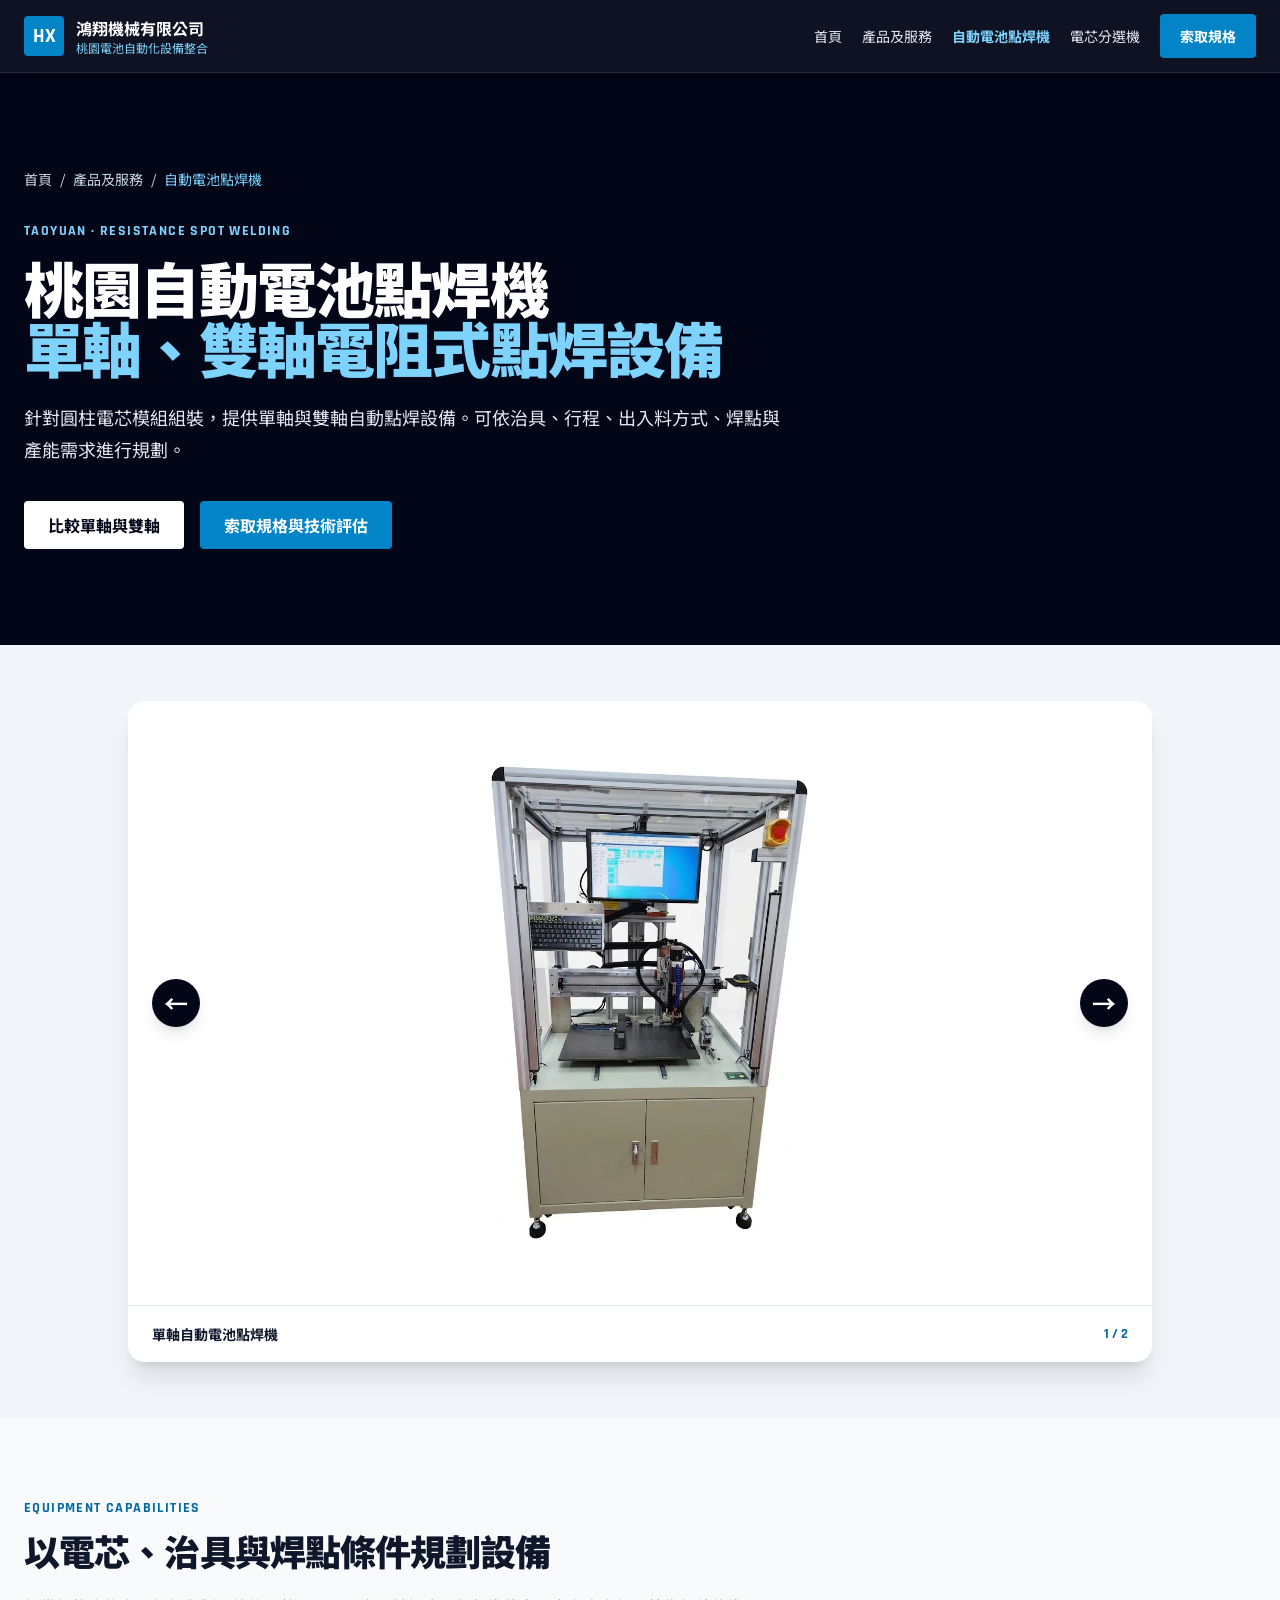
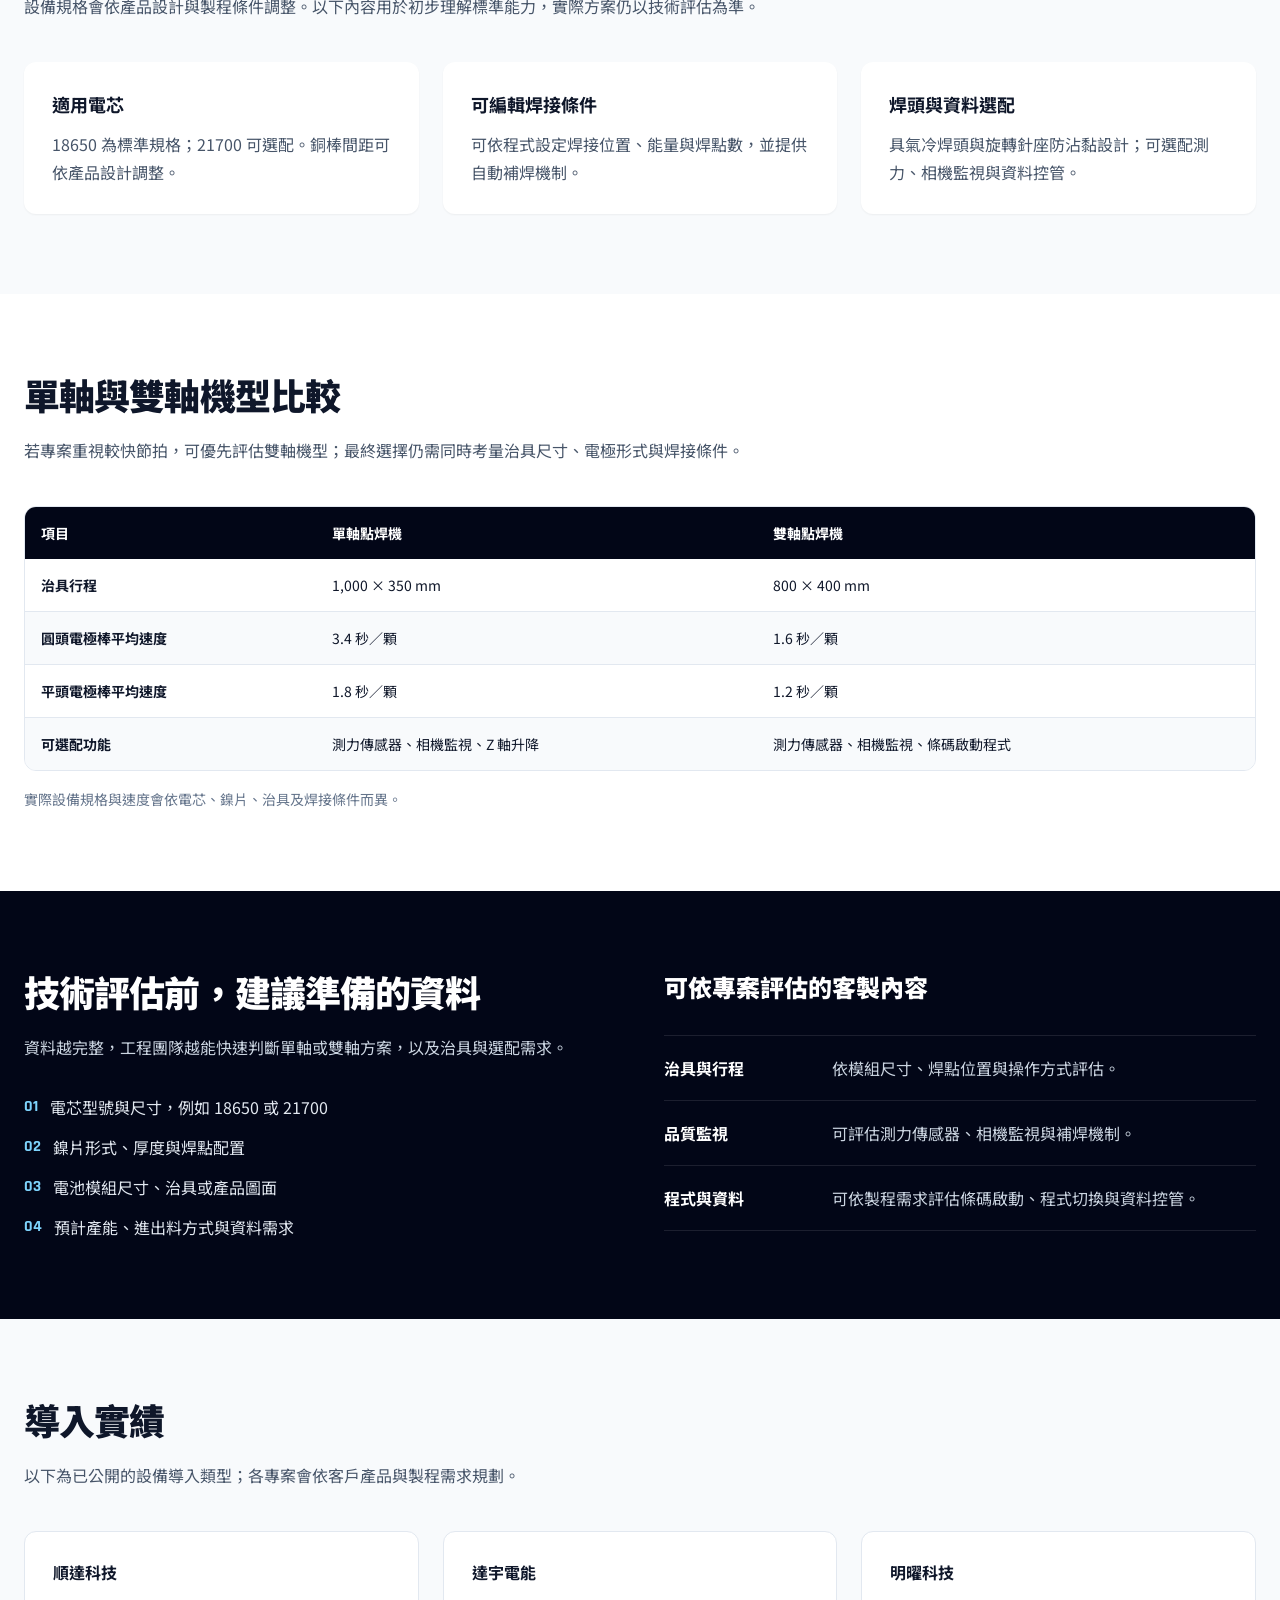
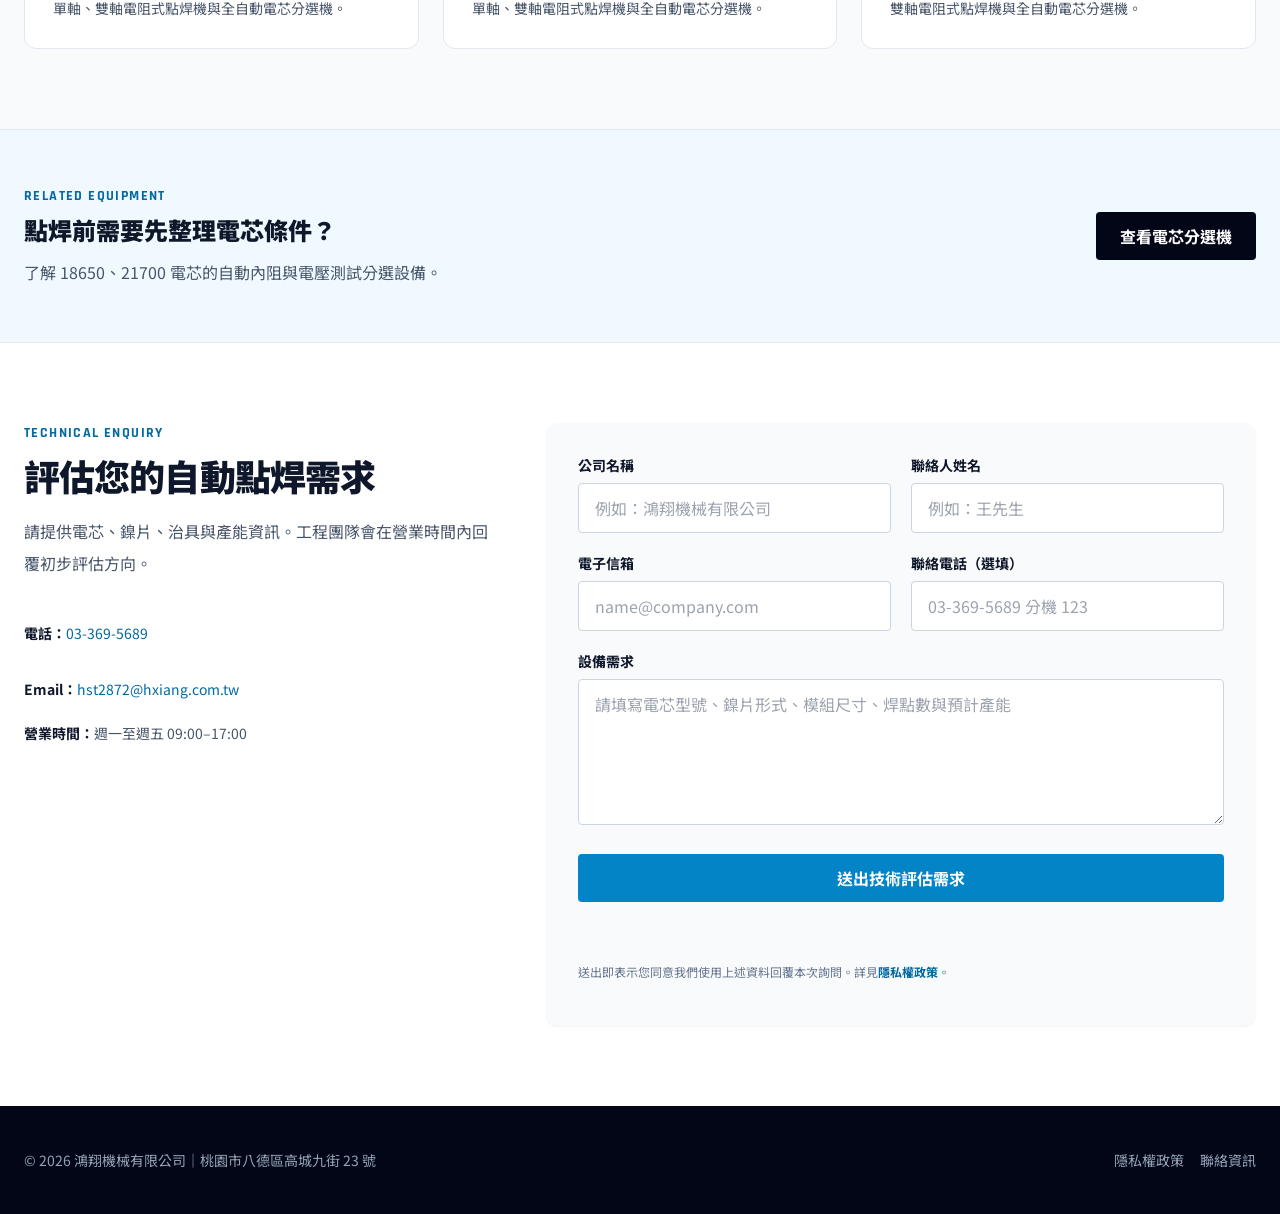
==== commit 1c6bc235: "Update automatic-battery-spot-welding-machine.html" ====
--- a/automatic-battery-spot-welding-machine.html
+++ b/automatic-battery-spot-welding-machine.html
@@ -310,6 +310,6 @@
     </div>
   </footer>
 
-  <script src="product-page.js" defer></script>
+    <script src="product-page.js" defer></script>
 </body>
 </html>
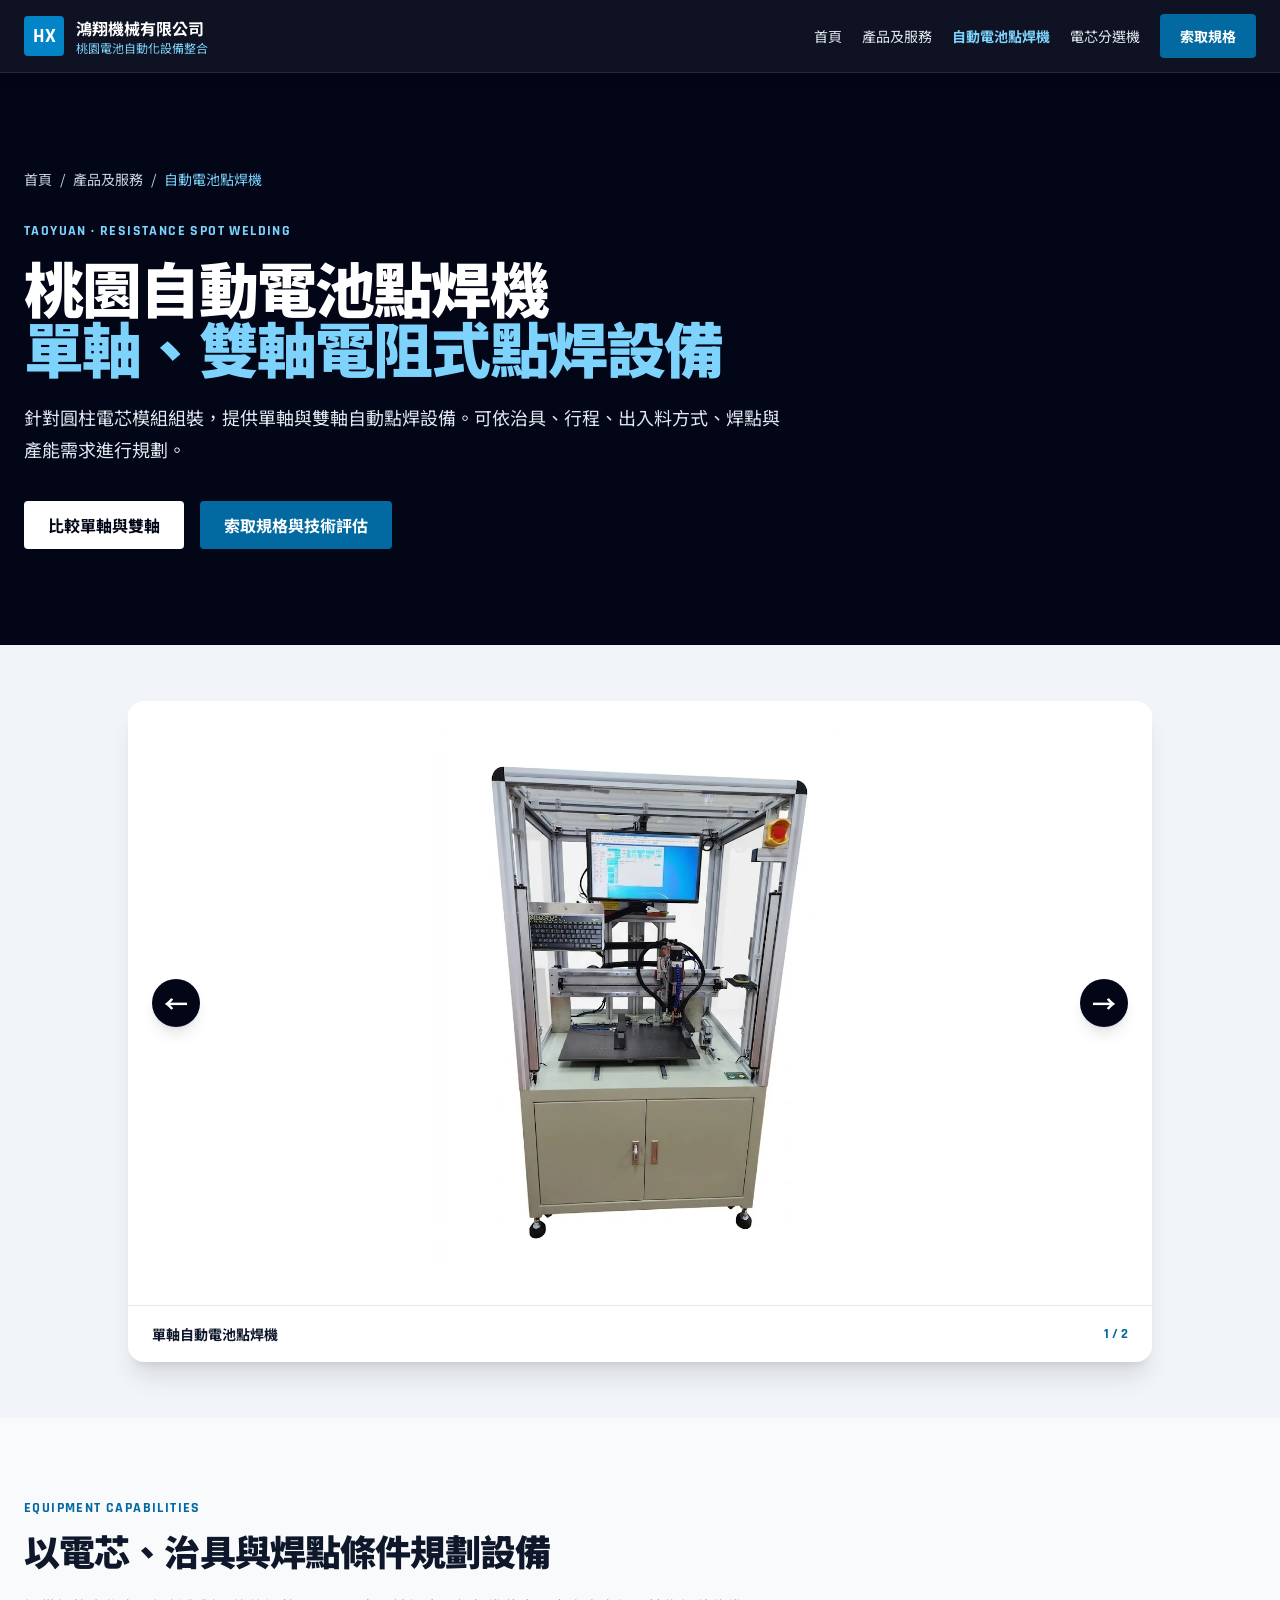
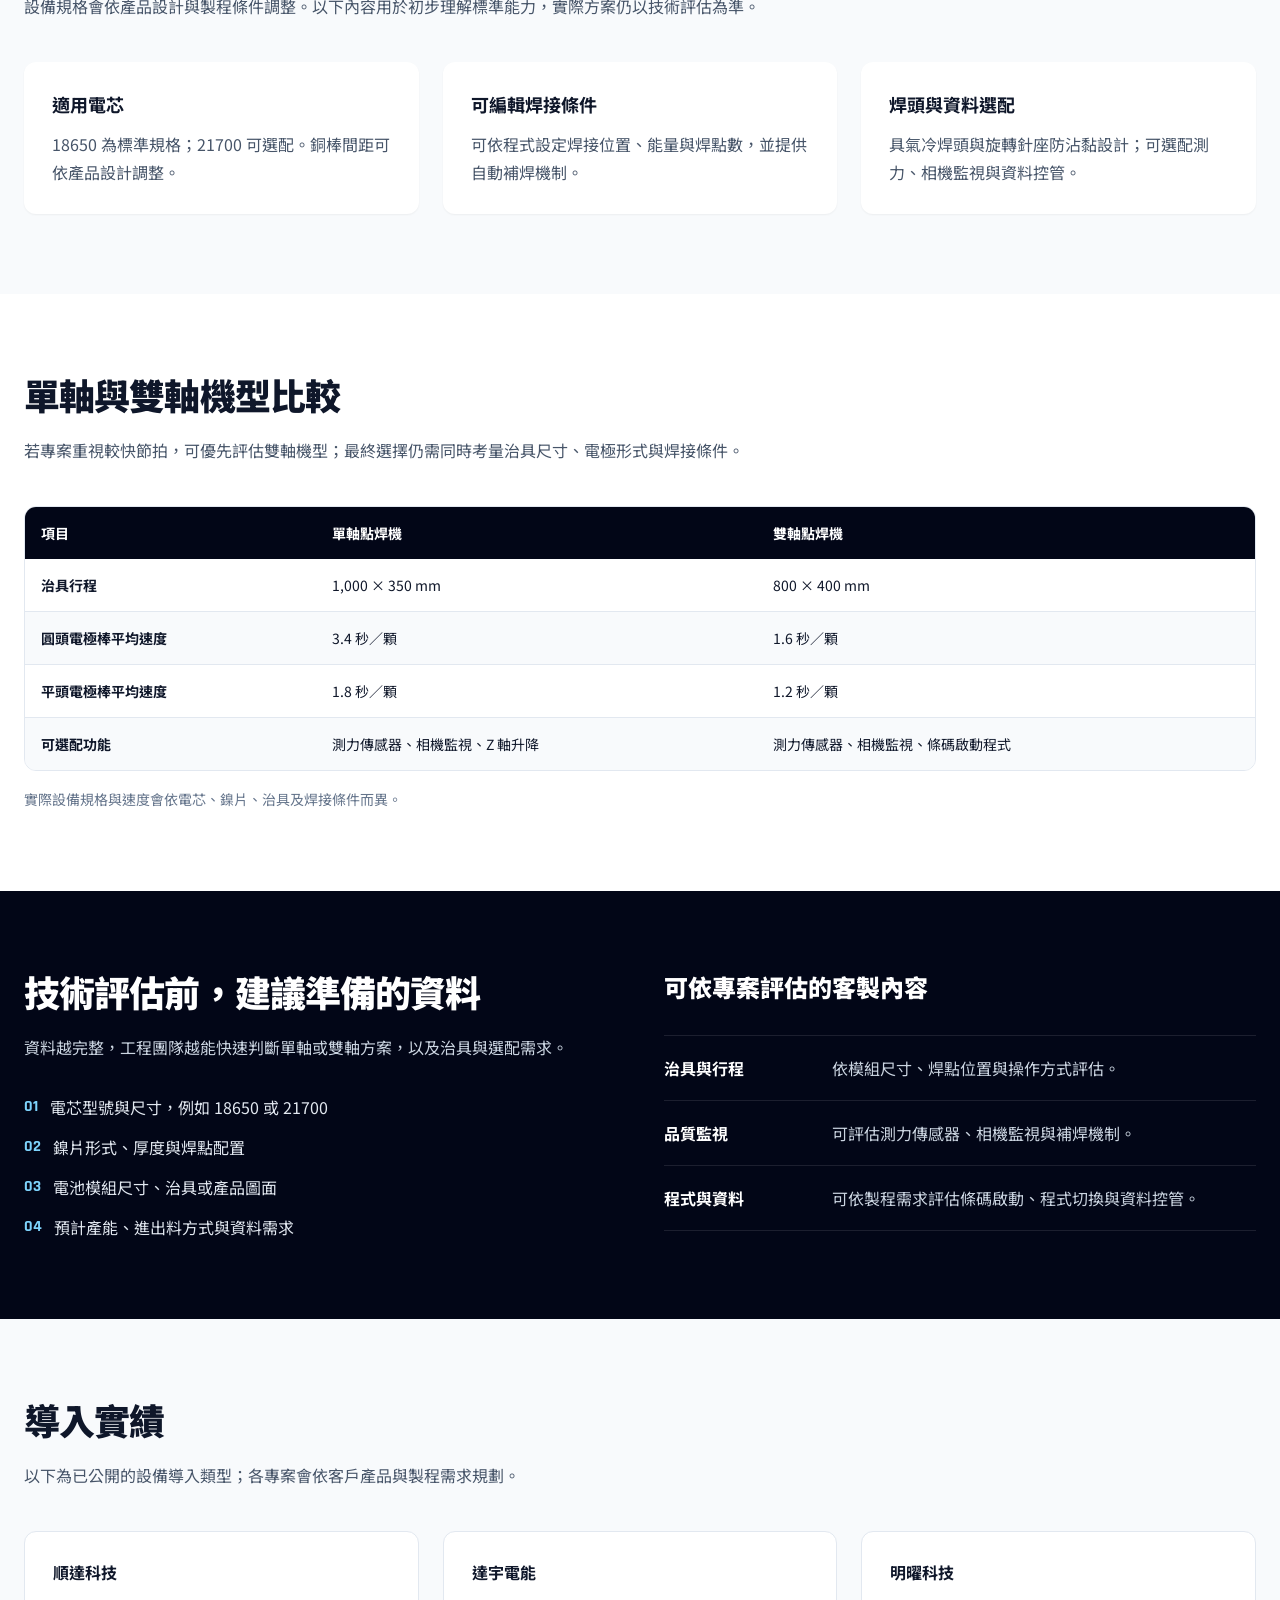
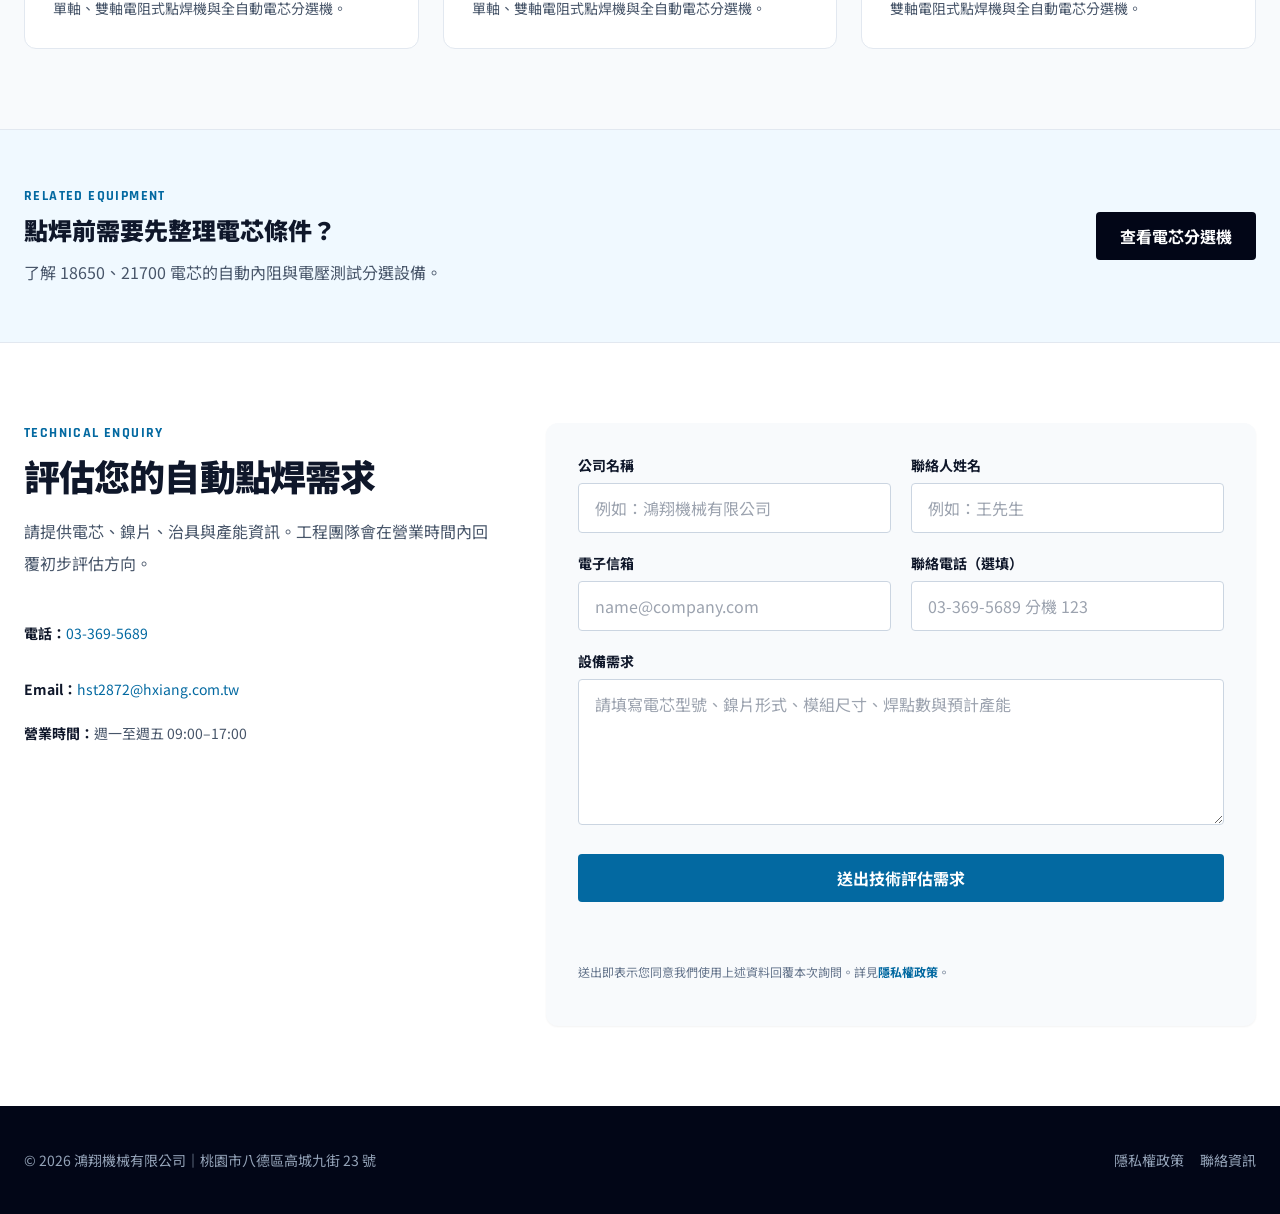
==== commit 528d7aef: "Improve image performance and enquiry resilience" ====
--- a/automatic-battery-spot-welding-machine.html
+++ b/automatic-battery-spot-welding-machine.html
@@ -65,6 +65,10 @@
   <link rel="preconnect" href="https://fonts.gstatic.com" crossorigin>
   <link href="https://fonts.googleapis.com/css2?family=Noto+Sans+TC:wght@400;500;700;900&family=Rajdhani:wght@600;700&display=swap" rel="stylesheet">
   <link rel="stylesheet" href="site.css">
+  <style>
+    .bg-industrial-action { background-color: #0369a1; }
+    .hover\:bg-industrial-action-hover:hover { background-color: #075985; }
+  </style>
 </head>
 <body class="overflow-x-hidden bg-slate-50 font-sans text-slate-900 antialiased selection:bg-sky-600 selection:text-white">
   <a href="#main-content" class="sr-only focus:not-sr-only focus:fixed focus:left-4 focus:top-4 focus:z-[100] focus:rounded focus:bg-white focus:px-4 focus:py-3 focus:font-bold focus:text-slate-950">
@@ -85,7 +89,7 @@
         <a href="product-&-service.html" class="inline-flex min-h-11 items-center hover:text-white">產品及服務</a>
         <a href="automatic-battery-spot-welding-machine.html" aria-current="page" class="inline-flex min-h-11 items-center font-bold text-sky-300">自動電池點焊機</a>
         <a href="battery-cell-sorting-machine.html" class="inline-flex min-h-11 items-center hover:text-white">電芯分選機</a>
-        <a href="#enquiry" class="inline-flex min-h-11 items-center rounded bg-sky-600 px-5 font-bold text-white hover:bg-sky-500">索取規格</a>
+        <a href="#enquiry" class="inline-flex min-h-11 items-center rounded bg-industrial-action px-5 font-bold text-white hover:bg-industrial-action-hover">索取規格</a>
       </div>
       <button type="button" id="mobile-menu-btn" class="flex min-h-11 min-w-11 items-center justify-center rounded text-2xl focus-visible:outline focus-visible:outline-2 focus-visible:outline-offset-2 focus-visible:outline-sky-300 lg:hidden" aria-label="開啟選單" aria-expanded="false" aria-controls="mobile-menu">
         <span data-menu-icon aria-hidden="true">☰</span>
@@ -96,7 +100,7 @@
       <a href="product-&-service.html" class="flex min-h-11 items-center border-t border-white/10 px-6 py-3">產品及服務</a>
       <a href="automatic-battery-spot-welding-machine.html" aria-current="page" class="flex min-h-11 items-center border-t border-white/10 px-6 py-3 font-bold text-sky-300">自動電池點焊機</a>
       <a href="battery-cell-sorting-machine.html" class="flex min-h-11 items-center border-t border-white/10 px-6 py-3">電芯分選機</a>
-      <a href="#enquiry" class="flex min-h-11 items-center border-t border-white/10 bg-sky-600 px-6 py-3 font-bold">索取規格與技術評估</a>
+      <a href="#enquiry" class="flex min-h-11 items-center border-t border-white/10 bg-industrial-action px-6 py-3 font-bold hover:bg-industrial-action-hover">索取規格與技術評估</a>
     </div>
   </header>
 
@@ -117,7 +121,7 @@
         <p class="mt-6 max-w-3xl text-lg leading-8 text-slate-200">針對圓柱電芯模組組裝，提供單軸與雙軸自動點焊設備。可依治具、行程、出入料方式、焊點與產能需求進行規劃。</p>
         <div class="mt-9 flex flex-wrap gap-4">
           <a href="#specifications" class="inline-flex min-h-12 items-center rounded bg-white px-6 py-3 font-bold text-slate-950 hover:bg-slate-100">比較單軸與雙軸</a>
-          <a href="#enquiry" class="inline-flex min-h-12 items-center rounded bg-sky-600 px-6 py-3 font-bold text-white hover:bg-sky-500">索取規格與技術評估</a>
+          <a href="#enquiry" class="inline-flex min-h-12 items-center rounded bg-industrial-action px-6 py-3 font-bold text-white hover:bg-industrial-action-hover">索取規格與技術評估</a>
         </div>
       </div>
     </section>
@@ -289,7 +293,7 @@
             <label for="message" class="mb-2 block text-sm font-bold">設備需求</label>
             <textarea id="message" name="message" rows="5" maxlength="2000" required class="w-full resize-y rounded border border-slate-300 bg-white px-4 py-3 text-base focus:border-sky-600 focus:outline-none focus:ring-2 focus:ring-sky-200" placeholder="請填寫電芯型號、鎳片形式、模組尺寸、焊點數與預計產能"></textarea>
           </div>
-          <button type="submit" class="mt-6 inline-flex min-h-12 w-full items-center justify-center rounded bg-sky-600 px-6 py-3 font-bold text-white hover:bg-sky-500 disabled:cursor-wait disabled:opacity-70">
+          <button type="submit" class="mt-6 inline-flex min-h-12 w-full items-center justify-center rounded bg-industrial-action px-6 py-3 font-bold text-white hover:bg-industrial-action-hover disabled:cursor-wait disabled:opacity-70">
             <span data-submit-label>送出技術評估需求</span>
           </button>
           <p id="product-enquiry-status" class="mt-4 min-h-6 text-sm leading-6 text-slate-600" role="status" aria-live="polite"></p>
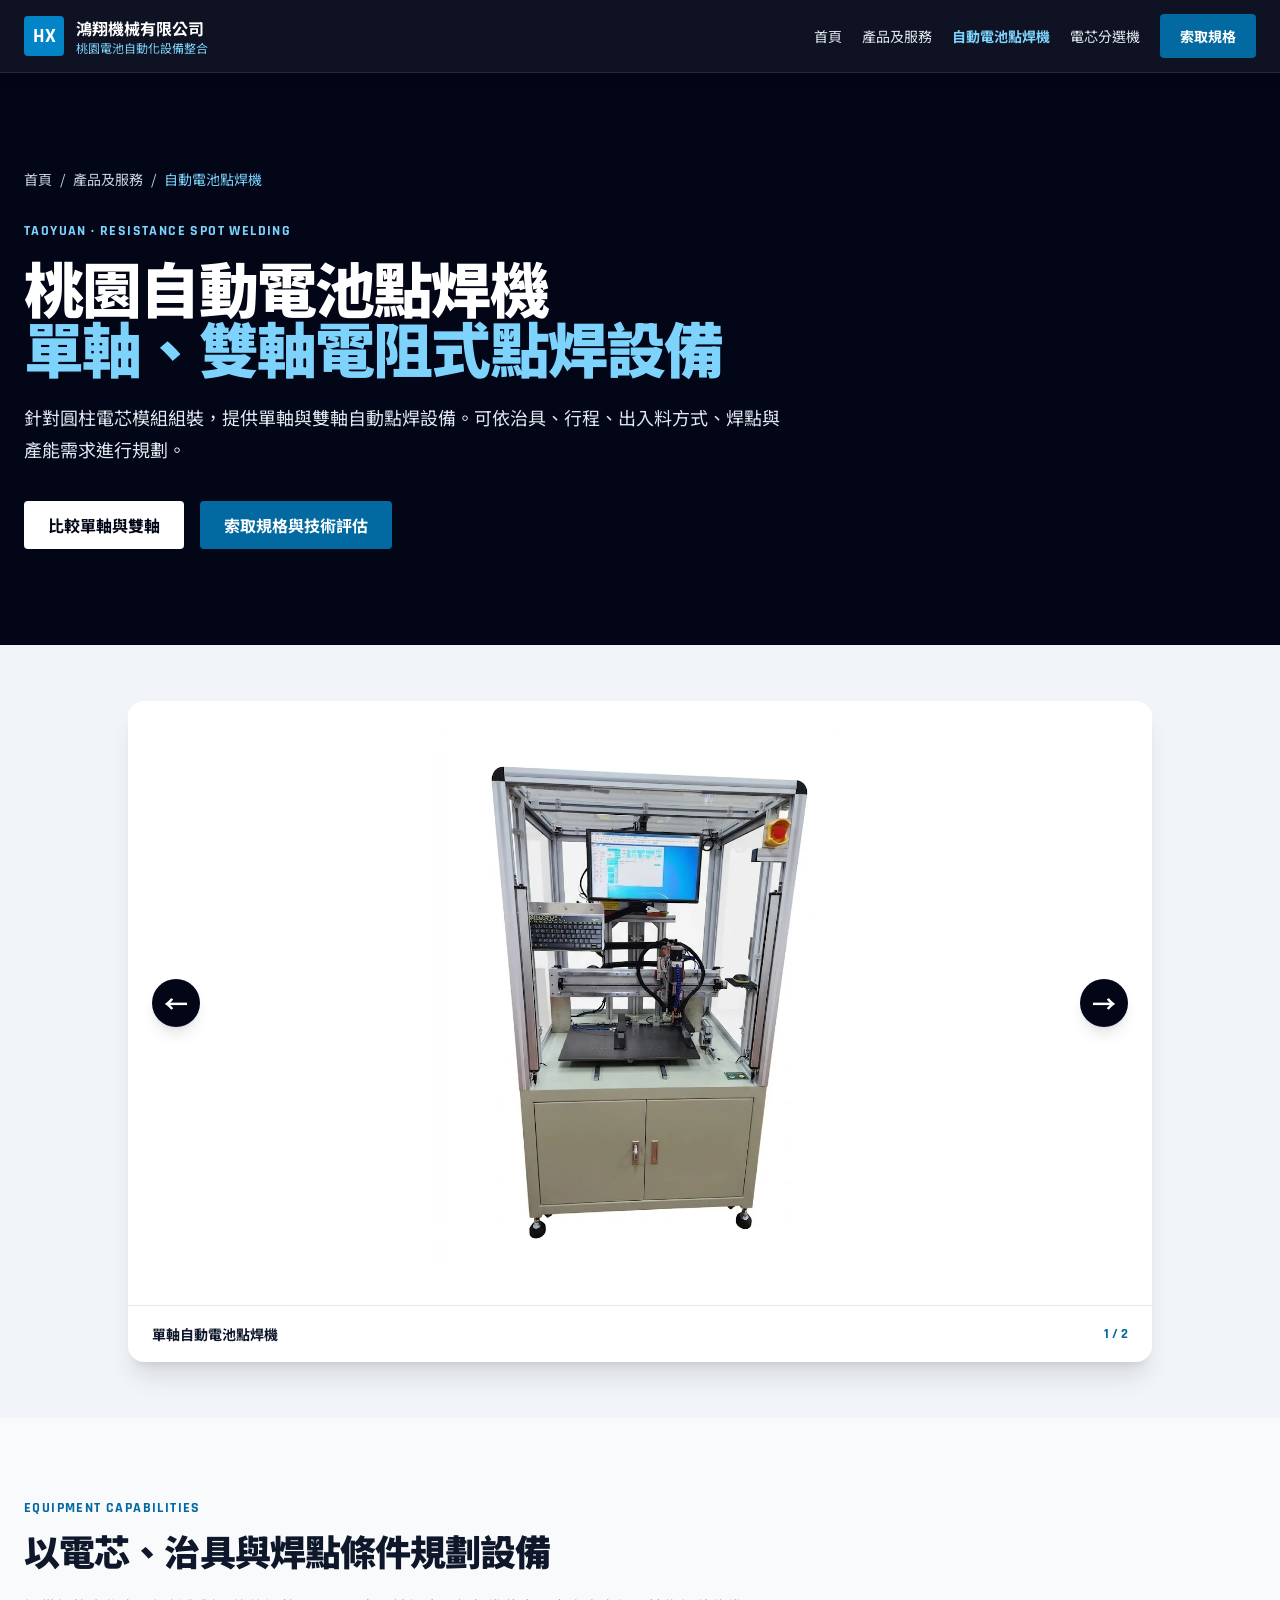
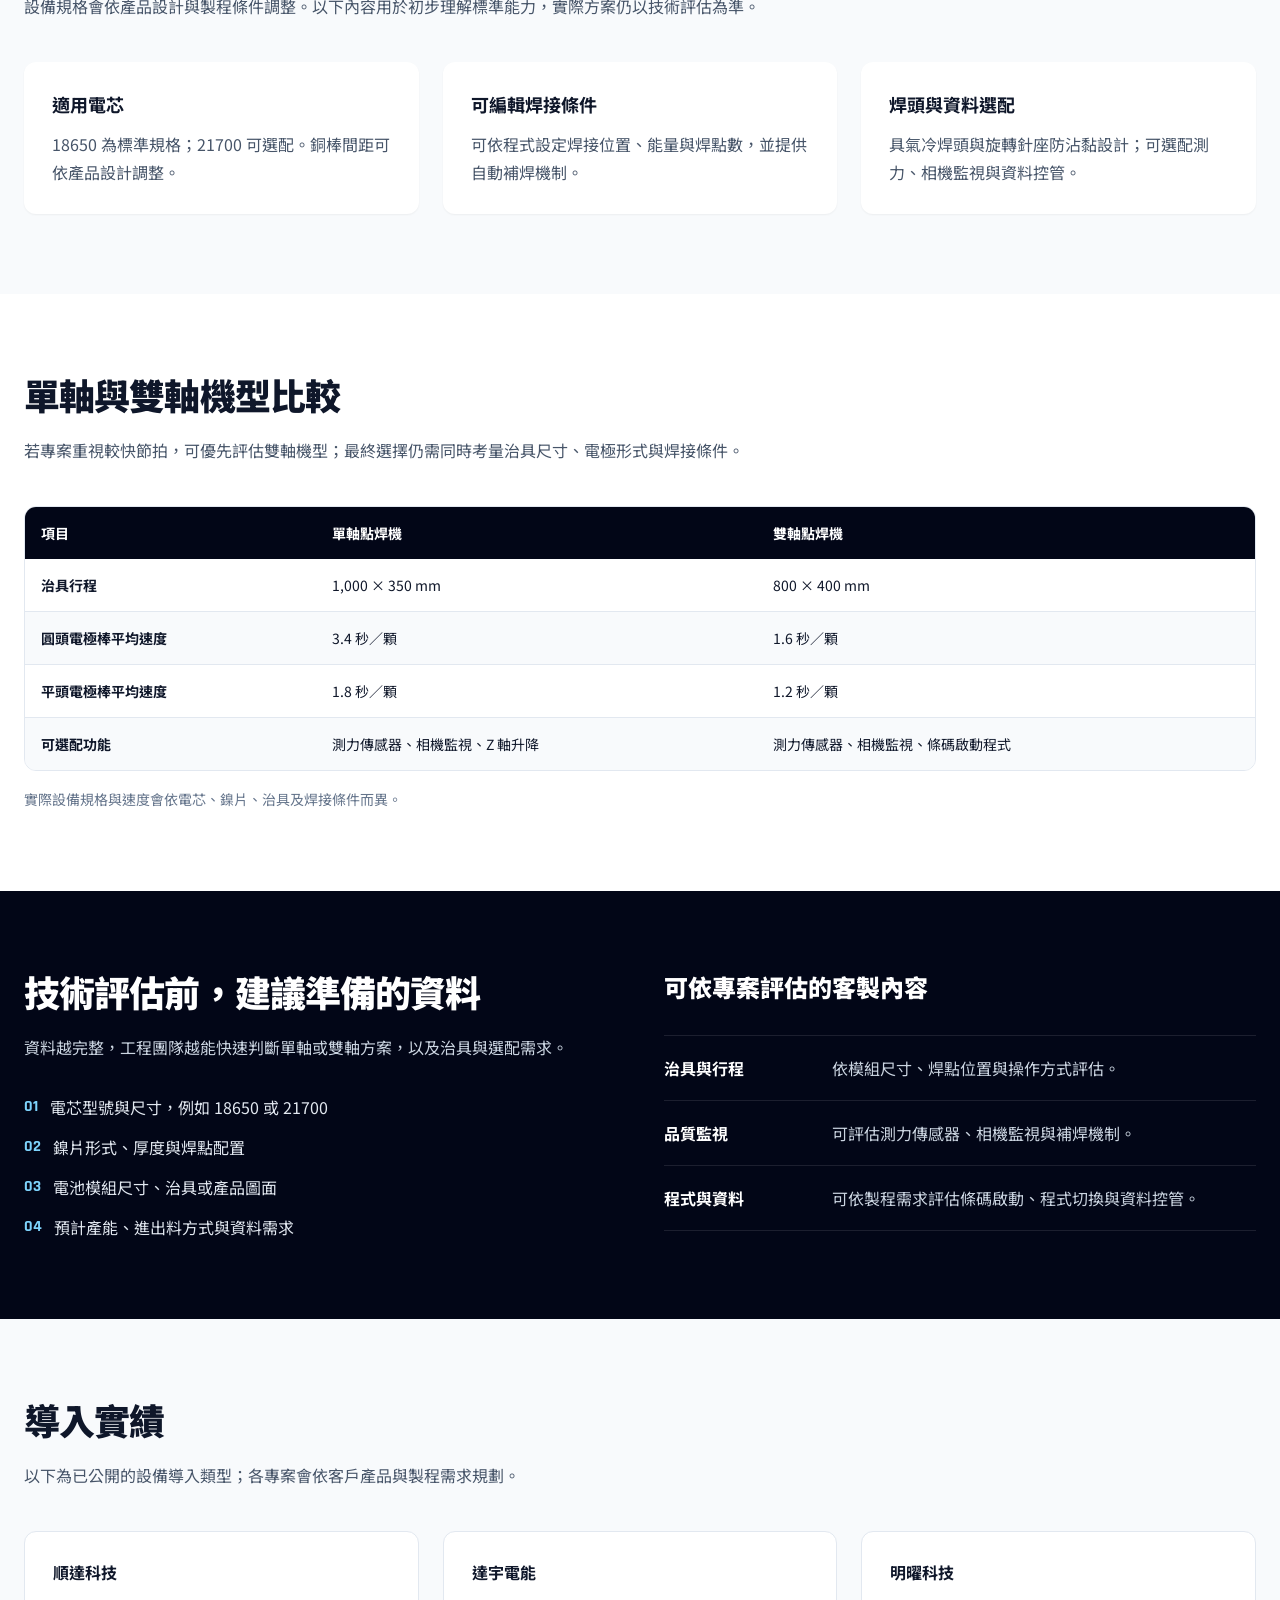
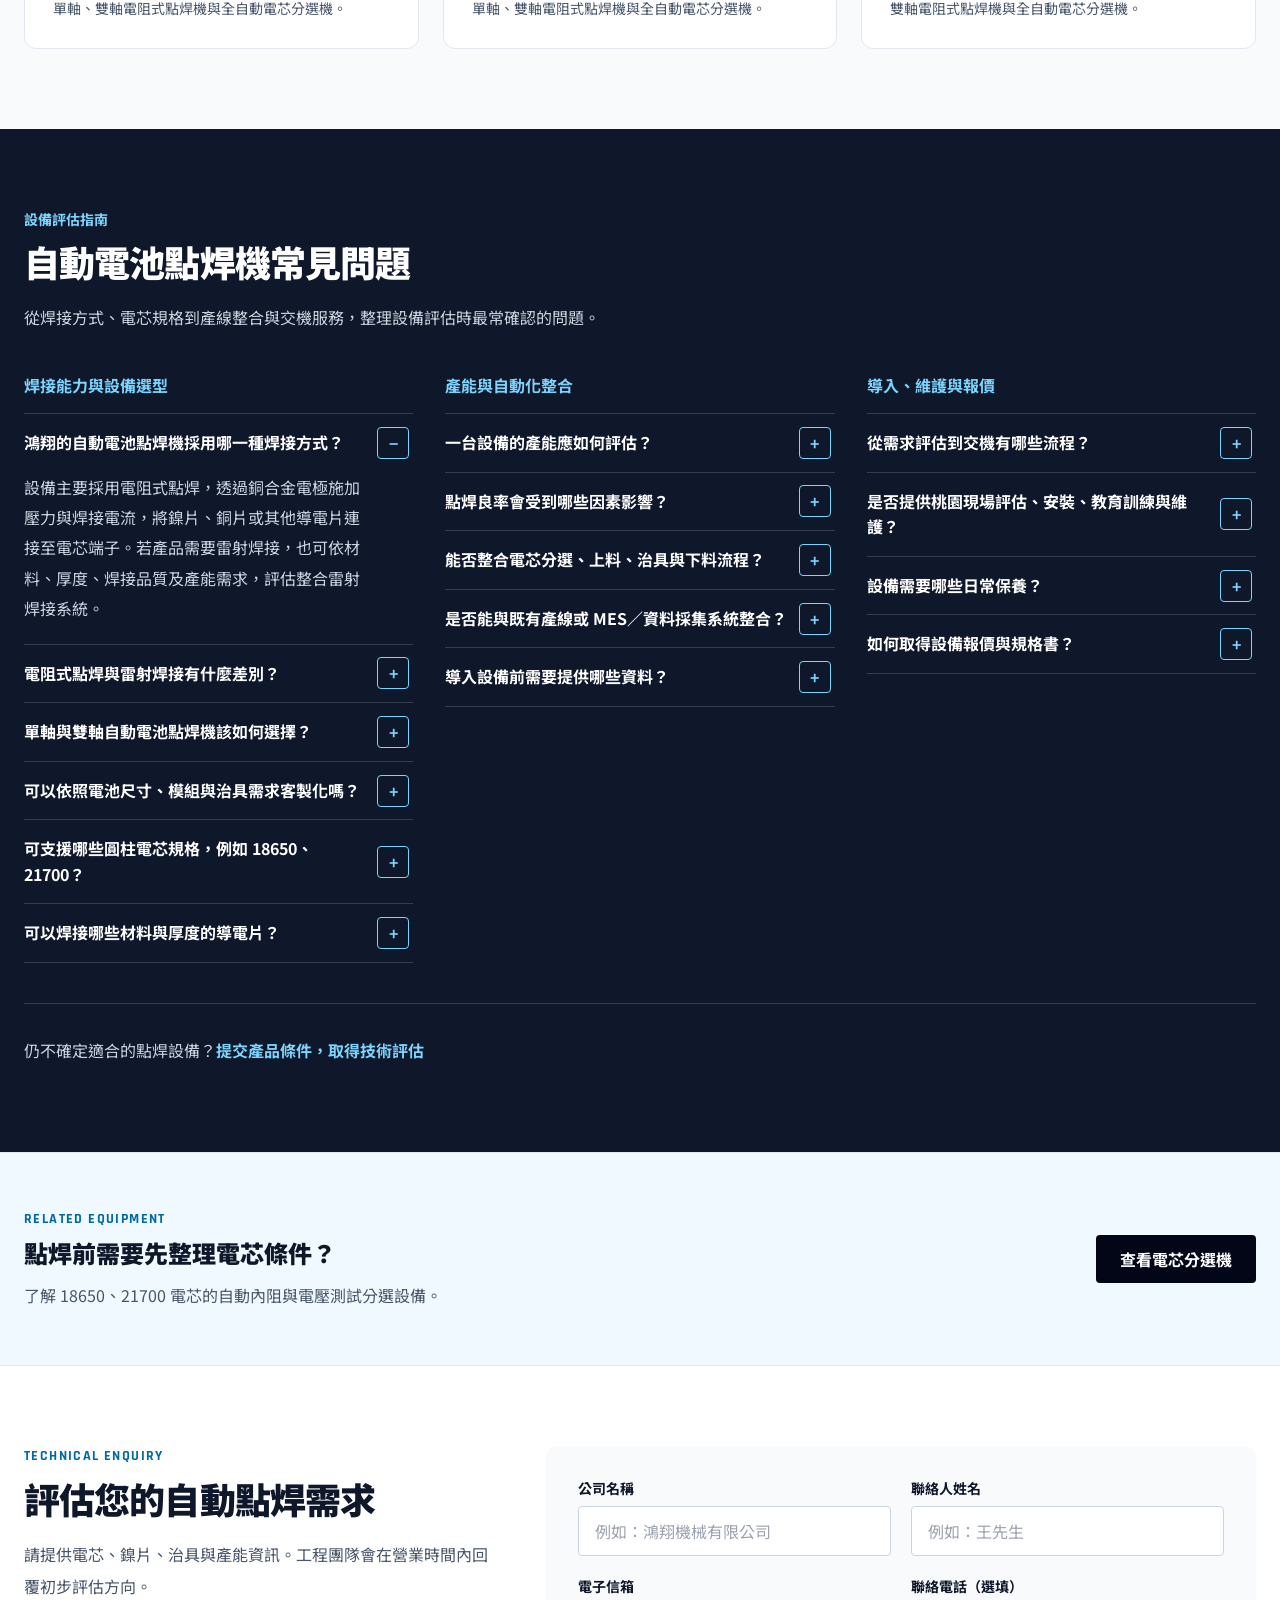
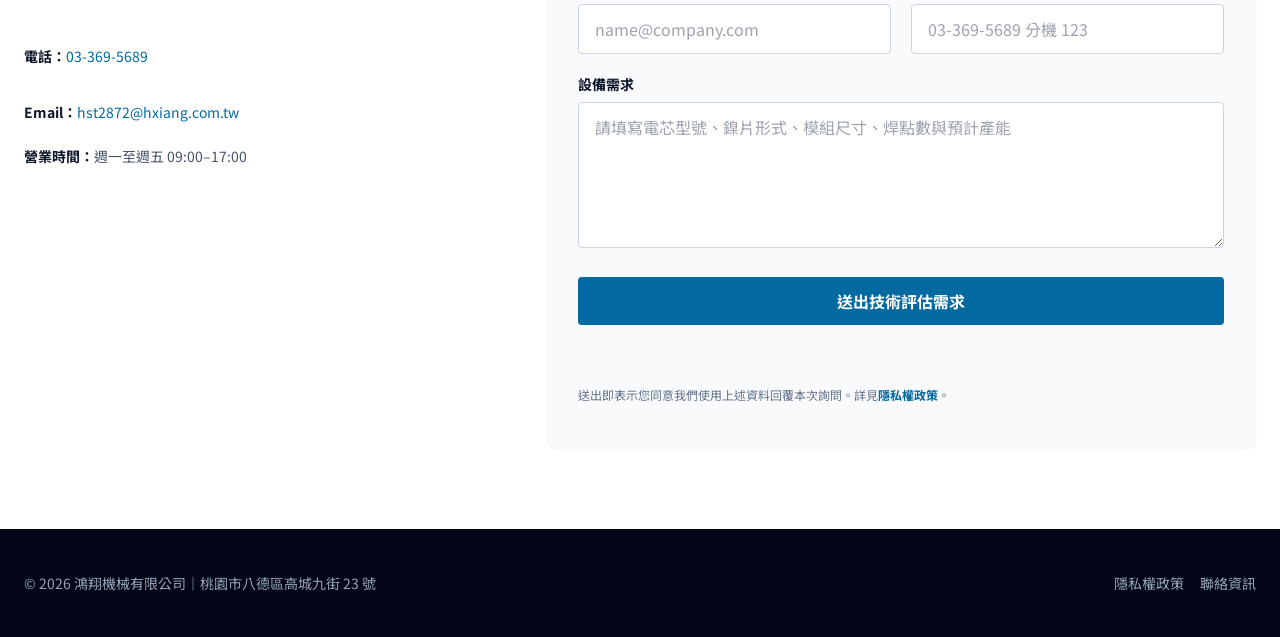
==== commit 4cd6acb2: "Add Chinese product FAQs" ====
--- a/automatic-battery-spot-welding-machine.html
+++ b/automatic-battery-spot-welding-machine.html
@@ -61,10 +61,35 @@
     ]
   }
   </script>
+  <script type="application/ld+json">
+  {
+    "@context": "https://schema.org",
+    "@type": "FAQPage",
+    "@id": "https://www.hongxiang-taoyuan.com/automatic-battery-spot-welding-machine.html#faq",
+    "mainEntity": [
+      {"@type":"Question","name":"鴻翔的自動電池點焊機採用哪一種焊接方式？","acceptedAnswer":{"@type":"Answer","text":"設備主要採用電阻式點焊，透過銅合金電極施加壓力與焊接電流，將鎳片、銅片或其他導電片連接至電芯端子。若產品需要雷射焊接，也可依材料、厚度、焊接品質及產能需求，評估整合雷射焊接系統。"}},
+      {"@type":"Question","name":"電阻式點焊與雷射焊接有什麼差別？","acceptedAnswer":{"@type":"Answer","text":"電阻式點焊透過電極接觸工件並導入電流，適合電芯端子與較薄導電片的快速焊接。雷射焊接屬於非接觸式製程，可依材料、厚度、焊接深度及接頭形狀提供不同的加工能力。適合的方式需依產品結構、品質與產能要求評估。"}},
+      {"@type":"Question","name":"單軸與雙軸自動電池點焊機該如何選擇？","acceptedAnswer":{"@type":"Answer","text":"應依電池模組尺寸、焊接點位、目標節拍、產能、廠房空間及未來擴充需求進行評估。鴻翔可根據客戶的產品與生產目標，協助規劃合適的設備配置。"}},
+      {"@type":"Question","name":"可以依照電池尺寸、模組與治具需求客製化嗎？","acceptedAnswer":{"@type":"Answer","text":"可以。鴻翔具備客製化自動化設備經驗，可依電芯尺寸、模組排列、導電片、治具、上下料方式、產能及廠房條件進行規劃。建議提供產品圖面、樣品與目標產能，以利進一步評估。"}},
+      {"@type":"Question","name":"可支援哪些圓柱電芯規格，例如 18650、21700？","acceptedAnswer":{"@type":"Answer","text":"設備可依圓柱電芯尺寸、排列方式、模組結構及治具需求進行規劃。18650、21700 為常見應用規格；其他圓柱電芯尺寸則需依電芯外形、端子位置、導電片設計、焊點配置及產能需求進行評估。"}},
+      {"@type":"Question","name":"可以焊接哪些材料與厚度的導電片？","acceptedAnswer":{"@type":"Answer","text":"設備可依需求評估鎳片、銅片及鎳銅合金等導電材料，現有應用厚度範圍約為 0.03–0.3 mm。實際可焊範圍會受到材料組合、單片或堆疊厚度、點焊電源、電極配置及焊接品質要求影響。"}},
+      {"@type":"Question","name":"一台設備的產能應如何評估？","acceptedAnswer":{"@type":"Answer","text":"設備產能會依電池模組尺寸、焊點數量、單點焊接時間、上下料方式、治具交換時間及自動化程度進行評估。收到產品圖面、焊點配置與目標產量後，可協助估算設備節拍並建議合適配置。"}},
+      {"@type":"Question","name":"點焊良率會受到哪些因素影響？","acceptedAnswer":{"@type":"Answer","text":"點焊品質會受到電芯端子狀態、導電片材質與厚度、焊接電流、焊接時間、電極壓力、電極磨耗、治具定位及工件表面潔淨度等因素影響。實際參數需透過樣品測試與製程驗證進行調整。"}},
+      {"@type":"Question","name":"能否整合電芯分選、上料、治具與下料流程？","acceptedAnswer":{"@type":"Answer","text":"可以。鴻翔可依需求規劃半自動或全自動方案。全自動設備適合追求穩定節拍與較高產能；半自動設備則具有較高的操作及換線彈性。實際方案會依產品特性、預算、產能與人力配置進行評估。"}},
+      {"@type":"Question","name":"是否能與既有產線或 MES／資料採集系統整合？","acceptedAnswer":{"@type":"Answer","text":"可以。設備可依既有產線、MES 或資料採集系統的介面需求進行評估，包括設備狀態、生產數量、製程參數及追溯資料。實際通訊方式、資料欄位及整合範圍需由雙方工程人員確認。"}},
+      {"@type":"Question","name":"導入設備前需要提供哪些資料？","acceptedAnswer":{"@type":"Answer","text":"建議提供產品或電池模組圖面、電芯規格、導電片材質與厚度、焊接點位、進出料方式、目標產能、廠房空間、既有產線介面及預計導入時間，以便規劃符合現場條件的設備方案。"}},
+      {"@type":"Question","name":"從需求評估到交機有哪些流程？","acceptedAnswer":{"@type":"Answer","text":"一般流程包括需求訪談、產品與產能分析、方案及預算確認、設計製造、組裝測試、驗收、交機安裝、操作教育訓練，以及後續保固與技術支援。實際階段與交期會依設備複雜度及雙方約定調整。"}},
+      {"@type":"Question","name":"是否提供桃園現場評估、安裝、教育訓練與維護？","acceptedAnswer":{"@type":"Answer","text":"可以。服務內容可包括現場需求評估、設備安裝、試運轉、操作教育訓練、維護規劃及後續技術支援，具體範圍會於專案及合約階段確認。"}},
+      {"@type":"Question","name":"設備需要哪些日常保養？","acceptedAnswer":{"@type":"Answer","text":"日常保養主要包括清潔設備與治具、檢查點焊電極磨耗、確認氣壓與線材接頭，以及檢查移動機構與安全裝置。實際保養週期會依設備使用頻率及生產環境制定，交機時可提供操作與保養說明。"}},
+      {"@type":"Question","name":"如何取得設備報價與規格書？","acceptedAnswer":{"@type":"Answer","text":"請提供電芯或電池模組規格、產品圖面、導電片材質與厚度、焊點數量、目標產能、自動化需求及預計導入時間。工程人員確認需求後，會依評估結果提供設備方案、規格與報價。"}}
+    ]
+  }
+  </script>
   <link rel="preconnect" href="https://fonts.googleapis.com">
   <link rel="preconnect" href="https://fonts.gstatic.com" crossorigin>
   <link href="https://fonts.googleapis.com/css2?family=Noto+Sans+TC:wght@400;500;700;900&family=Rajdhani:wght@600;700&display=swap" rel="stylesheet">
   <link rel="stylesheet" href="site.css">
+  <link rel="stylesheet" href="faq.css">
   <style>
     .bg-industrial-action { background-color: #0369a1; }
     .hover\:bg-industrial-action-hover:hover { background-color: #075985; }
@@ -240,6 +265,98 @@
       </div>
     </section>
 
+    <section id="faq" class="faq-section">
+      <div class="mx-auto max-w-7xl px-6 py-20">
+        <div class="max-w-3xl">
+          <p class="text-sm font-bold text-sky-300">設備評估指南</p>
+          <h2 class="mt-3 text-3xl font-black tracking-tight md:text-4xl">自動電池點焊機常見問題</h2>
+          <p class="mt-5 leading-8 text-slate-300">從焊接方式、電芯規格到產線整合與交機服務，整理設備評估時最常確認的問題。</p>
+        </div>
+
+        <div class="faq-groups faq-groups--three">
+          <section aria-labelledby="welding-faq-capability">
+            <h3 id="welding-faq-capability" class="faq-group-title">焊接能力與設備選型</h3>
+            <div class="faq-list">
+              <details class="faq-item" open>
+                <summary>鴻翔的自動電池點焊機採用哪一種焊接方式？</summary>
+                <div class="faq-answer"><p>設備主要採用電阻式點焊，透過銅合金電極施加壓力與焊接電流，將鎳片、銅片或其他導電片連接至電芯端子。若產品需要雷射焊接，也可依材料、厚度、焊接品質及產能需求，評估整合雷射焊接系統。</p></div>
+              </details>
+              <details class="faq-item">
+                <summary>電阻式點焊與雷射焊接有什麼差別？</summary>
+                <div class="faq-answer"><p>電阻式點焊透過電極接觸工件並導入電流，適合電芯端子與較薄導電片的快速焊接。雷射焊接屬於非接觸式製程，可依材料、厚度、焊接深度及接頭形狀提供不同的加工能力。適合的方式需依產品結構、品質與產能要求評估。</p></div>
+              </details>
+              <details class="faq-item">
+                <summary>單軸與雙軸自動電池點焊機該如何選擇？</summary>
+                <div class="faq-answer"><p>應依電池模組尺寸、焊接點位、目標節拍、產能、廠房空間及未來擴充需求進行評估。鴻翔可根據客戶的產品與生產目標，協助規劃合適的設備配置。</p></div>
+              </details>
+              <details class="faq-item">
+                <summary>可以依照電池尺寸、模組與治具需求客製化嗎？</summary>
+                <div class="faq-answer"><p>可以。鴻翔具備客製化自動化設備經驗，可依電芯尺寸、模組排列、導電片、治具、上下料方式、產能及廠房條件進行規劃。建議提供產品圖面、樣品與目標產能，以利進一步評估。</p></div>
+              </details>
+              <details class="faq-item">
+                <summary>可支援哪些圓柱電芯規格，例如 18650、21700？</summary>
+                <div class="faq-answer"><p>設備可依圓柱電芯尺寸、排列方式、模組結構及治具需求進行規劃。18650、21700 為常見應用規格；其他圓柱電芯尺寸則需依電芯外形、端子位置、導電片設計、焊點配置及產能需求進行評估。</p></div>
+              </details>
+              <details class="faq-item">
+                <summary>可以焊接哪些材料與厚度的導電片？</summary>
+                <div class="faq-answer"><p>設備可依需求評估鎳片、銅片及鎳銅合金等導電材料，現有應用厚度範圍約為 0.03–0.3 mm。實際可焊範圍會受到材料組合、單片或堆疊厚度、點焊電源、電極配置及焊接品質要求影響。</p></div>
+              </details>
+            </div>
+          </section>
+
+          <section aria-labelledby="welding-faq-integration">
+            <h3 id="welding-faq-integration" class="faq-group-title">產能與自動化整合</h3>
+            <div class="faq-list">
+              <details class="faq-item">
+                <summary>一台設備的產能應如何評估？</summary>
+                <div class="faq-answer"><p>設備產能會依電池模組尺寸、焊點數量、單點焊接時間、上下料方式、治具交換時間及自動化程度進行評估。收到產品圖面、焊點配置與目標產量後，可協助估算設備節拍並建議合適配置。</p></div>
+              </details>
+              <details class="faq-item">
+                <summary>點焊良率會受到哪些因素影響？</summary>
+                <div class="faq-answer"><p>點焊品質會受到電芯端子狀態、導電片材質與厚度、焊接電流、焊接時間、電極壓力、電極磨耗、治具定位及工件表面潔淨度等因素影響。實際參數需透過樣品測試與製程驗證進行調整。</p></div>
+              </details>
+              <details class="faq-item">
+                <summary>能否整合電芯分選、上料、治具與下料流程？</summary>
+                <div class="faq-answer"><p>可以。鴻翔可依需求規劃半自動或全自動方案。全自動設備適合追求穩定節拍與較高產能；半自動設備則具有較高的操作及換線彈性。實際方案會依產品特性、預算、產能與人力配置進行評估。</p></div>
+              </details>
+              <details class="faq-item">
+                <summary>是否能與既有產線或 MES／資料採集系統整合？</summary>
+                <div class="faq-answer"><p>可以。設備可依既有產線、MES 或資料採集系統的介面需求進行評估，包括設備狀態、生產數量、製程參數及追溯資料。實際通訊方式、資料欄位及整合範圍需由雙方工程人員確認。</p></div>
+              </details>
+              <details class="faq-item">
+                <summary>導入設備前需要提供哪些資料？</summary>
+                <div class="faq-answer"><p>建議提供產品或電池模組圖面、電芯規格、導電片材質與厚度、焊接點位、進出料方式、目標產能、廠房空間、既有產線介面及預計導入時間，以便規劃符合現場條件的設備方案。</p></div>
+              </details>
+            </div>
+          </section>
+
+          <section aria-labelledby="welding-faq-service">
+            <h3 id="welding-faq-service" class="faq-group-title">導入、維護與報價</h3>
+            <div class="faq-list">
+              <details class="faq-item">
+                <summary>從需求評估到交機有哪些流程？</summary>
+                <div class="faq-answer"><p>一般流程包括需求訪談、產品與產能分析、方案及預算確認、設計製造、組裝測試、驗收、交機安裝、操作教育訓練，以及後續保固與技術支援。實際階段與交期會依設備複雜度及雙方約定調整。</p></div>
+              </details>
+              <details class="faq-item">
+                <summary>是否提供桃園現場評估、安裝、教育訓練與維護？</summary>
+                <div class="faq-answer"><p>可以。服務內容可包括現場需求評估、設備安裝、試運轉、操作教育訓練、維護規劃及後續技術支援，具體範圍會於專案及合約階段確認。</p></div>
+              </details>
+              <details class="faq-item">
+                <summary>設備需要哪些日常保養？</summary>
+                <div class="faq-answer"><p>日常保養主要包括清潔設備與治具、檢查點焊電極磨耗、確認氣壓與線材接頭，以及檢查移動機構與安全裝置。實際保養週期會依設備使用頻率及生產環境制定，交機時可提供操作與保養說明。</p></div>
+              </details>
+              <details class="faq-item">
+                <summary>如何取得設備報價與規格書？</summary>
+                <div class="faq-answer"><p>請提供電芯或電池模組規格、產品圖面、導電片材質與厚度、焊點數量、目標產能、自動化需求及預計導入時間。工程人員確認需求後，會依評估結果提供設備方案、規格與報價。</p></div>
+              </details>
+            </div>
+          </section>
+        </div>
+
+        <p class="faq-note">仍不確定適合的點焊設備？<a href="#enquiry" class="ml-1 inline-flex min-h-11 items-center font-bold text-sky-300 hover:underline">提交產品條件，取得技術評估</a></p>
+      </div>
+    </section>
+
     <section class="border-y border-slate-200 bg-sky-50">
       <div class="mx-auto flex max-w-7xl flex-col justify-between gap-8 px-6 py-14 md:flex-row md:items-center">
         <div>
--- a/faq.css
+++ b/faq.css
@@ -0,0 +1,109 @@
+.faq-section {
+  background: #0f172a;
+  color: #fff;
+}
+
+.faq-groups {
+  display: grid;
+  gap: 2rem;
+  margin-top: 2.5rem;
+}
+
+.faq-group-title {
+  margin-bottom: 1rem;
+  color: #7dd3fc;
+  font-size: 1rem;
+  font-weight: 700;
+  line-height: 1.5;
+}
+
+.faq-list {
+  border-top: 1px solid rgba(255, 255, 255, 0.16);
+}
+
+.faq-item {
+  border-bottom: 1px solid rgba(255, 255, 255, 0.16);
+}
+
+.faq-item summary {
+  position: relative;
+  display: flex;
+  min-height: 3.5rem;
+  cursor: pointer;
+  list-style: none;
+  align-items: center;
+  padding: 1rem 2.75rem 1rem 0;
+  color: #fff;
+  font-weight: 700;
+  line-height: 1.6;
+}
+
+.faq-item summary::-webkit-details-marker {
+  display: none;
+}
+
+.faq-item summary::after {
+  position: absolute;
+  right: 0.25rem;
+  display: grid;
+  width: 2rem;
+  height: 2rem;
+  place-items: center;
+  border: 1px solid #7dd3fc;
+  border-radius: 0.25rem;
+  color: #7dd3fc;
+  content: "+";
+  font-size: 1rem;
+  line-height: 1;
+}
+
+.faq-item[open] summary::after {
+  content: "−";
+}
+
+.faq-item summary:hover {
+  color: #7dd3fc;
+}
+
+.faq-item summary:focus-visible {
+  border-radius: 0.25rem;
+  outline: 2px solid #7dd3fc;
+  outline-offset: 3px;
+}
+
+.faq-answer {
+  max-width: 72ch;
+  padding: 0 2.75rem 1.25rem 0;
+  color: #cbd5e1;
+  line-height: 1.9;
+}
+
+.faq-answer ul {
+  margin-top: 0.75rem;
+  padding-left: 1.25rem;
+  list-style: disc;
+}
+
+.faq-note {
+  margin-top: 2.5rem;
+  border-top: 1px solid rgba(255, 255, 255, 0.16);
+  padding-top: 1.5rem;
+  color: #cbd5e1;
+  line-height: 1.8;
+}
+
+@media (min-width: 768px) {
+  .faq-groups--three {
+    grid-template-columns: repeat(3, minmax(0, 1fr));
+  }
+
+  .faq-groups--two {
+    grid-template-columns: repeat(2, minmax(0, 1fr));
+  }
+}
+
+@media (prefers-reduced-motion: reduce) {
+  .faq-item summary {
+    scroll-behavior: auto;
+  }
+}
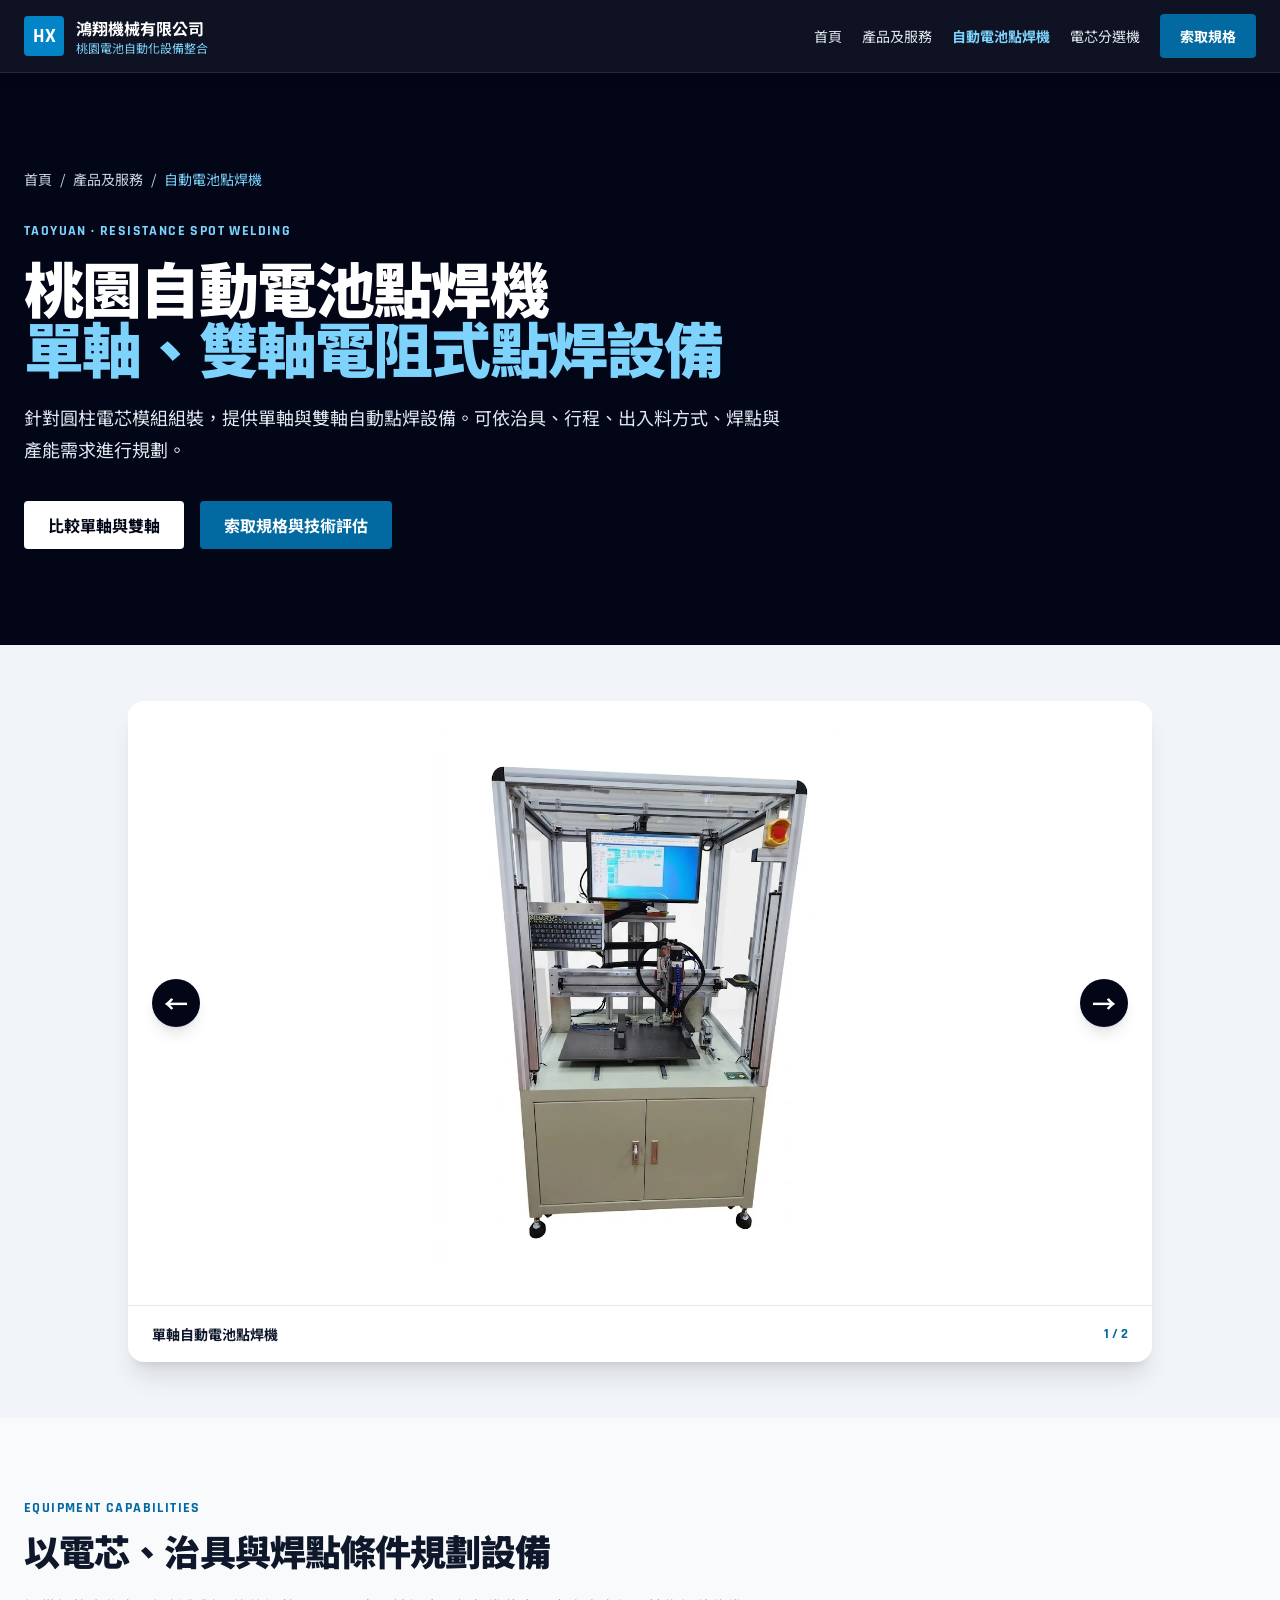
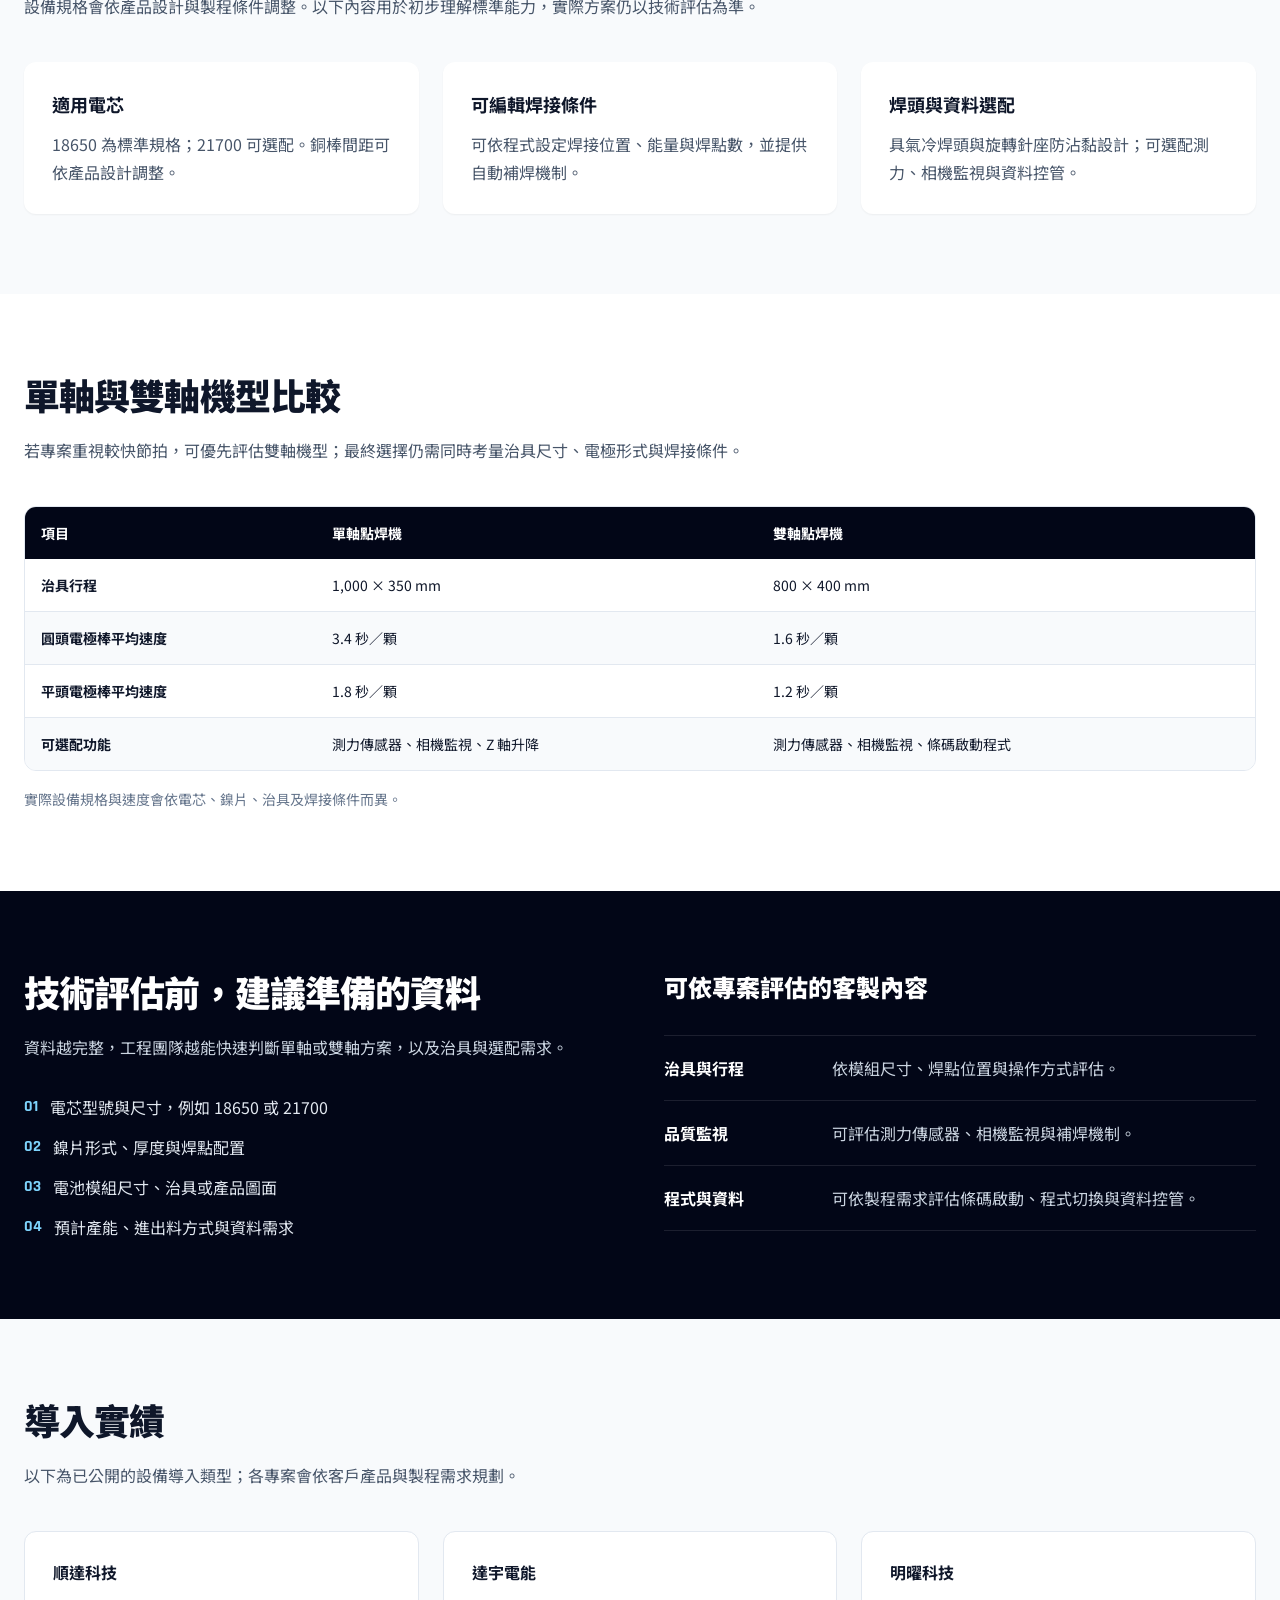
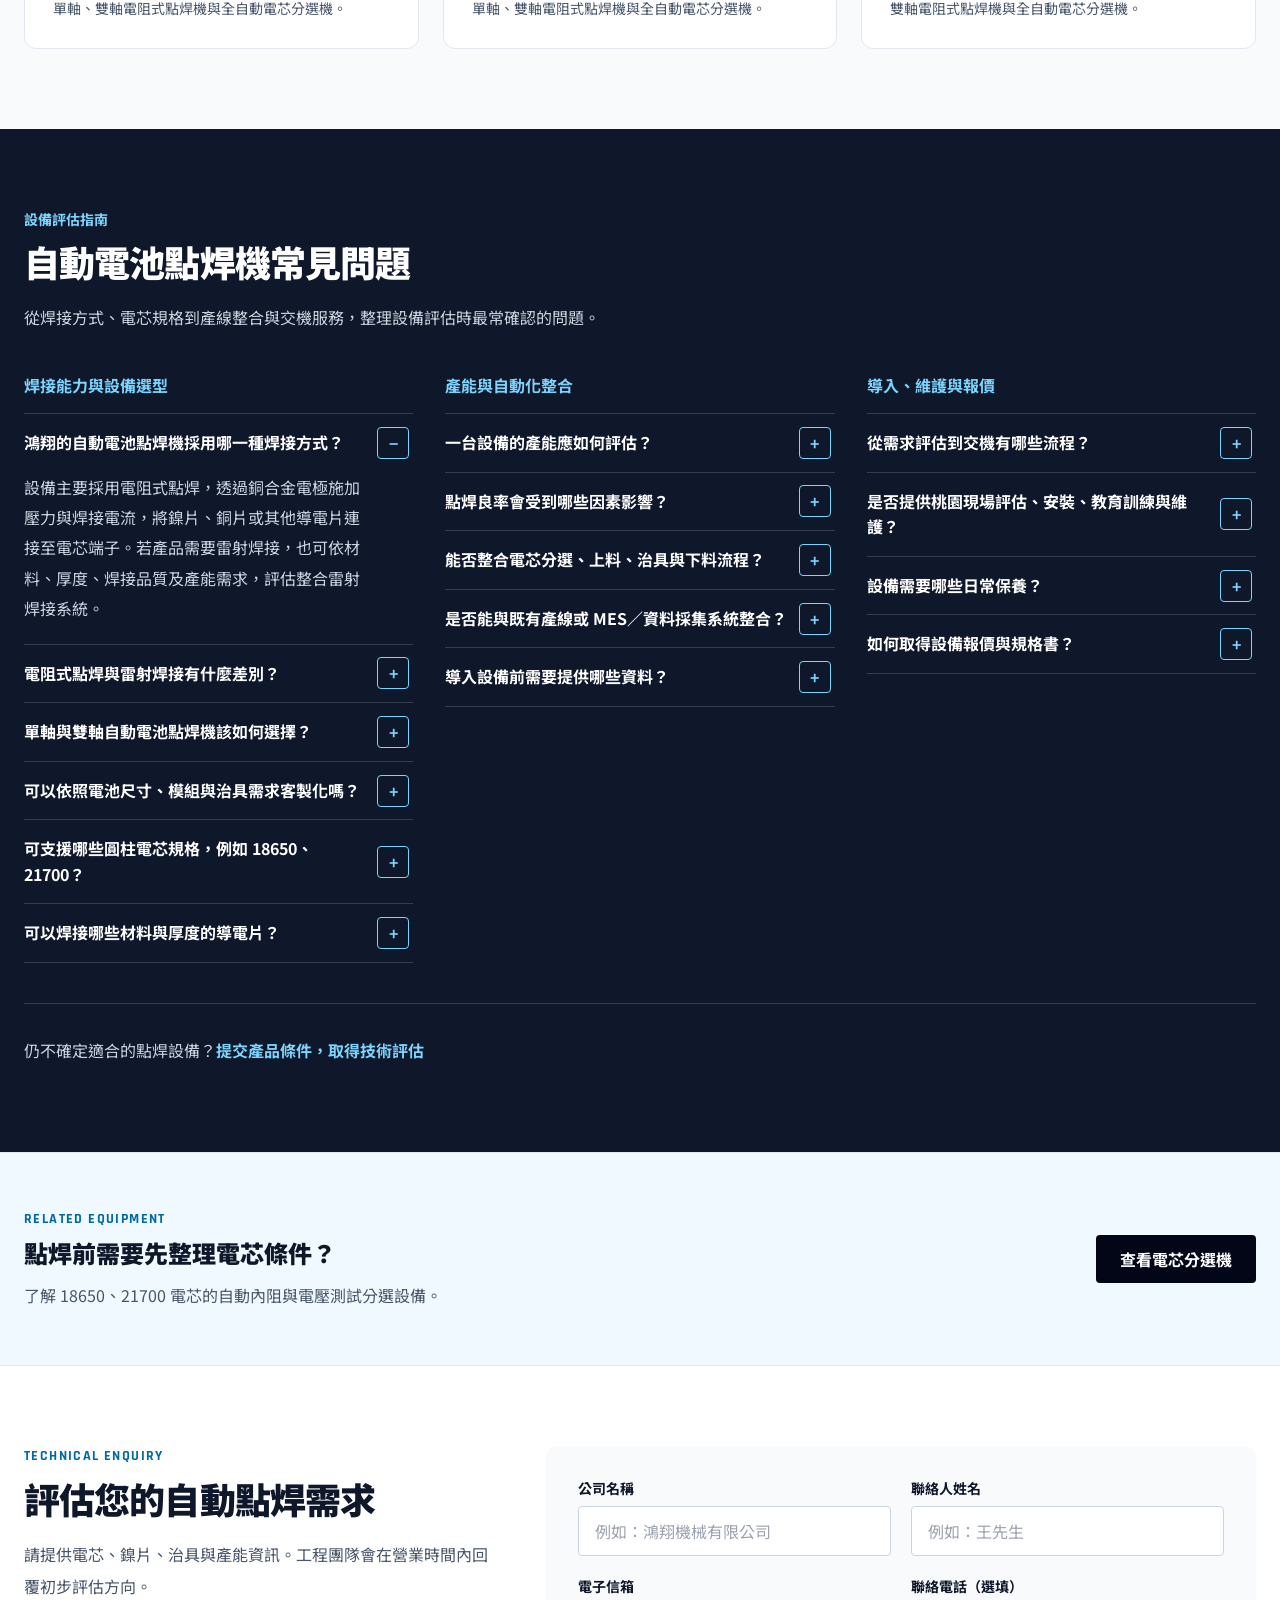
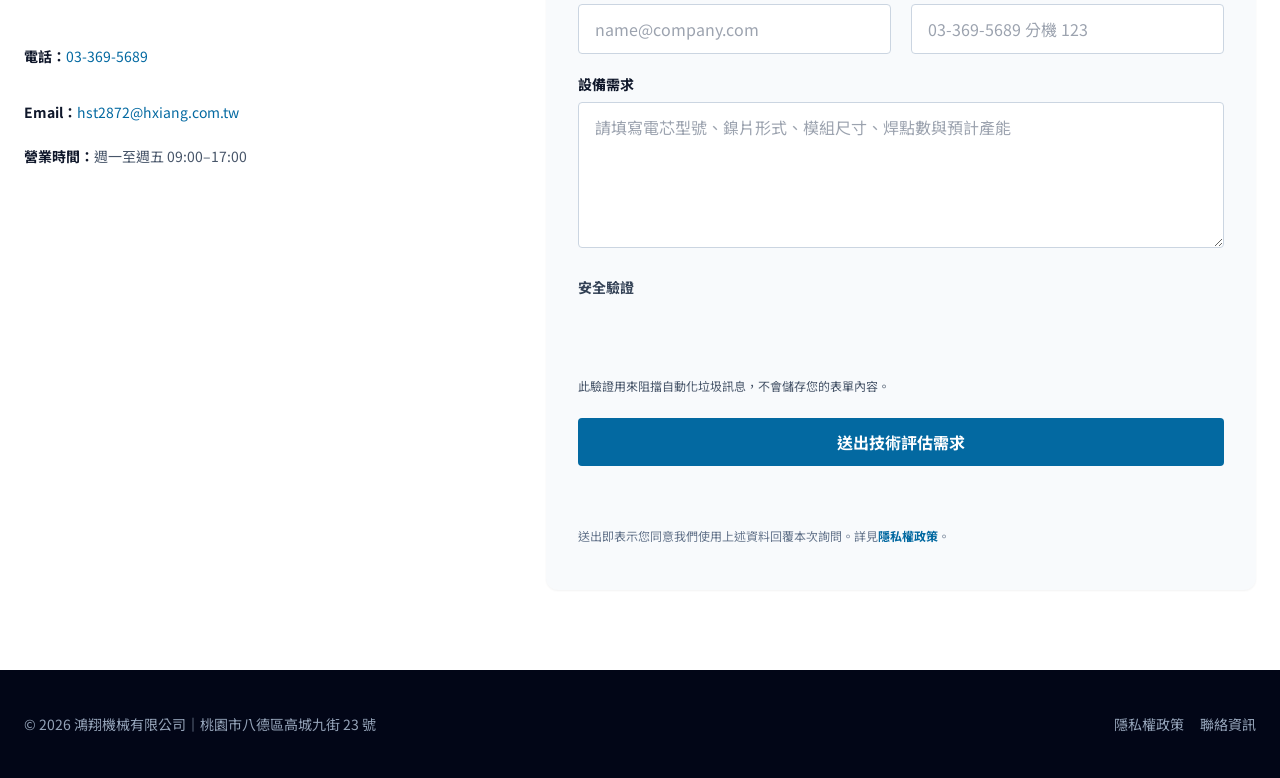
==== commit 5868cd4d: "Protect enquiry forms with Turnstile" ====
--- a/automatic-battery-spot-welding-machine.html
+++ b/automatic-battery-spot-welding-machine.html
@@ -94,6 +94,9 @@
     .bg-industrial-action { background-color: #0369a1; }
     .hover\:bg-industrial-action-hover:hover { background-color: #075985; }
   </style>
+  <link rel="stylesheet" href="enquiry-protection.css">
+  <script src="enquiry-protection.js" defer></script>
+  <script src="https://challenges.cloudflare.com/turnstile/v0/api.js" defer></script>
 </head>
 <body class="overflow-x-hidden bg-slate-50 font-sans text-slate-900 antialiased selection:bg-sky-600 selection:text-white">
   <a href="#main-content" class="sr-only focus:not-sr-only focus:fixed focus:left-4 focus:top-4 focus:z-[100] focus:rounded focus:bg-white focus:px-4 focus:py-3 focus:font-bold focus:text-slate-950">
@@ -381,7 +384,7 @@
           </div>
         </div>
 
-        <form data-product-enquiry-form action="https://script.google.com/macros/s/AKfycbx--816oY6G-QqbMACrQi5_2_ZhmQ67eXzD4BOAw3LhD-xdjPnwlFdD_ZdclkRMyLfLZQ/exec" method="post" target="product-enquiry-response" class="rounded-xl bg-slate-50 p-6 shadow-sm md:p-8">
+        <form data-enquiry-form action="https://script.google.com/macros/s/AKfycbx--816oY6G-QqbMACrQi5_2_ZhmQ67eXzD4BOAw3LhD-xdjPnwlFdD_ZdclkRMyLfLZQ/exec" method="post" target="product-enquiry-response" class="rounded-xl bg-slate-50 p-6 shadow-sm md:p-8">
           <input type="hidden" name="source" value="自動電池點焊機產品頁">
           <input type="hidden" name="inquiryType" value="索取自動電池點焊機規格">
           <div class="absolute -left-[10000px] opacity-0" aria-hidden="true">
@@ -409,6 +412,11 @@
           <div class="mt-5">
             <label for="message" class="mb-2 block text-sm font-bold">設備需求</label>
             <textarea id="message" name="message" rows="5" maxlength="2000" required class="w-full resize-y rounded border border-slate-300 bg-white px-4 py-3 text-base focus:border-sky-600 focus:outline-none focus:ring-2 focus:ring-sky-200" placeholder="請填寫電芯型號、鎳片形式、模組尺寸、焊點數與預計產能"></textarea>
+          </div>
+          <div class="mt-6">
+            <p class="mb-2 text-sm font-bold text-slate-700">安全驗證</p>
+            <div class="cf-turnstile min-h-[65px] max-w-full" data-sitekey="0x4AAAAAAEcIV-mbUM94ZEQL" data-action="enquiry" data-theme="light" data-language="zh-TW" data-size="flexible" data-callback="onEnquiryTurnstileSuccess" data-expired-callback="onEnquiryTurnstileExpired" data-error-callback="onEnquiryTurnstileError"></div>
+            <p class="mt-2 text-xs leading-5 text-slate-600">此驗證用來阻擋自動化垃圾訊息，不會儲存您的表單內容。</p>
           </div>
           <button type="submit" class="mt-6 inline-flex min-h-12 w-full items-center justify-center rounded bg-industrial-action px-6 py-3 font-bold text-white hover:bg-industrial-action-hover disabled:cursor-wait disabled:opacity-70">
             <span data-submit-label>送出技術評估需求</span>
--- a/enquiry-protection.css
+++ b/enquiry-protection.css
@@ -0,0 +1,9 @@
+.cf-turnstile {
+  min-height: 65px;
+  max-width: 100%;
+}
+
+[data-enquiry-form] [role="status"][data-state="error"] {
+  color: #b91c1c;
+  font-weight: 500;
+}
